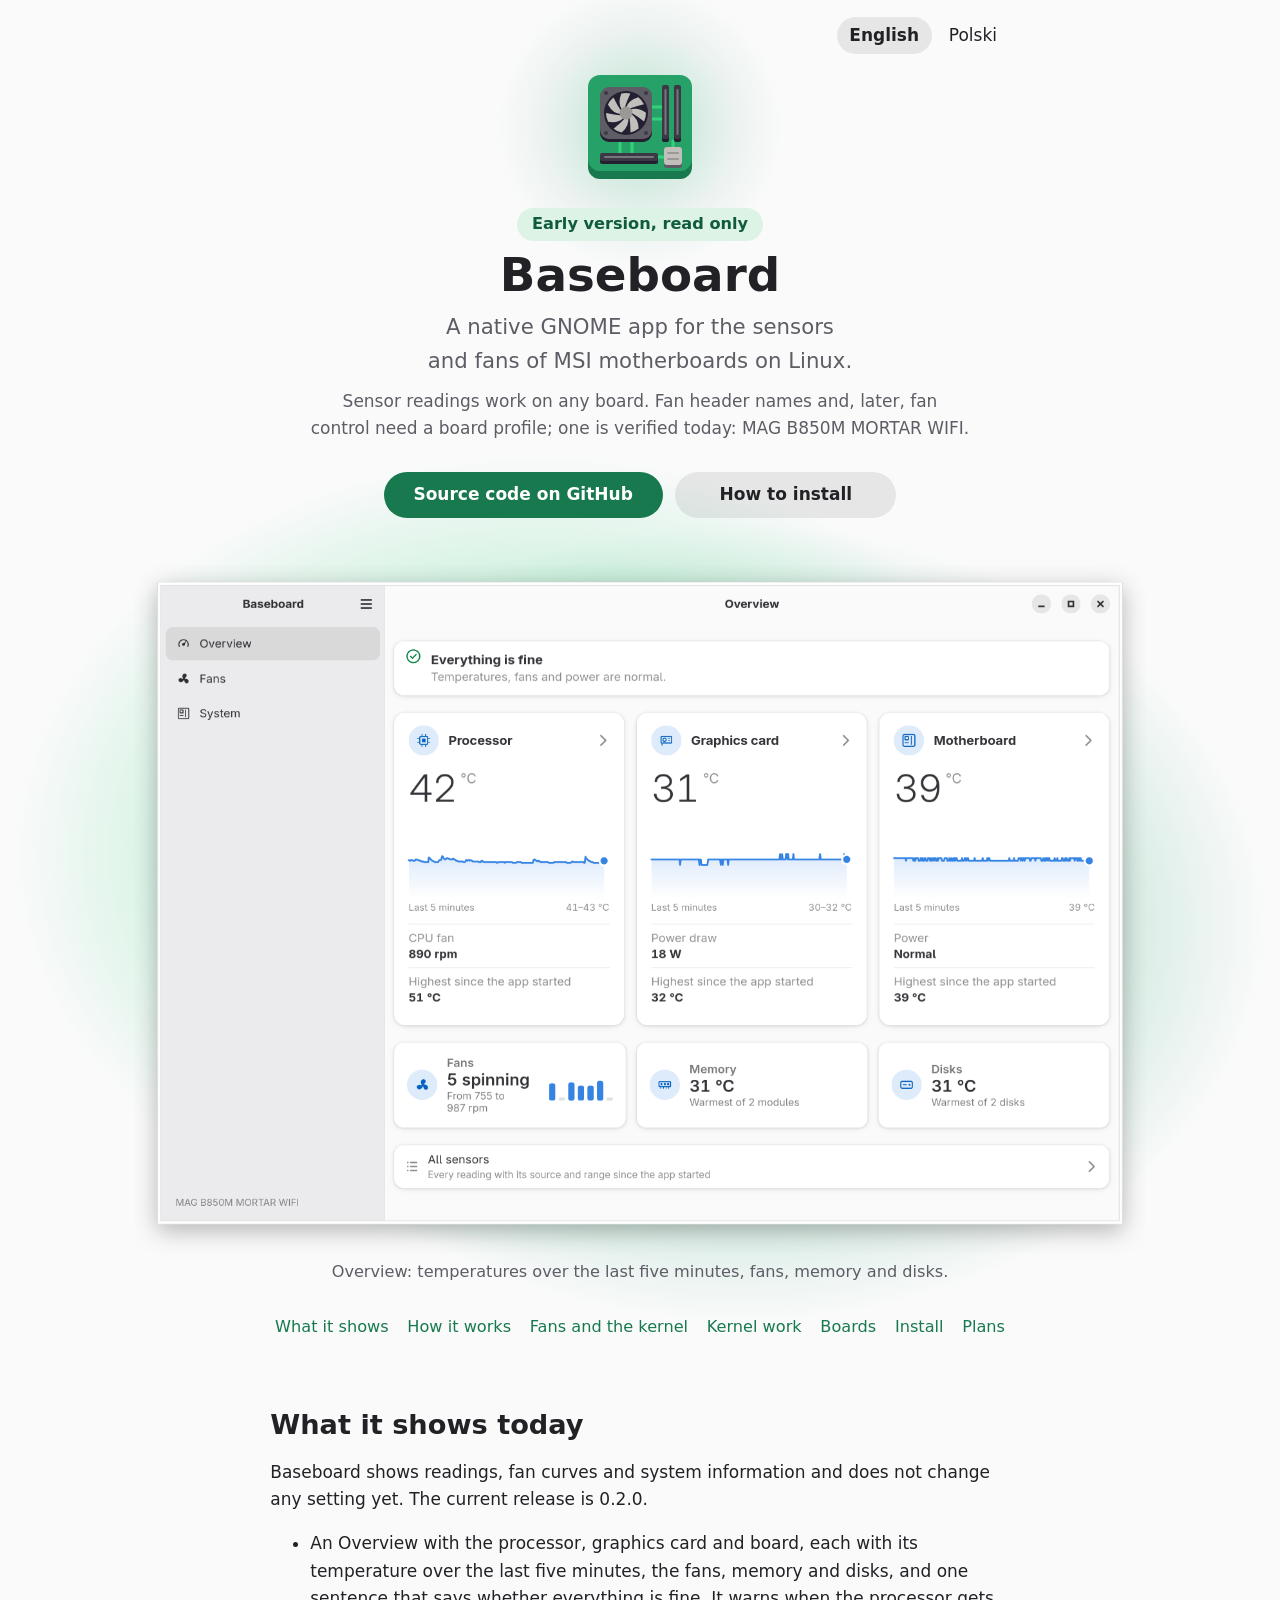
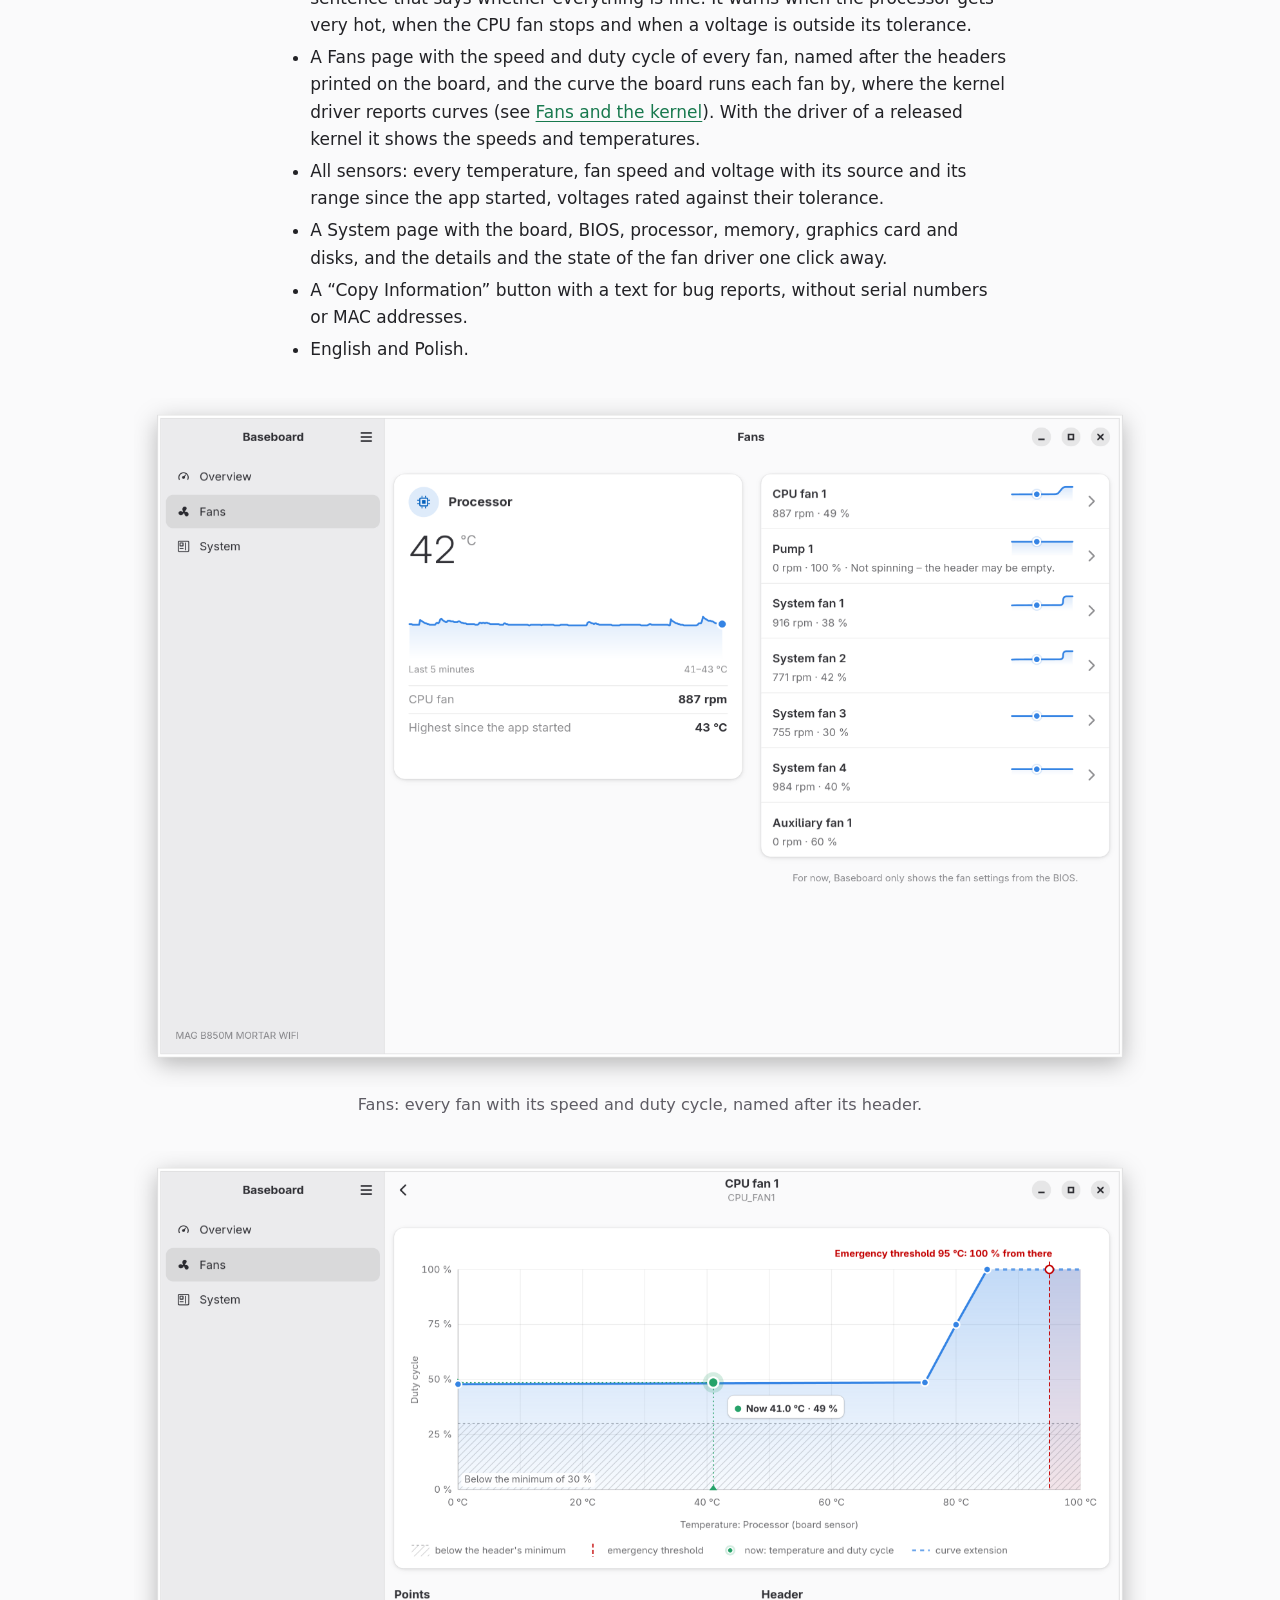
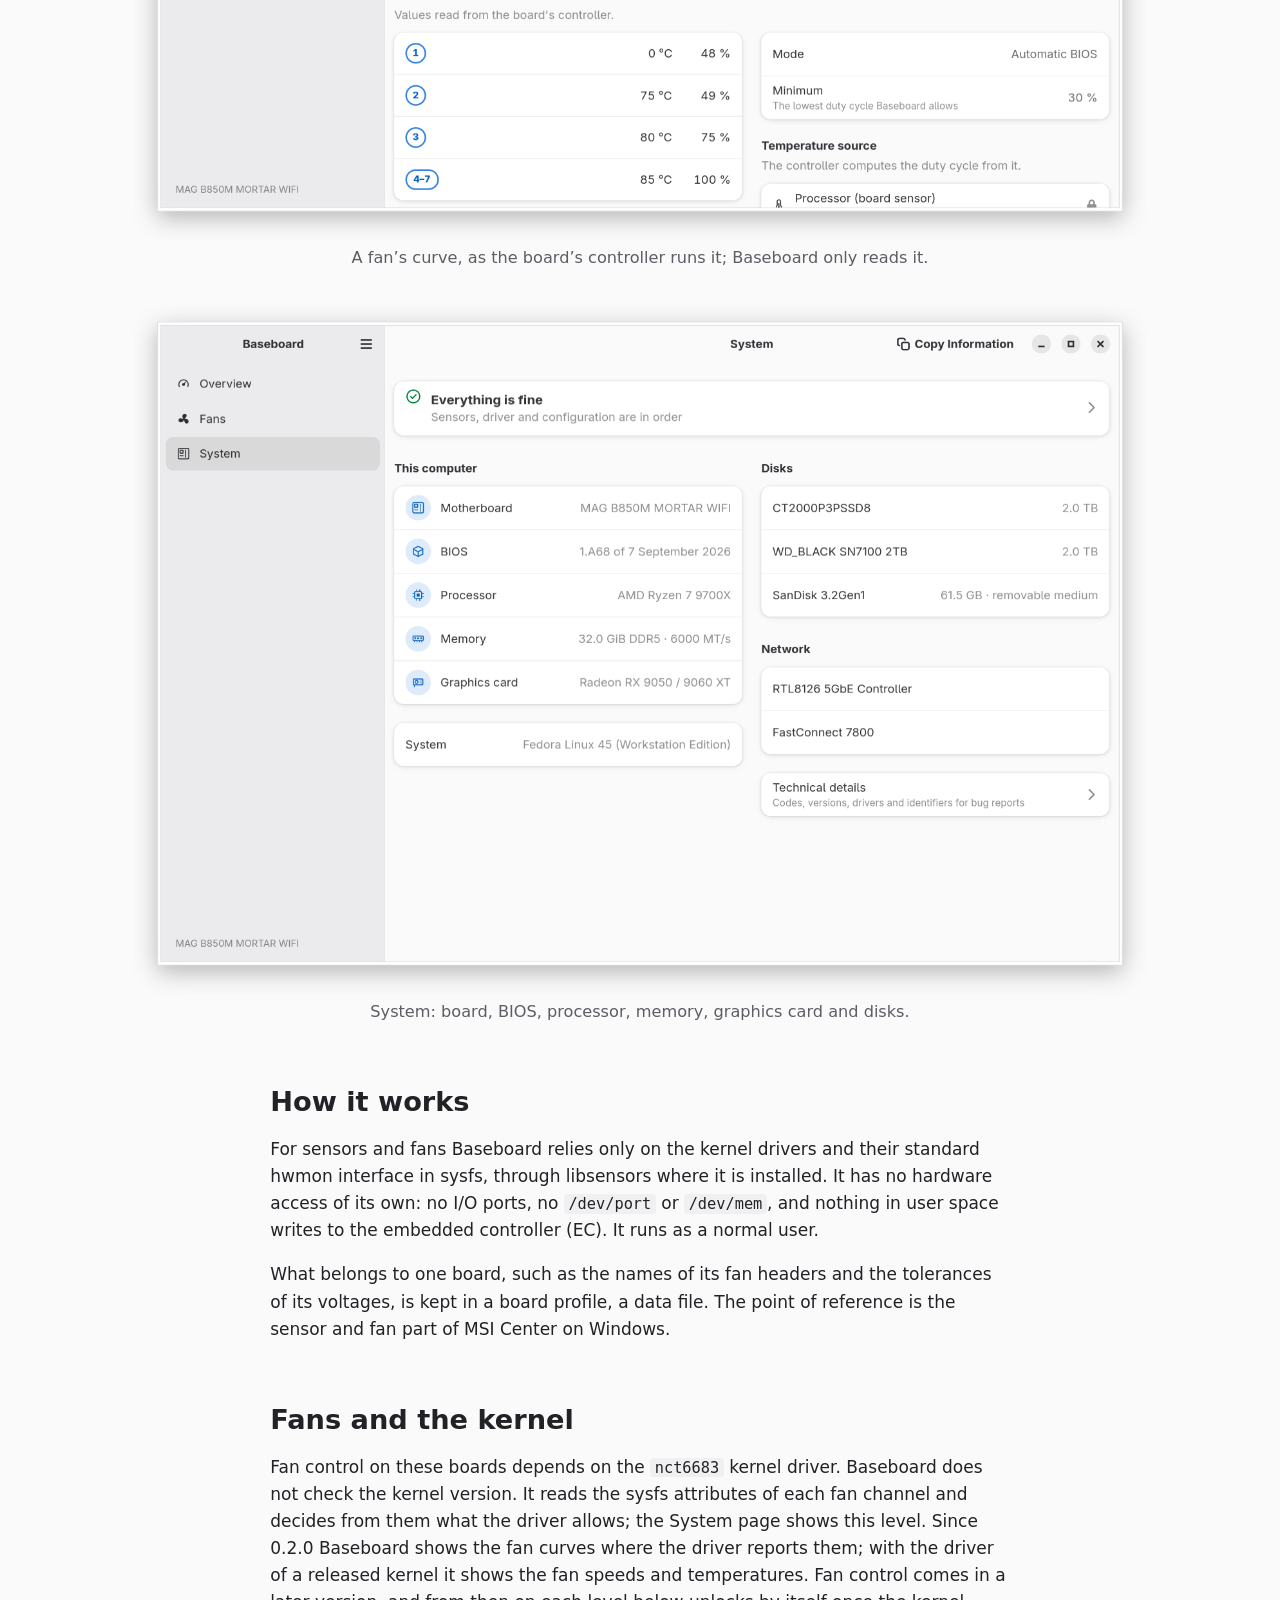
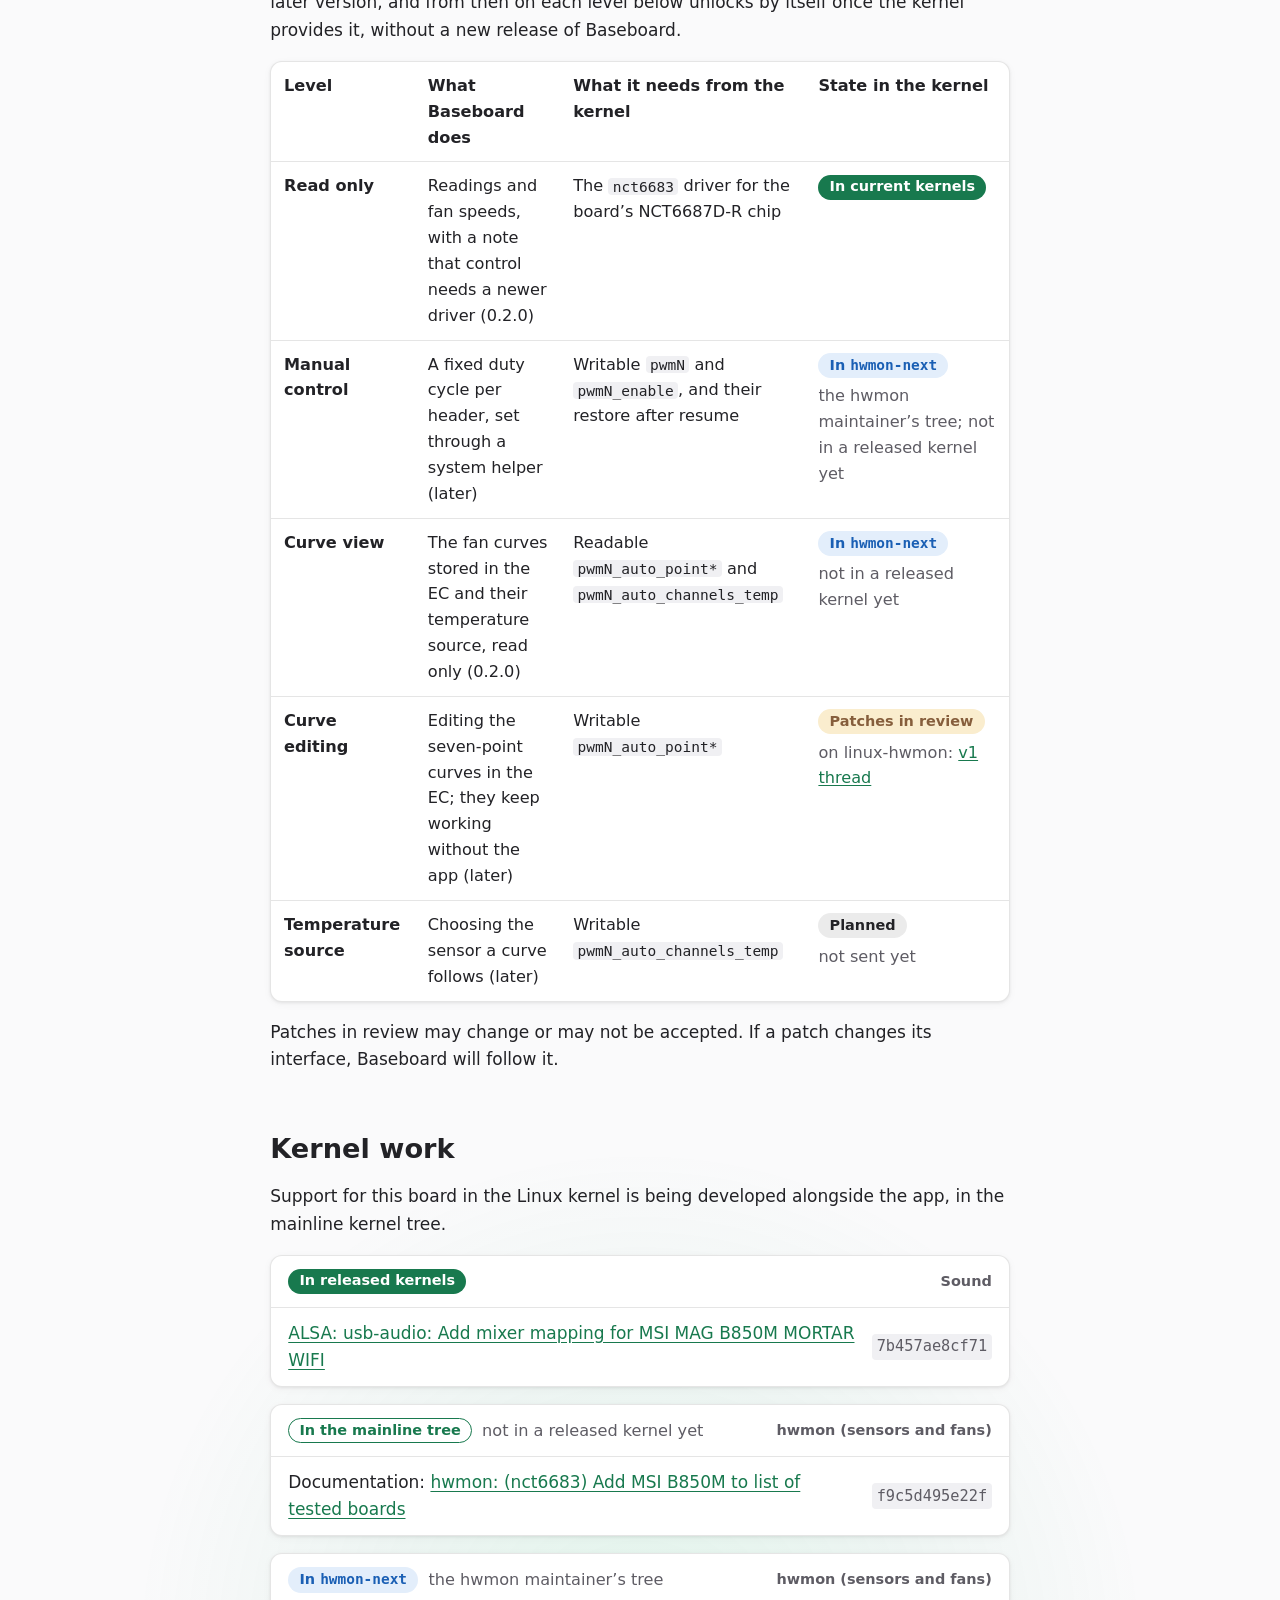
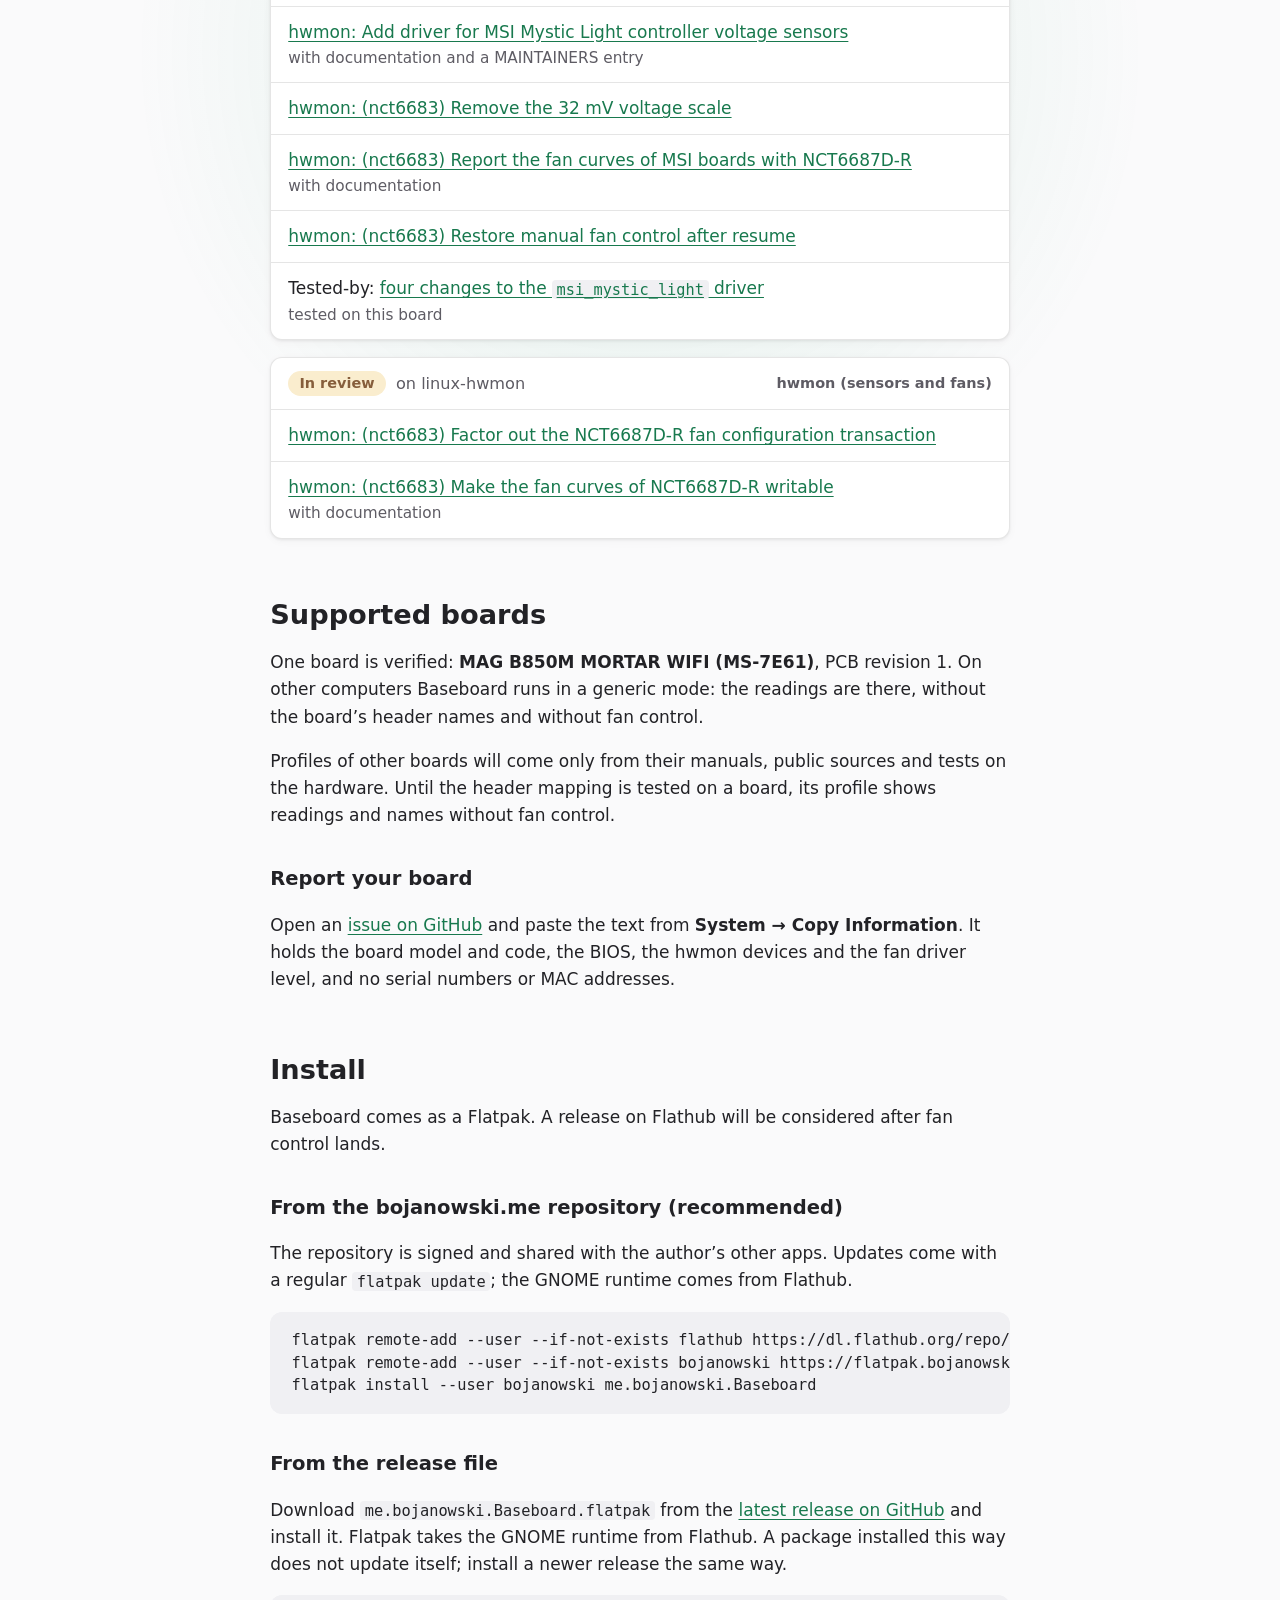
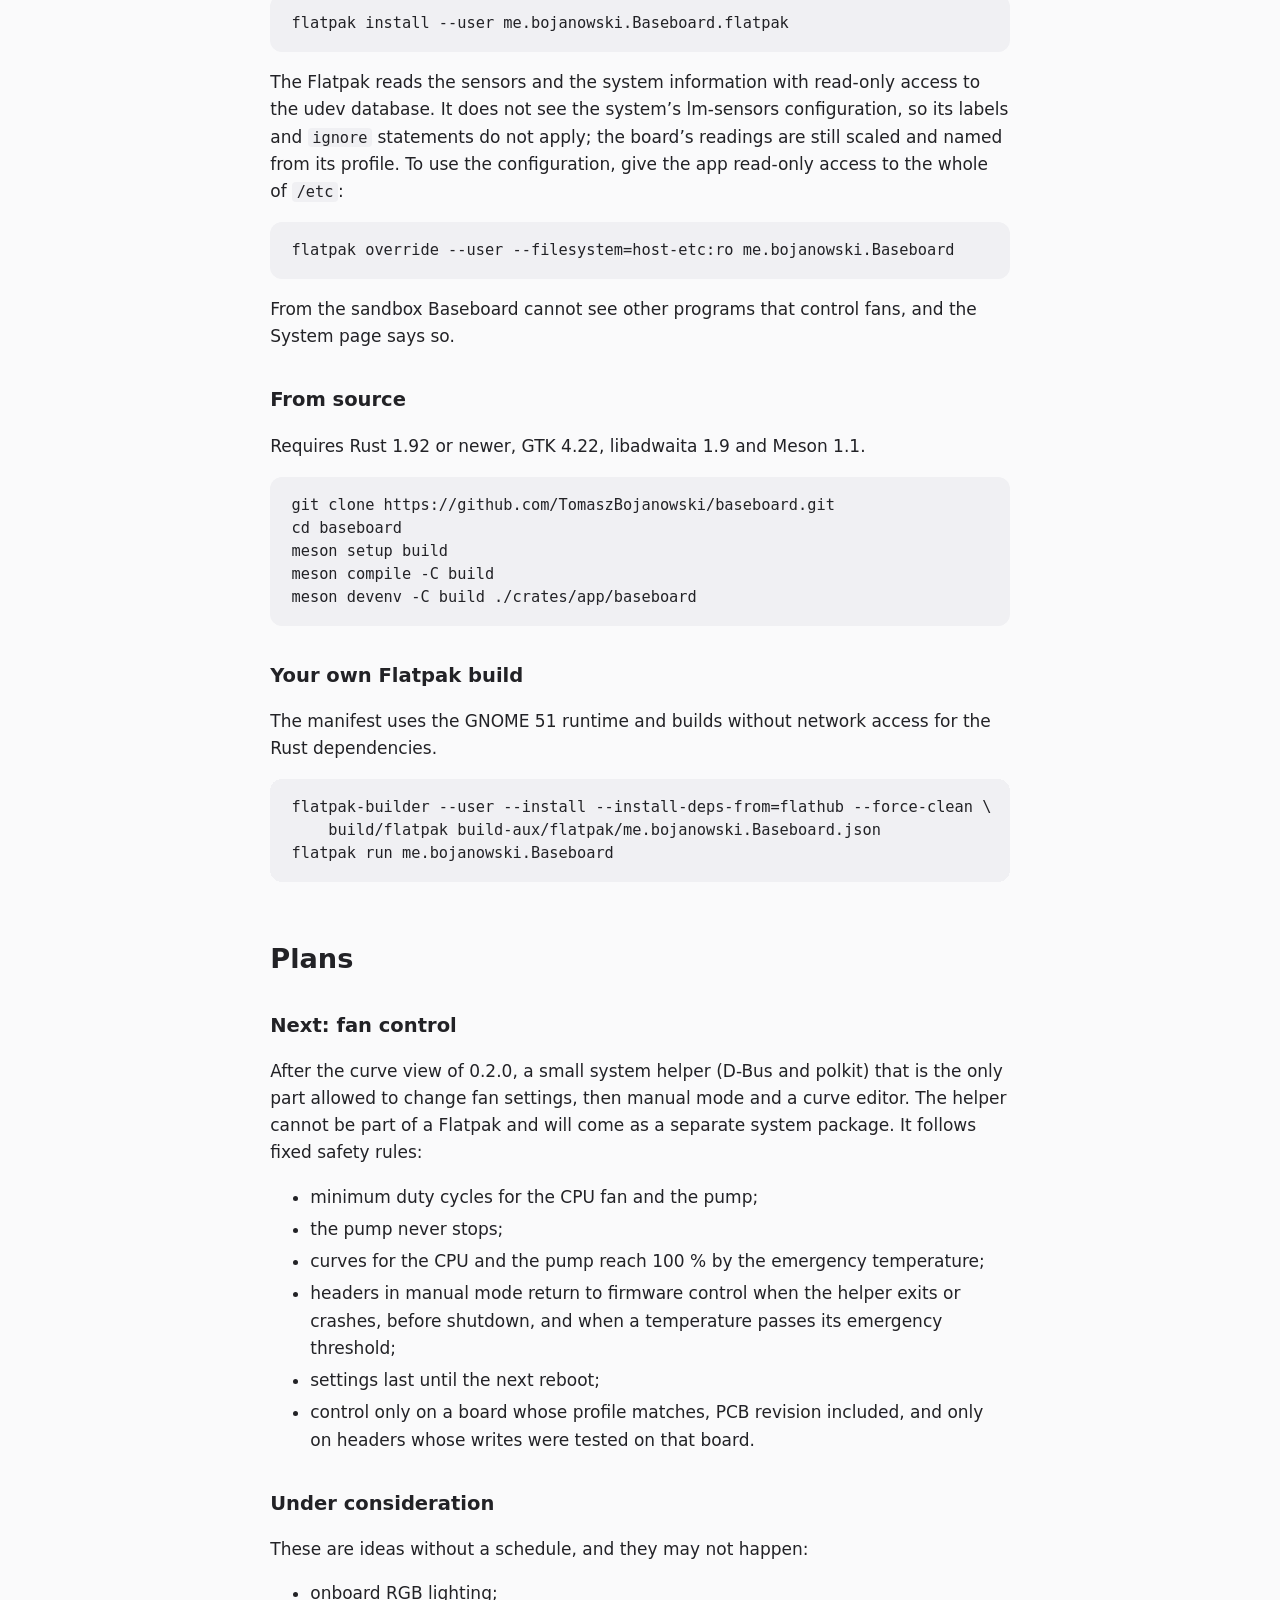
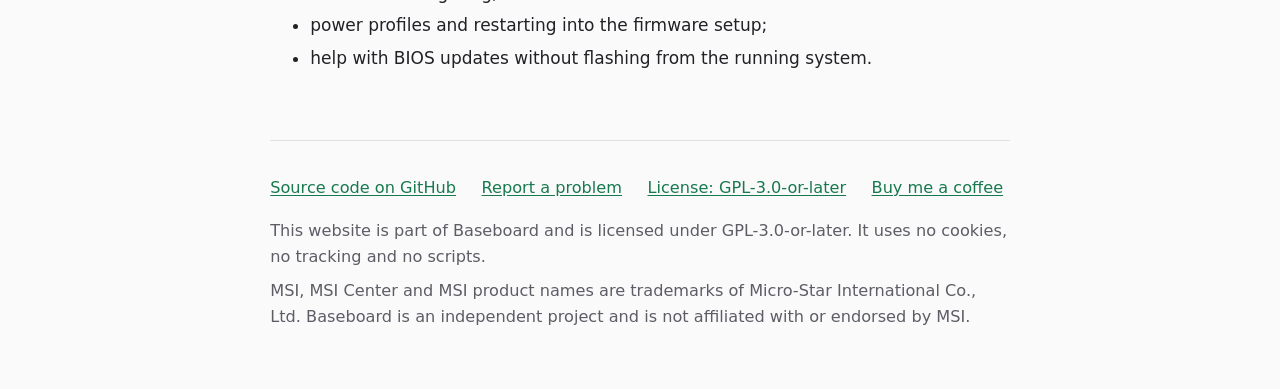
==== website/index.html @ 975456ac "Add the screenshots of 0.2.0 and describe 0.2.0 on the website The screenshots of 0.2.0 (D70) are of" ====
<!DOCTYPE html>
<!-- SPDX-License-Identifier: GPL-3.0-or-later -->
<html lang="en">
<head>
<meta charset="utf-8">
<meta name="viewport" content="width=device-width, initial-scale=1">
<title>Baseboard: sensors and fans of MSI motherboards on Linux</title>
<meta name="description" content="A native GNOME app for the sensors and fans of MSI motherboards on Linux. Early version, read only.">
<meta property="og:type" content="website">
<meta property="og:url" content="https://baseboard.bojanowski.me/">
<meta property="og:title" content="Baseboard: sensors and fans of MSI motherboards on Linux">
<meta property="og:description" content="A native GNOME app for the sensors and fans of MSI motherboards on Linux. Early version, read only.">
<meta property="og:image" content="https://baseboard.bojanowski.me/screenshots/0.2.0/overview-en.png">
<meta property="og:image:width" content="1572">
<meta property="og:image:height" content="1072">
<meta property="og:image:alt" content="The Overview page: “Everything is fine” on top; cards for the processor, graphics card and motherboard, each with its temperature, a line of the last five minutes and the highest value since the app started; tiles for the fans, memory and disks.">
<meta property="og:locale" content="en_US">
<meta property="og:locale:alternate" content="pl_PL">
<meta name="color-scheme" content="light dark">
<meta name="theme-color" content="#fafafb" media="(prefers-color-scheme: light)">
<meta name="theme-color" content="#222226" media="(prefers-color-scheme: dark)">
<link rel="canonical" href="https://baseboard.bojanowski.me/">
<link rel="alternate" hreflang="en" href="https://baseboard.bojanowski.me/">
<link rel="alternate" hreflang="pl" href="https://baseboard.bojanowski.me/pl/">
<link rel="alternate" hreflang="x-default" href="https://baseboard.bojanowski.me/">
<link rel="icon" href="icon.svg" type="image/svg+xml">
<link rel="stylesheet" href="style.css">
</head>
<body>
<a class="skip" href="#main">Skip to content</a>

<header class="hero">
<div class="wrap">
<div class="top">
<nav class="lang" aria-label="Language">
<a href="./" hreflang="en" lang="en" aria-current="page">English</a>
<a href="pl/" hreflang="pl" lang="pl">Polski</a>
</nav>
</div>
<div class="intro">
<div class="icon"><img src="icon.svg" alt="" width="128" height="128"></div>
<p class="badge">Early version, read only</p>
<h1>Baseboard</h1>
<p class="lead">A native GNOME app for the sensors and fans of MSI motherboards on Linux.</p>
<p class="lead-note">Sensor readings work on any board. Fan header names and, later, fan control need a board profile; one is verified today: MAG B850M MORTAR WIFI.</p>
<div class="actions">
<a class="button primary" href="https://github.com/TomaszBojanowski/baseboard">Source code on GitHub</a>
<a class="button" href="#install">How to install</a>
</div>
</div>
</div>

<figure class="shot">
<picture>
<source srcset="screenshots/0.2.0/overview-dark-en.png" media="(prefers-color-scheme: dark)">
<img src="screenshots/0.2.0/overview-en.png" width="1572" height="1072" alt="The Overview page: “Everything is fine” on top; cards for the processor, graphics card and motherboard, each with its temperature, a line of the last five minutes and the highest value since the app started; tiles for the fans, memory and disks; and a row that opens all sensors.">
</picture>
<figcaption>Overview: temperatures over the last five minutes, fans, memory and disks.</figcaption>
</figure>

<div class="wrap">
<nav class="toc" aria-label="Contents">
<ul>
<li><a href="#today">What it shows</a></li>
<li><a href="#how">How it works</a></li>
<li><a href="#kernel">Fans and the kernel</a></li>
<li><a href="#kernel-work">Kernel work</a></li>
<li><a href="#boards">Boards</a></li>
<li><a href="#install">Install</a></li>
<li><a href="#plans">Plans</a></li>
</ul>
</nav>
</div>
</header>

<div class="wrap">
<main id="main">
<section id="today" aria-labelledby="today-title">
<h2 id="today-title">What it shows today</h2>
<p>Baseboard shows readings, fan curves and system information and does not change any setting yet. The current release is 0.2.0.</p>
<ul>
<li>An Overview with the processor, graphics card and board, each with its temperature over the last five minutes, the fans, memory and disks, and one sentence that says whether everything is fine. It warns when the processor gets very hot, when the CPU fan stops and when a voltage is outside its tolerance.</li>
<li>A Fans page with the speed and duty cycle of every fan, named after the headers printed on the board, and the curve the board runs each fan by, where the kernel driver reports curves (see <a href="#kernel">Fans and the kernel</a>). With the driver of a released kernel it shows the speeds and temperatures.</li>
<li>All sensors: every temperature, fan speed and voltage with its source and its range since the app started, voltages rated against their tolerance.</li>
<li>A System page with the board, BIOS, processor, memory, graphics card and disks, and the details and the state of the fan driver one click away.</li>
<li>A “Copy Information” button with a text for bug reports, without serial numbers or MAC addresses.</li>
<li>English and Polish.</li>
</ul>

<figure class="wide">
<picture>
<source srcset="screenshots/0.2.0/fans-dark-en.png" media="(prefers-color-scheme: dark)">
<img src="screenshots/0.2.0/fans-en.png" width="1572" height="1072" loading="lazy" alt="The Fans page: the processor card with its temperature and the CPU fan speed, and a list of the fans named after their headers, with their speed and duty cycle and a small curve where the driver reports one.">
</picture>
<figcaption>Fans: every fan with its speed and duty cycle, named after its header.</figcaption>
</figure>

<figure class="wide">
<picture>
<source srcset="screenshots/0.2.0/fan-curve-dark-en.png" media="(prefers-color-scheme: dark)">
<img src="screenshots/0.2.0/fan-curve-en.png" width="1572" height="1072" loading="lazy" alt="The curve of the CPU fan: duty cycle against the processor temperature measured by the board, with the point the fan runs at now, the emergency threshold, and the curve points read from the board’s controller.">
</picture>
<figcaption>A fan’s curve, as the board’s controller runs it; Baseboard only reads it.</figcaption>
</figure>

<figure class="wide">
<picture>
<source srcset="screenshots/0.2.0/system-dark-en.png" media="(prefers-color-scheme: dark)">
<img src="screenshots/0.2.0/system-en.png" width="1572" height="1072" loading="lazy" alt="The System page: “Everything is fine” on top; the motherboard, BIOS with its date, processor, memory and graphics card; the disks and network cards; the operating system; and a row that opens the technical details.">
</picture>
<figcaption>System: board, BIOS, processor, memory, graphics card and disks.</figcaption>
</figure>
</section>

<section id="how" aria-labelledby="how-title">
<h2 id="how-title">How it works</h2>
<p>For sensors and fans Baseboard relies only on the kernel drivers and their standard hwmon interface in sysfs, through libsensors where it is installed. It has no hardware access of its own: no I/O ports, no <code>/dev/port</code> or <code>/dev/mem</code>, and nothing in user space writes to the embedded controller (EC). It runs as a normal user.</p>
<p>What belongs to one board, such as the names of its fan headers and the tolerances of its voltages, is kept in a board profile, a data file. The point of reference is the sensor and fan part of MSI Center on Windows.</p>
</section>

<section id="kernel" aria-labelledby="kernel-title">
<h2 id="kernel-title">Fans and the kernel</h2>
<p>Fan control on these boards depends on the <code>nct6683</code> kernel driver. Baseboard does not check the kernel version. It reads the sysfs attributes of each fan channel and decides from them what the driver allows; the System page shows this level. Since 0.2.0 Baseboard shows the fan curves where the driver reports them; with the driver of a released kernel it shows the fan speeds and temperatures. Fan control comes in a later version, and from then on each level below unlocks by itself once the kernel provides it, without a new release of Baseboard.</p>
<div class="table">
<table>
<thead>
<tr><th scope="col">Level</th><th scope="col">What Baseboard does</th><th scope="col">What it needs from the kernel</th><th scope="col">State in the kernel</th></tr>
</thead>
<tbody>
<tr><th scope="row">Read only</th><td data-label="What Baseboard does">Readings and fan speeds, with a note that control needs a newer driver (0.2.0)</td><td data-label="What it needs from the kernel">The <code>nct6683</code> driver for the board’s NCT6687D-R chip</td><td data-label="State in the kernel"><span class="pill pill-released">In current kernels</span></td></tr>
<tr><th scope="row">Manual control</th><td data-label="What Baseboard does">A fixed duty cycle per header, set through a system helper (later)</td><td data-label="What it needs from the kernel">Writable <code>pwmN</code> and <code>pwmN_enable</code>, and their restore after resume</td><td data-label="State in the kernel"><span class="pill pill-next">In <code>hwmon-next</code></span><span class="vh">,</span> <span class="state-note">the hwmon maintainer’s tree; not in a released kernel yet</span></td></tr>
<tr><th scope="row">Curve view</th><td data-label="What Baseboard does">The fan curves stored in the EC and their temperature source, read only (0.2.0)</td><td data-label="What it needs from the kernel">Readable <code>pwmN_auto_point*</code> and <code>pwmN_auto_channels_temp</code></td><td data-label="State in the kernel"><span class="pill pill-next">In <code>hwmon-next</code></span><span class="vh">;</span> <span class="state-note">not in a released kernel yet</span></td></tr>
<tr><th scope="row">Curve editing</th><td data-label="What Baseboard does">Editing the seven-point curves in the EC; they keep working without the app (later)</td><td data-label="What it needs from the kernel">Writable <code>pwmN_auto_point*</code></td><td data-label="State in the kernel"><span class="pill pill-review">Patches in review</span> <span class="state-note">on linux-hwmon: <a href="https://lore.kernel.org/linux-hwmon/20261109223442.509238-1-tomasz@bojanowski.me/">v1 thread</a></span></td></tr>
<tr><th scope="row">Temperature source</th><td data-label="What Baseboard does">Choosing the sensor a curve follows (later)</td><td data-label="What it needs from the kernel">Writable <code>pwmN_auto_channels_temp</code></td><td data-label="State in the kernel"><span class="pill pill-planned">Planned</span><span class="vh">,</span> <span class="state-note">not sent yet</span></td></tr>
</tbody>
</table>
</div>
<p>Patches in review may change or may not be accepted. If a patch changes its interface, Baseboard will follow it.</p>
</section>

<section id="kernel-work" class="work" aria-labelledby="kernel-work-title">
<h2 id="kernel-work-title">Kernel work</h2>
<p>Support for this board in the Linux kernel is being developed alongside the app, in the mainline kernel tree.</p>

<div class="card">
<div class="card-head">
<h3><span class="pill pill-released">In released kernels</span></h3>
<p class="subsys">Sound</p>
</div>
<ul class="rows">
<li><span class="row-text"><a href="https://git.kernel.org/pub/scm/linux/kernel/git/torvalds/linux.git/commit/?id=7b457ae8cf711831f19d20963f5ed2fdf4842d3a">ALSA: usb-audio: Add mixer mapping for MSI MAG B850M MORTAR WIFI</a></span><code class="hash">7b457ae8cf71</code></li>
</ul>
</div>

<div class="card">
<div class="card-head">
<h3><span class="pill pill-mainline">In the mainline tree</span><span class="vh">,</span> <span class="head-note">not in a released kernel yet</span></h3>
<p class="subsys">hwmon (sensors and fans)</p>
</div>
<ul class="rows">
<li><span class="row-text">Documentation: <a href="https://git.kernel.org/pub/scm/linux/kernel/git/torvalds/linux.git/commit/?id=f9c5d495e22f77c0455dacfca627e06219f05881">hwmon: (nct6683) Add MSI B850M to list of tested boards</a></span><code class="hash">f9c5d495e22f</code></li>
</ul>
</div>

<div class="card">
<div class="card-head">
<h3><span class="pill pill-next">In <code>hwmon-next</code></span><span class="vh">,</span> <span class="head-note">the hwmon maintainer’s tree</span></h3>
<p class="subsys">hwmon (sensors and fans)</p>
</div>
<ul class="rows">
<li><span class="row-text"><a href="https://patch.msgid.link/20261107082821.8257-1-tomasz@bojanowski.me">hwmon: Add driver for MSI Mystic Light controller voltage sensors</a><span class="row-note">with documentation and a MAINTAINERS entry</span></span></li>
<li><span class="row-text"><a href="https://patch.msgid.link/20261107150619.297999-1-tomasz@bojanowski.me">hwmon: (nct6683) Remove the 32 mV voltage scale</a></span></li>
<li><span class="row-text"><a href="https://patch.msgid.link/20261109015759.24284-1-tomasz@bojanowski.me">hwmon: (nct6683) Report the fan curves of MSI boards with NCT6687D-R</a><span class="row-note">with documentation</span></span></li>
<li><span class="row-text"><a href="https://patch.msgid.link/20261109163328.61787-1-tomasz@bojanowski.me">hwmon: (nct6683) Restore manual fan control after resume</a></span></li>
<li><span class="row-text">Tested-by: <a href="https://patchwork.kernel.org/series/1205153/">four changes to the <code>msi_mystic_light</code> driver</a><span class="row-note">tested on this board</span></span></li>
</ul>
</div>

<div class="card">
<div class="card-head">
<h3><span class="pill pill-review">In review</span> <span class="head-note">on linux-hwmon</span></h3>
<p class="subsys">hwmon (sensors and fans)</p>
</div>
<ul class="rows">
<li><span class="row-text"><a href="https://lore.kernel.org/linux-hwmon/20261109223442.509238-1-tomasz@bojanowski.me/">hwmon: (nct6683) Factor out the NCT6687D-R fan configuration transaction</a></span></li>
<li><span class="row-text"><a href="https://lore.kernel.org/linux-hwmon/20261109223442.509238-1-tomasz@bojanowski.me/">hwmon: (nct6683) Make the fan curves of NCT6687D-R writable</a><span class="row-note">with documentation</span></span></li>
</ul>
</div>
</section>

<section id="boards" aria-labelledby="boards-title">
<h2 id="boards-title">Supported boards</h2>
<p>One board is verified: <strong>MAG B850M MORTAR WIFI (MS-7E61)</strong>, PCB revision 1. On other computers Baseboard runs in a generic mode: the readings are there, without the board’s header names and without fan control.</p>
<p>Profiles of other boards will come only from their manuals, public sources and tests on the hardware. Until the header mapping is tested on a board, its profile shows readings and names without fan control.</p>
<h3>Report your board</h3>
<p>Open an <a href="https://github.com/TomaszBojanowski/baseboard/issues">issue on GitHub</a> and paste the text from <strong>System → Copy Information</strong>. It holds the board model and code, the BIOS, the hwmon devices and the fan driver level, and no serial numbers or MAC addresses.</p>
</section>

<section id="install" aria-labelledby="install-title">
<h2 id="install-title">Install</h2>
<p>Baseboard comes as a Flatpak. A release on Flathub will be considered after fan control lands.</p>
<h3>From the bojanowski.me repository (recommended)</h3>
<p>The repository is signed and shared with the author’s other apps. Updates come with a regular <code>flatpak update</code>; the GNOME runtime comes from Flathub.</p>
<pre><code>flatpak remote-add --user --if-not-exists flathub https://dl.flathub.org/repo/flathub.flatpakrepo
flatpak remote-add --user --if-not-exists bojanowski https://flatpak.bojanowski.me/bojanowski.flatpakrepo
flatpak install --user bojanowski me.bojanowski.Baseboard</code></pre>
<h3>From the release file</h3>
<p>Download <code>me.bojanowski.Baseboard.flatpak</code> from the <a href="https://github.com/TomaszBojanowski/baseboard/releases/latest">latest release on GitHub</a> and install it. Flatpak takes the GNOME runtime from Flathub. A package installed this way does not update itself; install a newer release the same way.</p>
<pre><code>flatpak install --user me.bojanowski.Baseboard.flatpak</code></pre>
<p>The Flatpak reads the sensors and the system information with read-only access to the udev database. It does not see the system’s lm-sensors configuration, so its labels and <code>ignore</code> statements do not apply; the board’s readings are still scaled and named from its profile. To use the configuration, give the app read-only access to the whole of <code>/etc</code>:</p>
<pre><code>flatpak override --user --filesystem=host-etc:ro me.bojanowski.Baseboard</code></pre>
<p>From the sandbox Baseboard cannot see other programs that control fans, and the System page says so.</p>
<h3>From source</h3>
<p>Requires Rust 1.92 or newer, GTK 4.22, libadwaita 1.9 and Meson 1.1.</p>
<pre><code>git clone https://github.com/TomaszBojanowski/baseboard.git
cd baseboard
meson setup build
meson compile -C build
meson devenv -C build ./crates/app/baseboard</code></pre>
<h3>Your own Flatpak build</h3>
<p>The manifest uses the GNOME 51 runtime and builds without network access for the Rust dependencies.</p>
<pre><code>flatpak-builder --user --install --install-deps-from=flathub --force-clean \
    build/flatpak build-aux/flatpak/me.bojanowski.Baseboard.json
flatpak run me.bojanowski.Baseboard</code></pre>
</section>

<section id="plans" aria-labelledby="plans-title">
<h2 id="plans-title">Plans</h2>
<h3>Next: fan control</h3>
<p>After the curve view of 0.2.0, a small system helper (D-Bus and polkit) that is the only part allowed to change fan settings, then manual mode and a curve editor. The helper cannot be part of a Flatpak and will come as a separate system package. It follows fixed safety rules:</p>
<ul>
<li>minimum duty cycles for the CPU fan and the pump;</li>
<li>the pump never stops;</li>
<li>curves for the CPU and the pump reach 100 % by the emergency temperature;</li>
<li>headers in manual mode return to firmware control when the helper exits or crashes, before shutdown, and when a temperature passes its emergency threshold;</li>
<li>settings last until the next reboot;</li>
<li>control only on a board whose profile matches, PCB revision included, and only on headers whose writes were tested on that board.</li>
</ul>
<h3>Under consideration</h3>
<p>These are ideas without a schedule, and they may not happen:</p>
<ul>
<li>onboard RGB lighting;</li>
<li>power profiles and restarting into the firmware setup;</li>
<li>help with BIOS updates without flashing from the running system.</li>
</ul>
</section>
</main>

<footer>
<ul>
<li><a href="https://github.com/TomaszBojanowski/baseboard">Source code on GitHub</a></li>
<li><a href="https://github.com/TomaszBojanowski/baseboard/issues">Report a problem</a></li>
<li><a href="https://github.com/TomaszBojanowski/baseboard/blob/main/LICENSE">License: GPL-3.0-or-later</a></li>
<li><a href="https://buymeacoffee.com/sojer2005">Buy me a coffee</a></li>
</ul>
<p>This website is part of Baseboard and is licensed under GPL-3.0-or-later. It uses no cookies, no tracking and no scripts.</p>
<p>MSI, MSI Center and MSI product names are trademarks of Micro-Star International Co., Ltd. Baseboard is an independent project and is not affiliated with or endorsed by MSI.</p>
</footer>
</div>
</body>
</html>
---- website/style.css ----
/* SPDX-License-Identifier: GPL-3.0-or-later */
/* Baseboard website: one column, GNOME colours, light and dark from the
   system setting, no web fonts and no scripts. */

:root {
    color-scheme: light dark;
    --bg: #fafafb;
    --card: #ffffff;
    --border: rgb(0 0 6 / 0.1);
    --text: #222226;
    --muted: #5e5c64;
    --accent: #18794e;
    --accent-bg: #18794e;
    --accent-bg-hover: #146b45;
    --button: rgb(0 0 6 / 0.08);
    --button-hover: rgb(0 0 6 / 0.14);
    --badge-bg: #dcf3e5;
    --badge-fg: #105c3a;
    --code: #f0f0f3;
    /* Cards and boxed lists, as in libadwaita. */
    --shadow: 0 1px 3px rgb(0 0 6 / 0.07), 0 2px 8px rgb(0 0 6 / 0.04);
    /* State pills: GNOME Blue 3 at 14 % on the card with Blue 5, and
       Yellow 5 at 20 % on the card with Brown 4. */
    --pill-blue-bg: #e3eefb;
    --pill-blue-fg: #1a5fb4;
    --pill-amber-bg: #faedce;
    --pill-amber-fg: #865e3c;
    /* Strength of the green glow behind the icon and the screenshot. */
    --glow: 0.3;
    font-family: "Adwaita Sans", Cantarell, system-ui, -apple-system, "Segoe UI", sans-serif;
    font-size: 106.25%;
    line-height: 1.6;
}

@media (prefers-color-scheme: dark) {
    :root {
        --bg: #222226;
        --card: #2e2e33;
        --border: rgb(255 255 255 / 0.12);
        --text: #ffffff;
        --muted: #c0bfbc;
        --accent: #57e389;
        --accent-bg: #18794e;
        --accent-bg-hover: #1b8253;
        --button: rgb(255 255 255 / 0.1);
        --button-hover: rgb(255 255 255 / 0.15);
        --badge-bg: #1e3a2b;
        --badge-fg: #8ff0a4;
        --code: #2a2a2f;
        --shadow: 0 1px 3px rgb(0 0 6 / 0.35);
        /* Blue 3 at 25 % with Blue 1, Yellow 5 at 20 % with Yellow 4. */
        --pill-blue-bg: #30445f;
        --pill-blue-fg: #99c1f1;
        --pill-amber-bg: #53462b;
        --pill-amber-fg: #f5c211;
        --glow: 0.55;
    }
}

@media (prefers-reduced-motion: no-preference) {
    html {
        scroll-behavior: smooth;
    }

    .button {
        transition: background-color 150ms ease-out;
    }
}

* {
    box-sizing: border-box;
}

body {
    margin: 0;
    background: var(--bg);
    color: var(--text);
}

a {
    color: var(--accent);
    text-underline-offset: 0.15em;
}

a:hover {
    text-decoration-thickness: 2px;
}

:focus-visible {
    outline: 3px solid var(--accent);
    outline-offset: 2px;
    border-radius: 4px;
}

.skip {
    position: absolute;
    left: 1rem;
    top: -4rem;
    z-index: 1;
    padding: 0.5rem 1rem;
    background: var(--card);
    border-radius: 8px;
}

.skip:focus {
    top: 1rem;
}

.wrap {
    max-width: 46rem;
    margin: 0 auto;
    padding: 0 1.25rem;
}

/* Top of the page */

.hero {
    /* The glow may reach past the sides of the screen; clip it there
       without making the page scroll sideways. The glow sits below all
       content of this stacking context, including the badge and buttons. */
    overflow-x: clip;
    isolation: isolate;
    padding-bottom: 0.5rem;
}

.top {
    display: flex;
    justify-content: flex-end;
    padding-top: 1rem;
}

.lang {
    display: flex;
    gap: 0.25rem;
}

.lang a {
    padding: 0.3rem 0.75rem;
    border-radius: 999px;
    text-decoration: none;
    color: var(--text);
}

.lang a:hover {
    background: var(--button);
}

.lang a[aria-current="page"] {
    background: var(--button);
    font-weight: 600;
}

.intro {
    text-align: center;
    padding-top: 0.5rem;
}

.icon {
    position: relative;
    width: 128px;
    margin: 0 auto;
}

.icon img {
    display: block;
    width: 128px;
    height: 128px;
}

/* Soft glow in the greens of the icon, fading into the page. */
.icon::before {
    content: "";
    position: absolute;
    inset: -80px;
    z-index: -1;
    background: radial-gradient(closest-side,
        rgb(51 209 122 / var(--glow)) 0%,
        rgb(38 162 105 / calc(var(--glow) * 0.55)) 40%,
        rgb(24 121 78 / calc(var(--glow) * 0.18)) 70%,
        rgb(24 121 78 / 0) 100%);
    pointer-events: none;
}

.badge {
    display: inline-block;
    margin: 1rem 0 0;
    padding: 0.2rem 0.9rem;
    border-radius: 999px;
    background: var(--badge-bg);
    color: var(--badge-fg);
    font-size: 0.95rem;
    font-weight: 700;
}

h1 {
    font-size: 2.75rem;
    line-height: 1.15;
    margin: 0.5rem 0 0.4rem;
}

.lead {
    font-size: 1.25rem;
    color: var(--muted);
    margin: 0 auto;
    max-width: 44rem;
    text-wrap: balance;
}

/* Under the lead: which boards the app knows. */
.lead-note {
    color: var(--muted);
    margin: 0.6rem auto 0;
    max-width: 40rem;
    text-wrap: balance;
}

.actions {
    display: flex;
    flex-wrap: wrap;
    justify-content: center;
    gap: 0.75rem;
    margin-top: 1.75rem;
}

/* Pill buttons as in libadwaita; the main one in the accent colour. */
.button {
    display: inline-block;
    min-width: 13rem;
    padding: 0.65rem 1.75rem;
    border-radius: 999px;
    background: var(--button);
    color: var(--text);
    font-weight: 700;
    line-height: 1.4;
    text-align: center;
    text-decoration: none;
}

.button:hover {
    background: var(--button-hover);
}

.button.primary {
    background: var(--accent-bg);
    color: #ffffff;
}

.button.primary:hover {
    background: var(--accent-bg-hover);
}

.button:focus-visible {
    border-radius: 999px;
}

/* The large screenshot under the buttons, wider than the text column and
   as wide as the System screenshot further down. */
.shot {
    max-width: calc(59.5rem + 2.5rem);
    margin: 2.75rem auto 0;
    padding: 0 1.25rem;
}

.shot picture {
    position: relative;
    display: block;
}

/* Two glows that fit inside their box and fade out before its edges:
   the lighter green of the icon at the top left, the darker at the
   bottom right. */
.shot picture::before {
    content: "";
    position: absolute;
    inset: -16% -12% -10%;
    z-index: -1;
    background:
        radial-gradient(closest-side at 42% 46%,
            rgb(51 209 122 / var(--glow)) 0%,
            rgb(51 209 122 / var(--glow)) 55%,
            rgb(51 209 122 / calc(var(--glow) * 0.45)) 78%,
            rgb(51 209 122 / 0) 100%),
        radial-gradient(closest-side at 58% 54%,
            rgb(38 162 105 / var(--glow)) 0%,
            rgb(38 162 105 / var(--glow)) 55%,
            rgb(38 162 105 / calc(var(--glow) * 0.45)) 78%,
            rgb(38 162 105 / 0) 100%);
    pointer-events: none;
}

.toc ul {
    list-style: none;
    display: flex;
    flex-wrap: wrap;
    justify-content: center;
    gap: 0.2rem 1.1rem;
    padding: 0;
    margin: 1.75rem 0 0;
    font-size: 0.95rem;
}

.toc a {
    text-decoration: none;
}

.toc a:hover {
    text-decoration: underline;
}

/* Sections */

h2 {
    font-size: 1.6rem;
    line-height: 1.25;
    margin: 3.5rem 0 1rem;
}

h3 {
    font-size: 1.15rem;
    margin: 2rem 0 0.5rem;
}

/* Text for screen readers only, such as the punctuation between a state
   pill and the words after it. */
.vh {
    position: absolute;
    width: 1px;
    height: 1px;
    overflow: hidden;
    clip-path: inset(50%);
    white-space: nowrap;
}

/* State pills. The text always names the state in full, so the colour
   only repeats it. */
.pill {
    display: inline-block;
    padding: 0.05rem 0.6rem;
    border: 1.5px solid transparent;
    border-radius: 999px;
    font-size: 0.85rem;
    font-weight: 700;
    line-height: 1.5;
    white-space: nowrap;
}

.pill code {
    padding: 0;
    background: none;
    color: inherit;
    font-size: 1em;
}

.pill-released {
    background: var(--accent-bg);
    color: #ffffff;
}

.pill-mainline {
    border-color: var(--accent);
    color: var(--accent);
}

.pill-next {
    background: var(--pill-blue-bg);
    color: var(--pill-blue-fg);
}

.pill-review {
    background: var(--pill-amber-bg);
    color: var(--pill-amber-fg);
}

.pill-planned {
    background: var(--button);
    color: var(--text);
}

.state-note {
    display: block;
    margin-top: 0.3rem;
    color: var(--muted);
}

/* Kernel work: a faint glow behind the section, well under half of the one
   at the top of the page, and one card (boxed list) per state. */
.work {
    position: relative;
    isolation: isolate;
}

.work::before {
    content: "";
    position: absolute;
    inset: 1rem 0 -1rem;
    z-index: -1;
    background: radial-gradient(closest-side,
        rgb(51 209 122 / calc(var(--glow) * 0.4)) 0%,
        rgb(38 162 105 / calc(var(--glow) * 0.2)) 55%,
        rgb(24 121 78 / 0) 100%);
    pointer-events: none;
}

@media (min-width: 64rem) {
    .work::before {
        inset: 1rem -8rem -1rem;
    }
}

.card {
    margin: 1rem 0;
}

.card-head {
    display: flex;
    flex-wrap: wrap;
    align-items: center;
    justify-content: space-between;
    gap: 0.4rem 1rem;
    padding: 0.75rem 1rem;
    border-bottom: 1px solid var(--border);
}

.card-head h3 {
    display: flex;
    flex-wrap: wrap;
    align-items: center;
    gap: 0.3rem 0.6rem;
    margin: 0;
    font-size: 1rem;
    font-weight: 400;
}

.head-note {
    color: var(--muted);
    font-size: 0.95rem;
}

.subsys {
    margin: 0;
    color: var(--muted);
    font-size: 0.85rem;
    font-weight: 600;
}

.rows {
    list-style: none;
    margin: 0;
    padding: 0;
}

.rows li {
    display: flex;
    align-items: center;
    gap: 0.3rem 1rem;
    margin: 0;
    padding: 0.7rem 1rem;
}

.rows li + li {
    margin-top: 0;
    border-top: 1px solid var(--border);
}

.row-text {
    flex: 1;
    min-width: 0;
}

.row-note {
    display: block;
    color: var(--muted);
    font-size: 0.9rem;
}

.hash {
    flex: none;
    color: var(--muted);
}

/* On a phone the hash goes under the title. */
@media (max-width: 40rem) {
    .rows li {
        flex-direction: column;
        align-items: flex-start;
    }
}

figure {
    margin: 2rem 0;
}

figure img {
    display: block;
    width: 100%;
    height: auto;
}

figcaption {
    text-align: center;
    color: var(--muted);
    font-size: 0.95rem;
    margin-top: 0.25rem;
}

@media (min-width: 64rem) {
    figure.wide {
        margin-left: -8rem;
        margin-right: -8rem;
    }
}

/* The table and the kernel work cards share one look. */
.table,
.card {
    border: 1px solid var(--border);
    border-radius: 12px;
    background: var(--card);
    box-shadow: var(--shadow);
}

.table {
    overflow-x: auto;
}

table {
    border-collapse: collapse;
    width: 100%;
    min-width: 40rem;
    font-size: 0.95rem;
}

th,
td {
    text-align: left;
    vertical-align: top;
    padding: 0.65rem 0.75rem;
    border-bottom: 1px solid var(--border);
}

tbody tr:last-child > * {
    border-bottom: none;
}

thead th {
    font-weight: 600;
}

tbody th {
    font-weight: 600;
}

/* On narrow screens each row becomes a card; the column names come from
   the data-label attribute of each cell. Below 48rem the four columns no
   longer fit without scrolling. */
@media (max-width: 48rem) {
    .table {
        overflow: visible;
        border: none;
        border-radius: 0;
        background: none;
        box-shadow: none;
    }

    table,
    tbody,
    tr,
    th,
    td {
        display: block;
        min-width: 0;
    }

    thead {
        position: absolute;
        width: 1px;
        height: 1px;
        overflow: hidden;
        clip-path: inset(50%);
        white-space: nowrap;
    }

    tbody tr {
        background: var(--card);
        border: 1px solid var(--border);
        border-radius: 12px;
        box-shadow: var(--shadow);
        margin-bottom: 0.75rem;
        padding: 0.4rem 0;
    }

    tbody th,
    td {
        border-bottom: none;
        padding: 0.3rem 1rem;
    }

    tbody th {
        font-size: 1.05rem;
    }

    td::before {
        content: attr(data-label);
        display: block;
        color: var(--muted);
        font-size: 0.85rem;
        font-weight: 600;
    }
}

.table,
pre {
    scrollbar-width: thin;
    scrollbar-color: var(--muted) transparent;
}

code,
pre {
    font-family: "Adwaita Mono", ui-monospace, "DejaVu Sans Mono", monospace;
    font-size: 0.9em;
}

code {
    background: var(--code);
    border-radius: 4px;
    padding: 0.05em 0.3em;
    white-space: nowrap;
}

pre {
    background: var(--code);
    border-radius: 12px;
    padding: 1rem 1.25rem;
    overflow-x: auto;
    line-height: 1.5;
}

pre code {
    background: none;
    padding: 0;
    font-size: 1em;
    white-space: inherit;
}

main li + li {
    margin-top: 0.3rem;
}

footer {
    margin-top: 4rem;
    padding: 2rem 0 3rem;
    border-top: 1px solid var(--border);
    color: var(--muted);
    font-size: 0.95rem;
}

footer ul {
    list-style: none;
    display: flex;
    flex-wrap: wrap;
    gap: 0.25rem 1.5rem;
    padding: 0;
    margin: 0 0 1rem;
}

footer p {
    margin: 0.5rem 0;
}
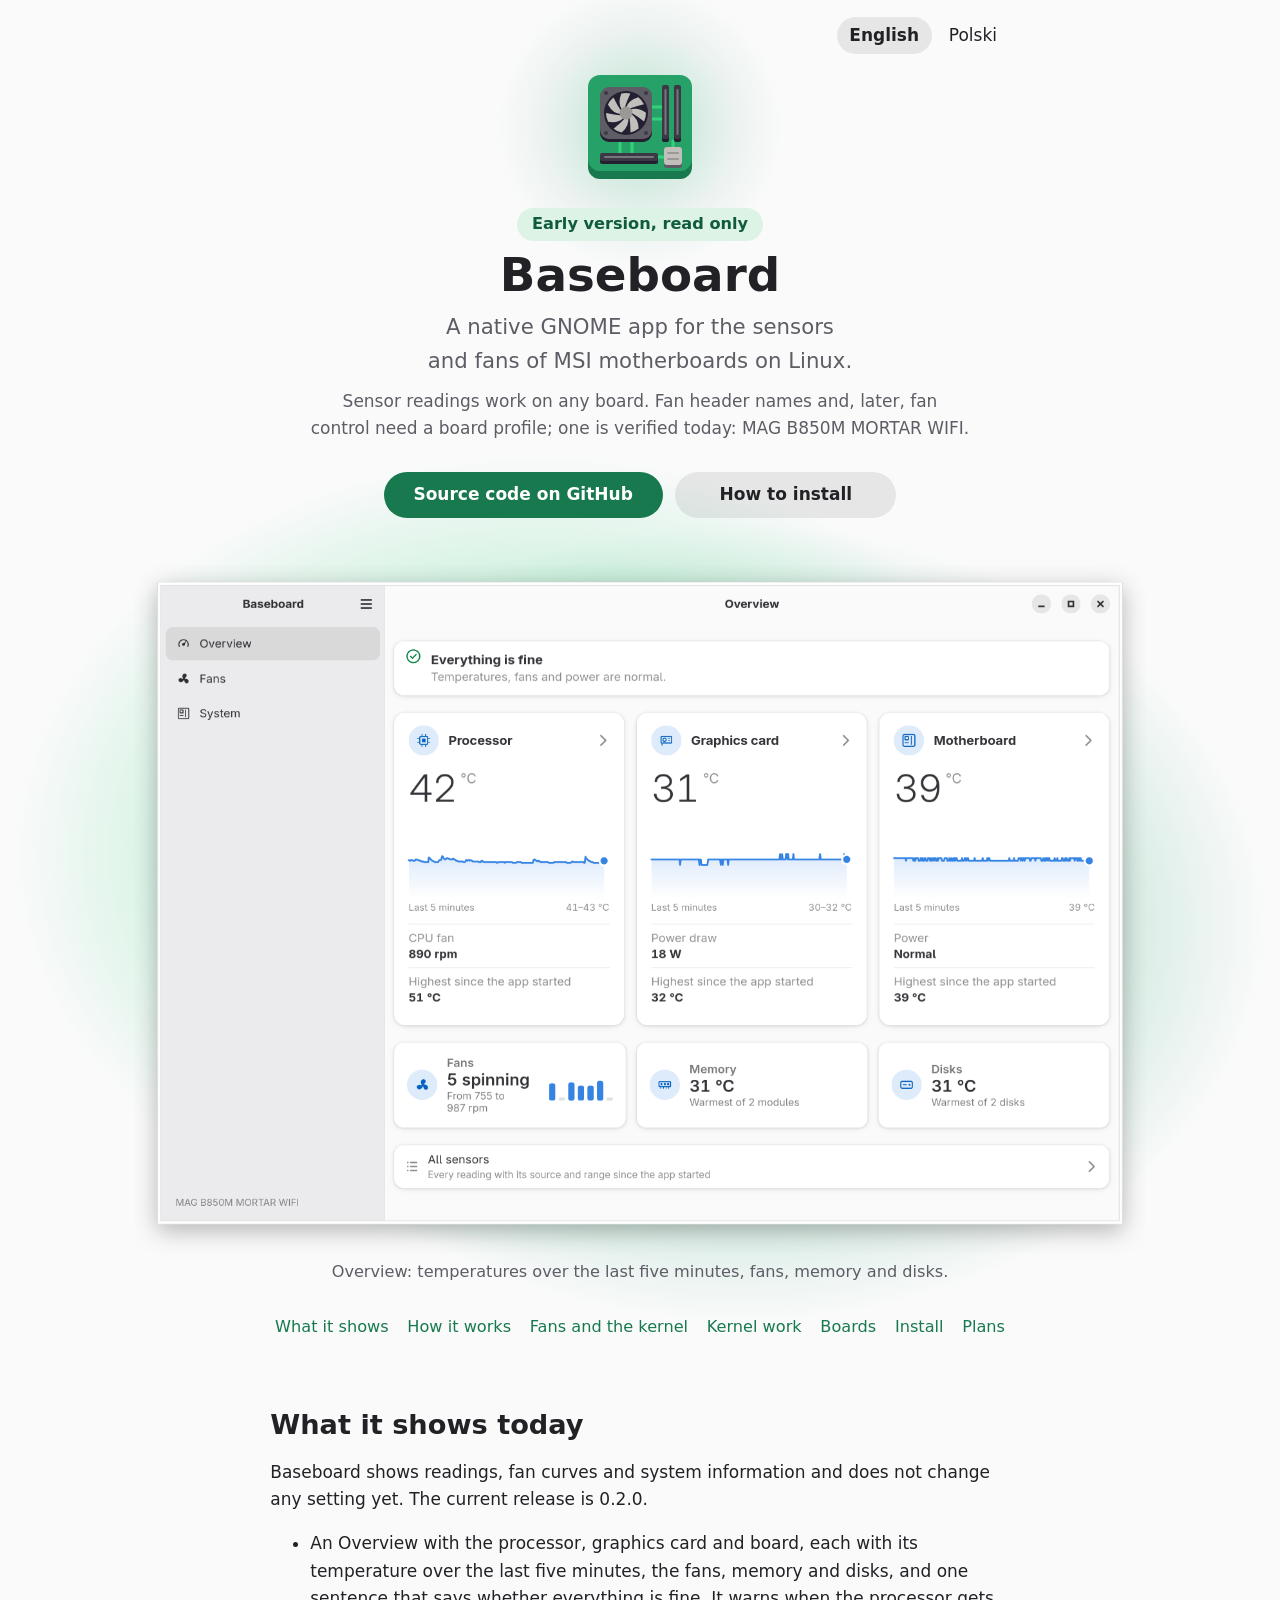
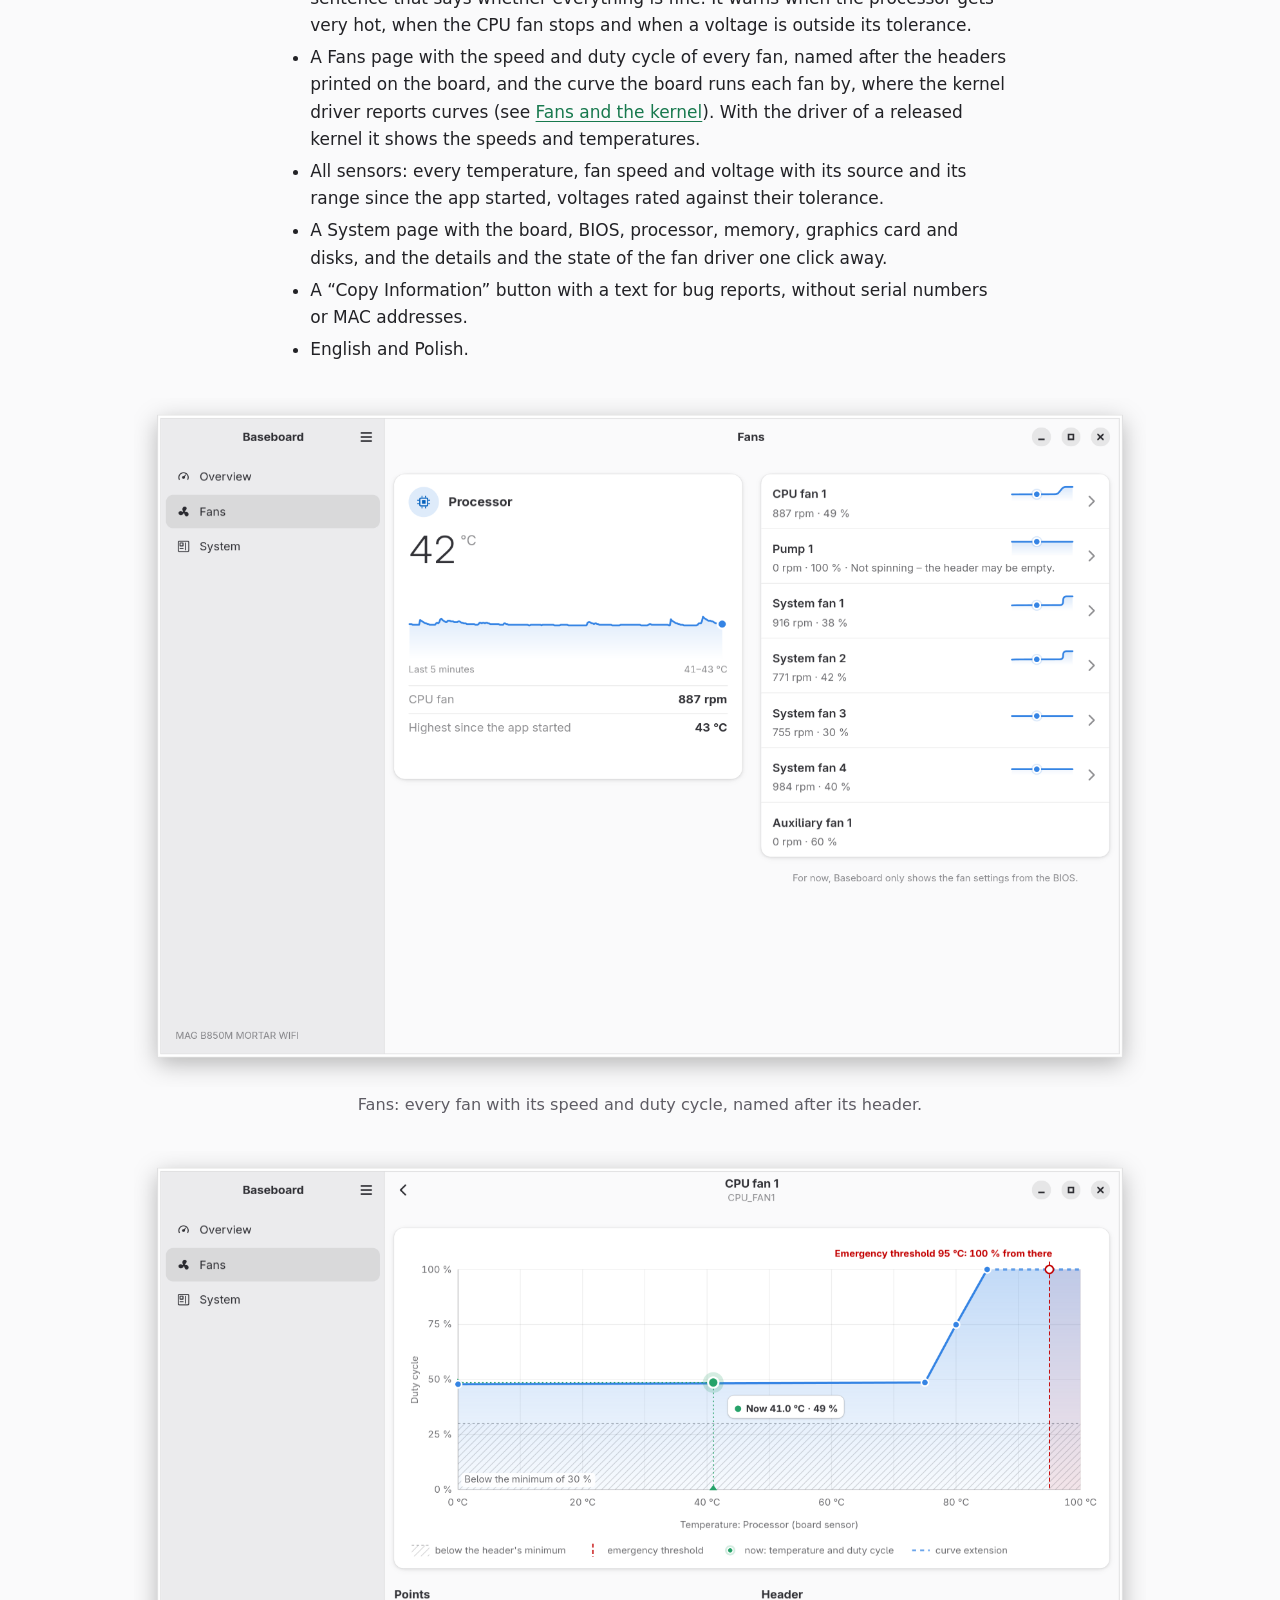
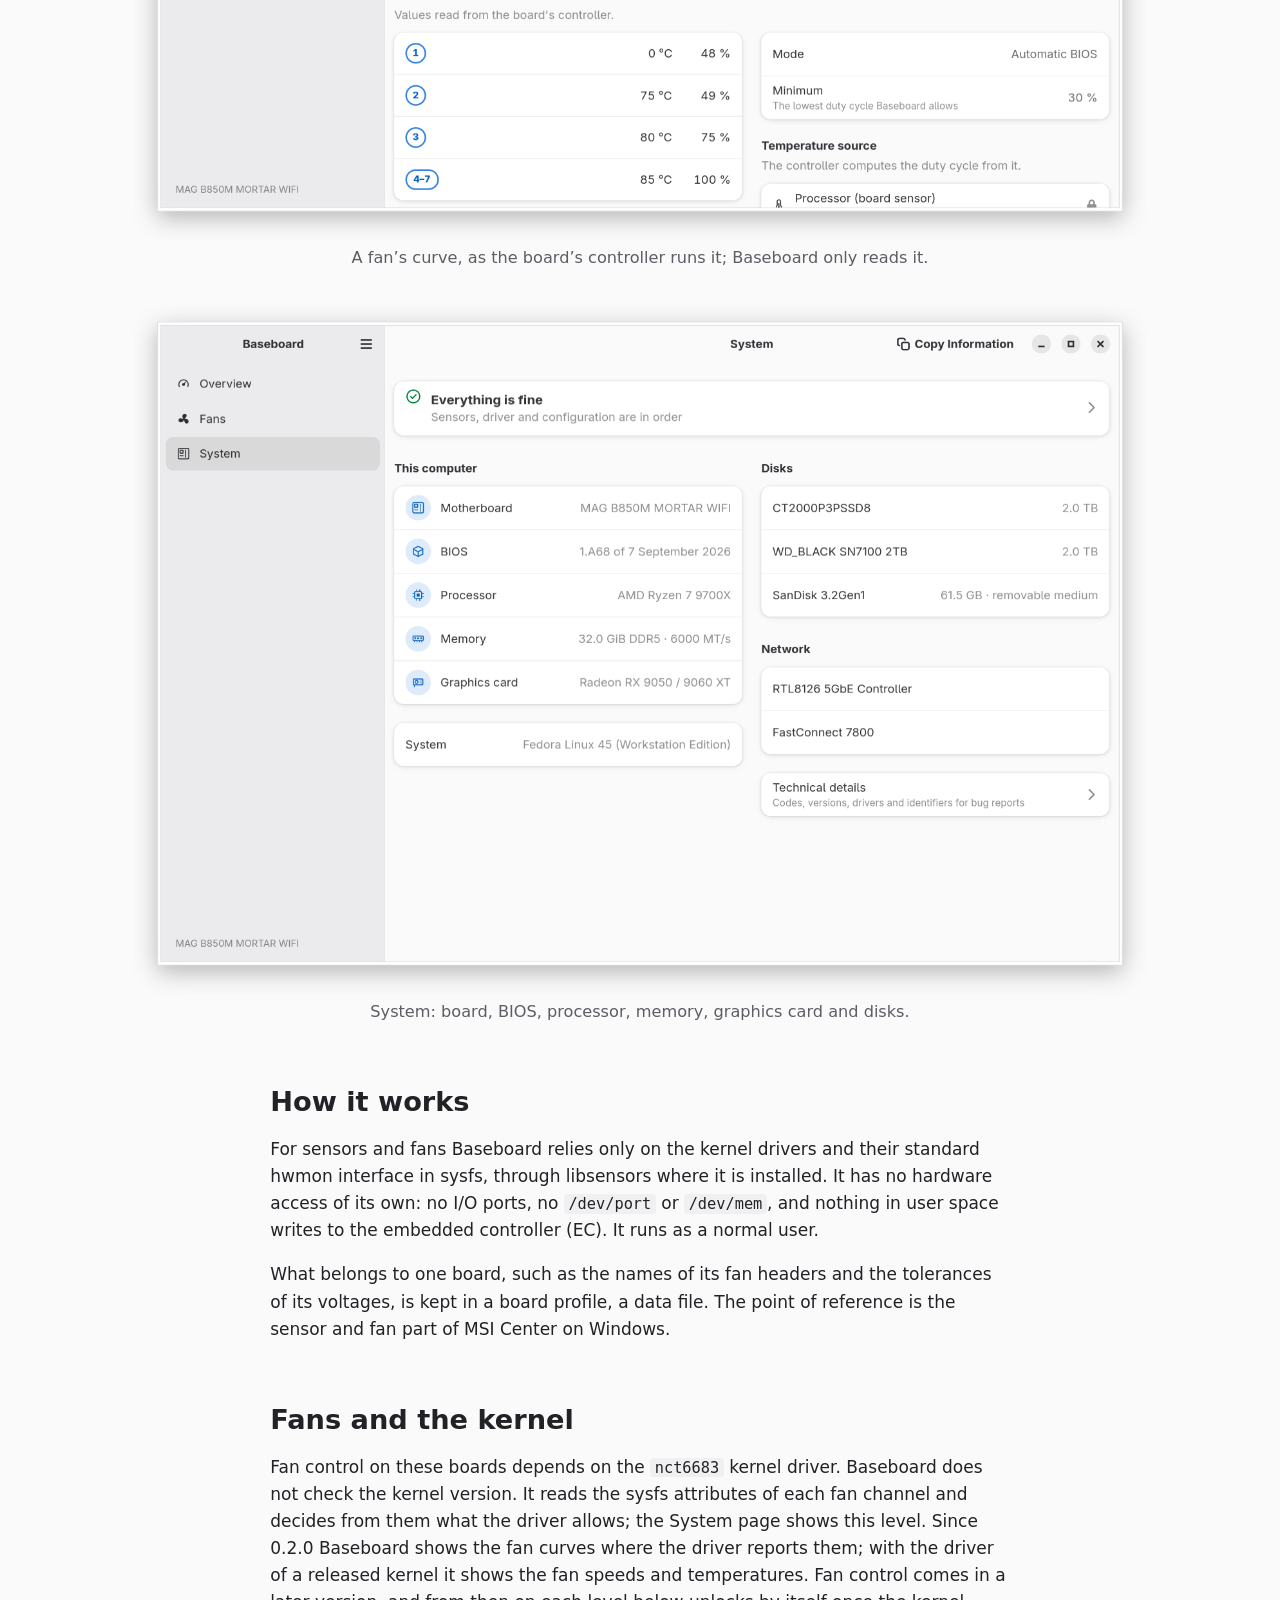
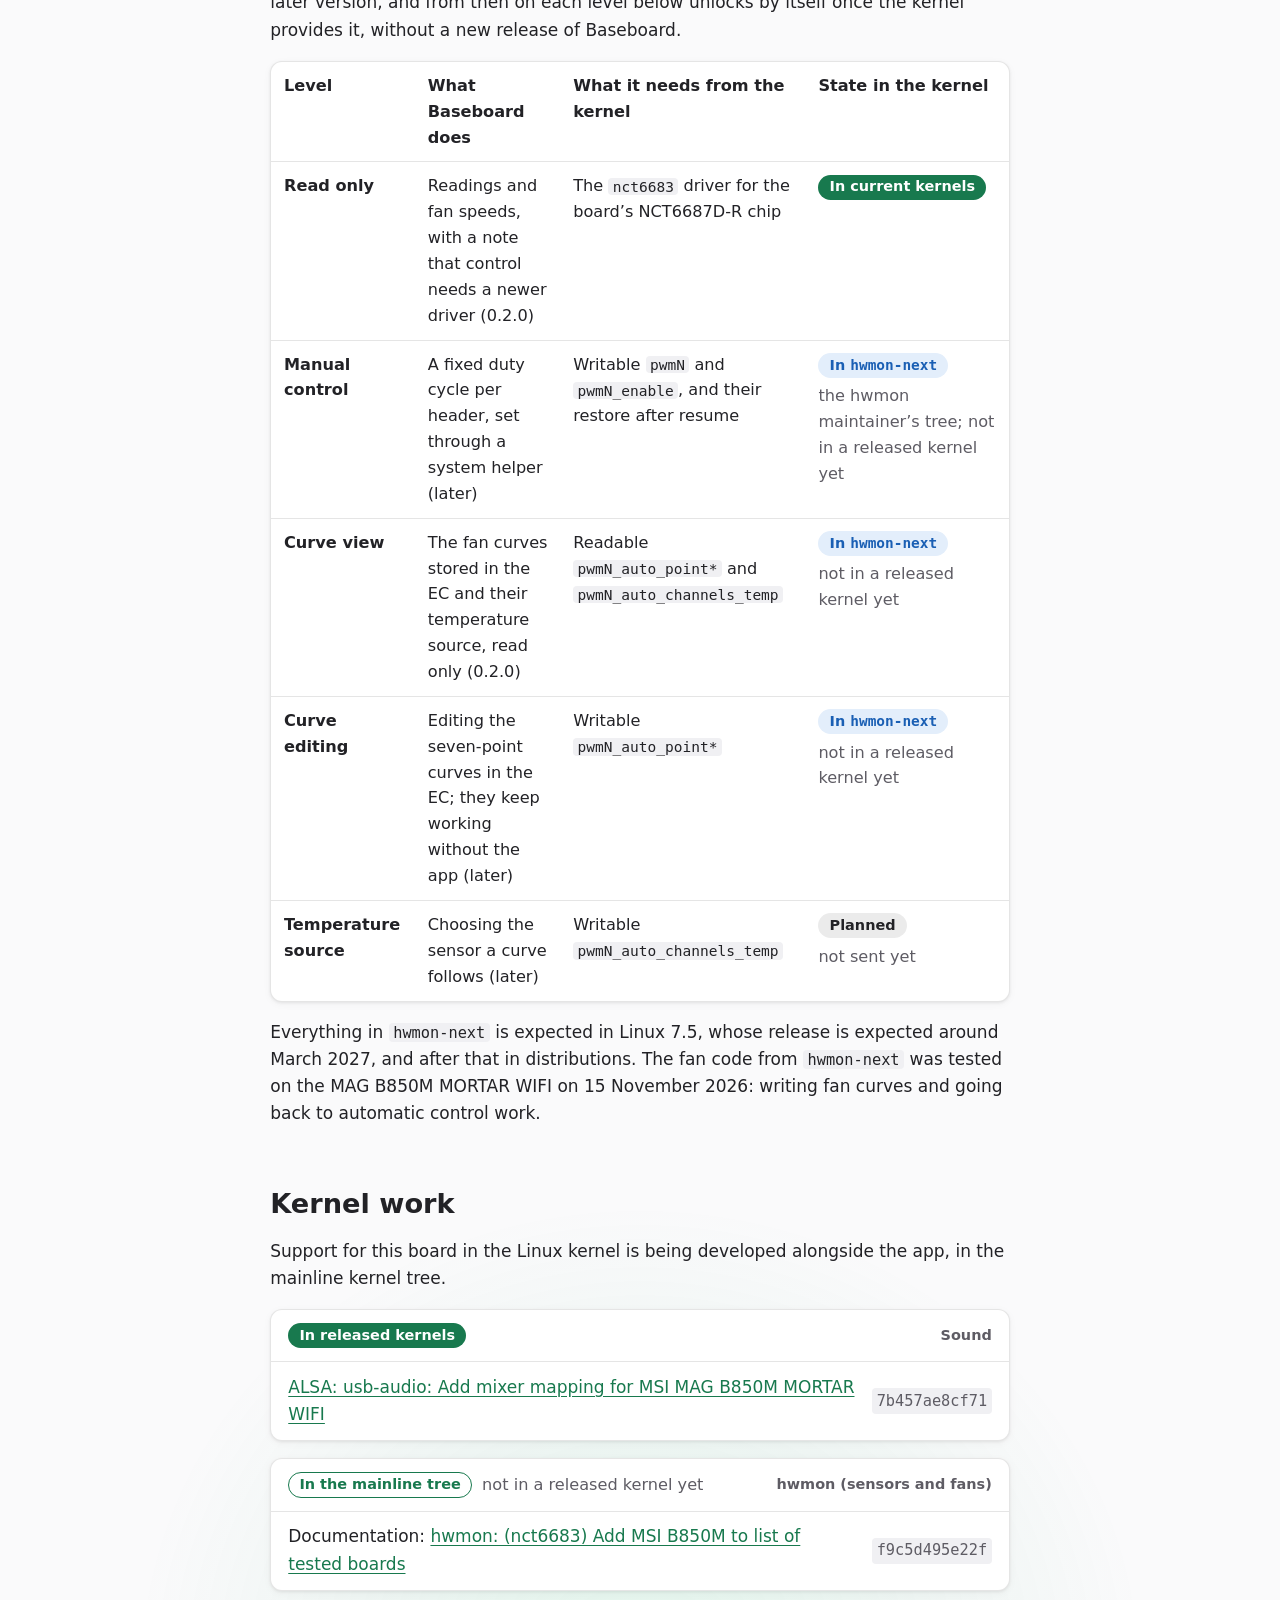
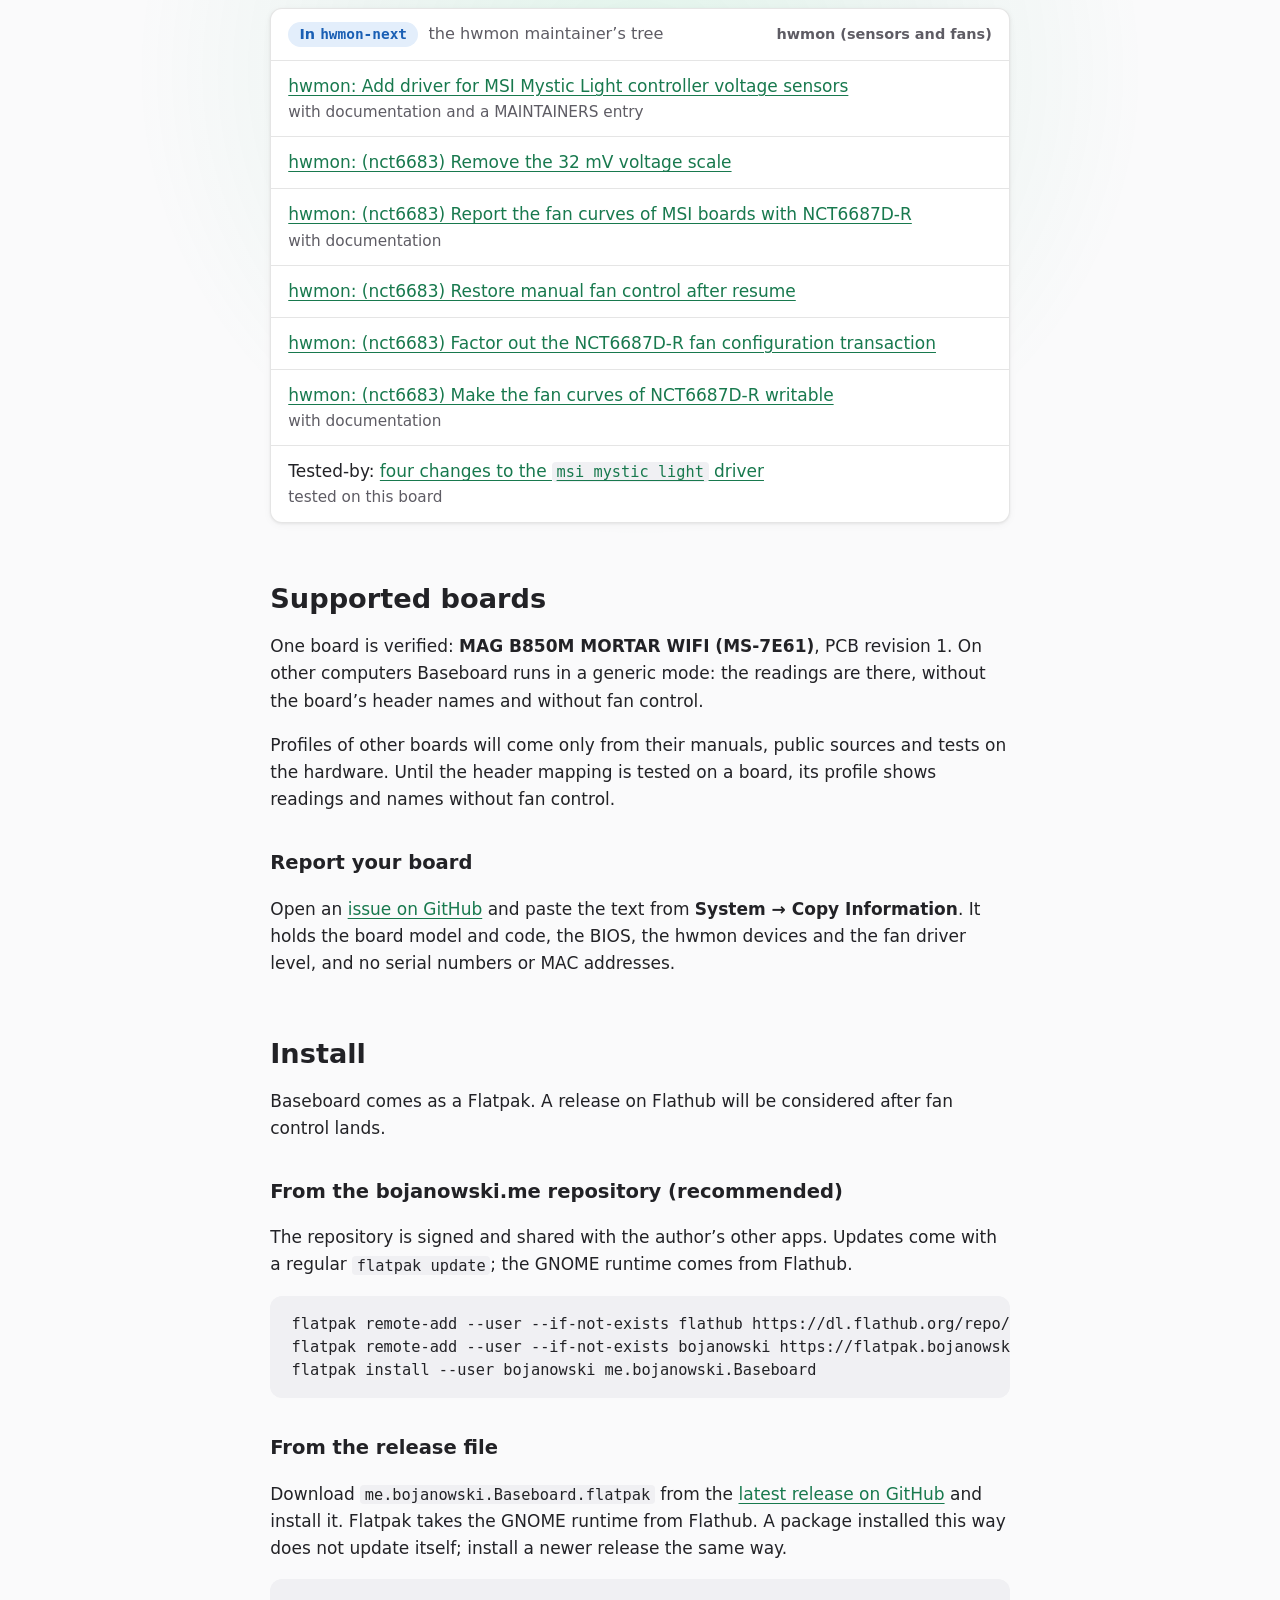
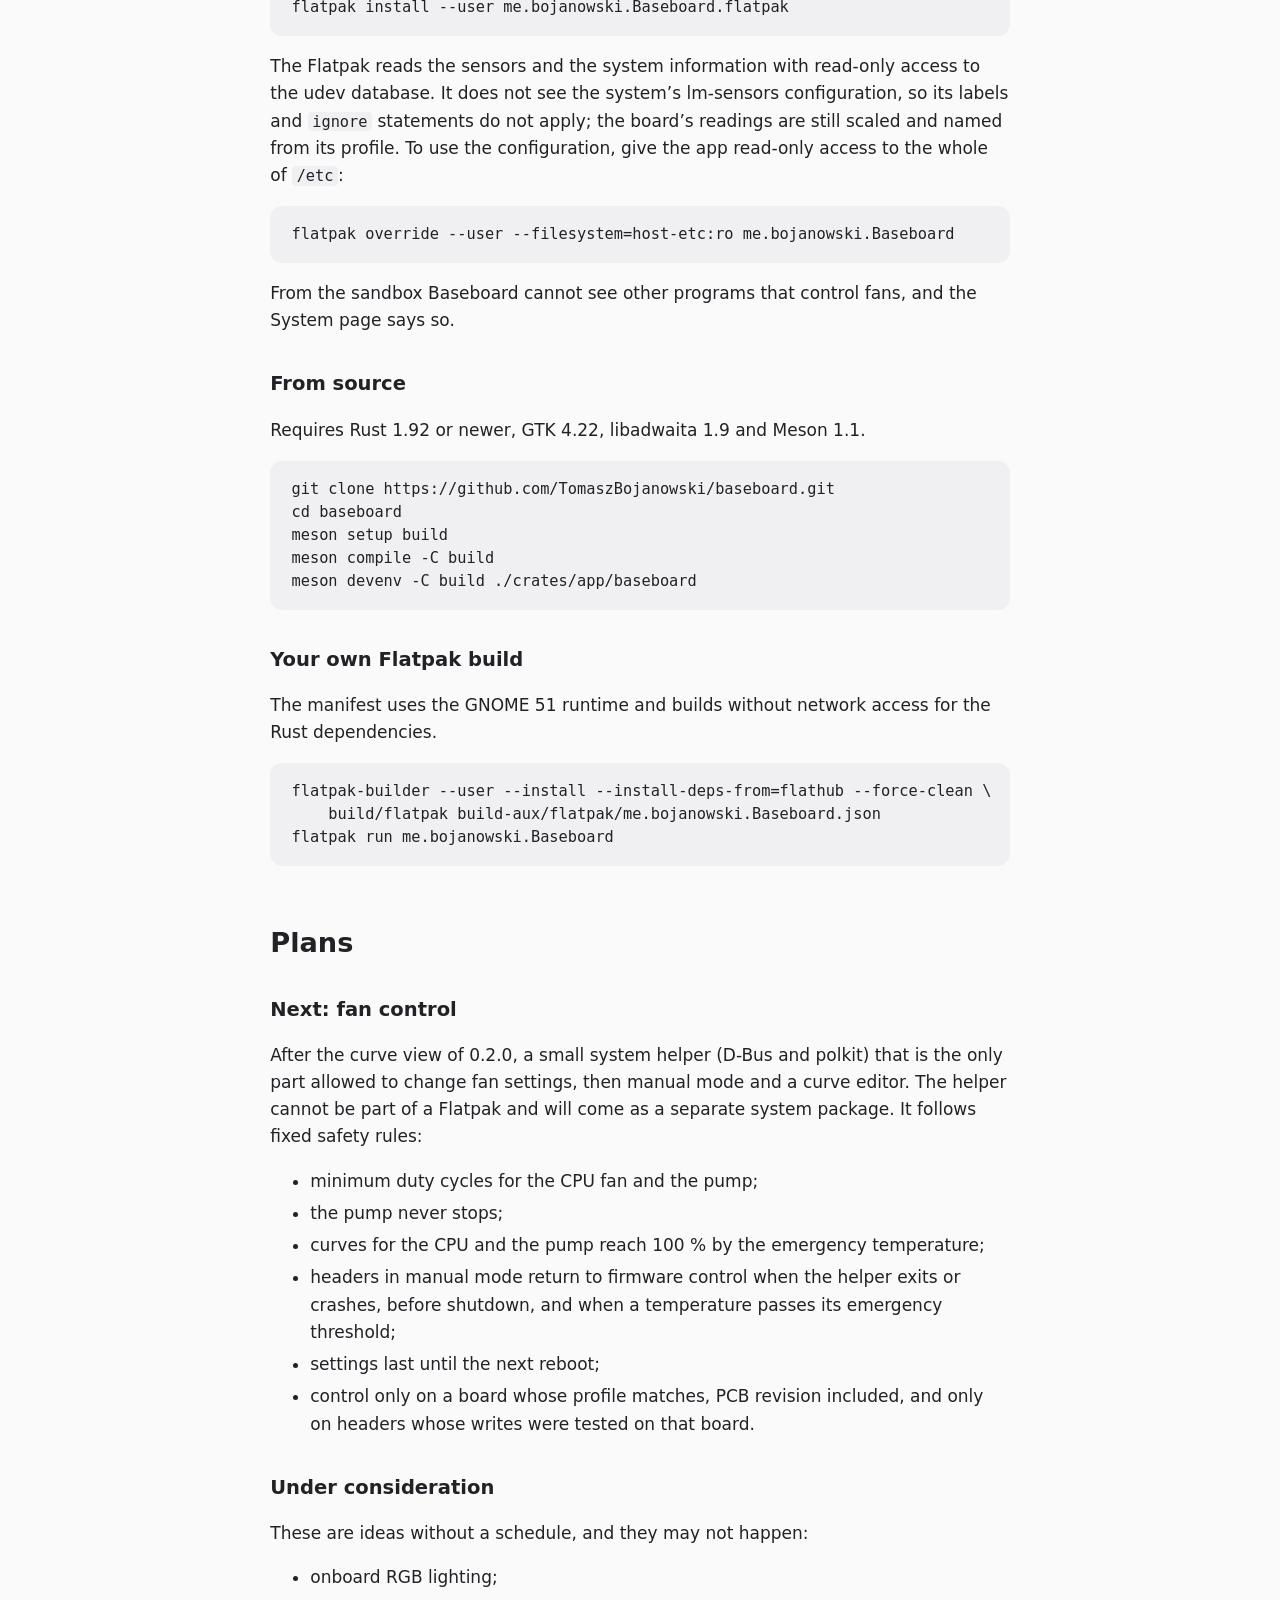
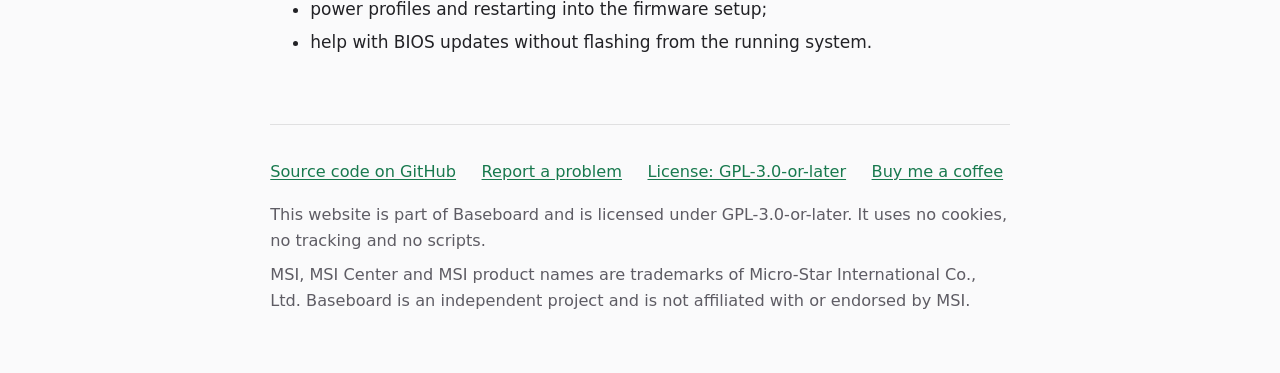
==== commit 16fe1e5b: "Update kernel status: fan curve patches are in hwmon-next The hwmon maintainer applied the series th" ====
--- a/website/index.html
+++ b/website/index.html
@@ -130,12 +130,12 @@
 <tr><th scope="row">Read only</th><td data-label="What Baseboard does">Readings and fan speeds, with a note that control needs a newer driver (0.2.0)</td><td data-label="What it needs from the kernel">The <code>nct6683</code> driver for the board’s NCT6687D-R chip</td><td data-label="State in the kernel"><span class="pill pill-released">In current kernels</span></td></tr>
 <tr><th scope="row">Manual control</th><td data-label="What Baseboard does">A fixed duty cycle per header, set through a system helper (later)</td><td data-label="What it needs from the kernel">Writable <code>pwmN</code> and <code>pwmN_enable</code>, and their restore after resume</td><td data-label="State in the kernel"><span class="pill pill-next">In <code>hwmon-next</code></span><span class="vh">,</span> <span class="state-note">the hwmon maintainer’s tree; not in a released kernel yet</span></td></tr>
 <tr><th scope="row">Curve view</th><td data-label="What Baseboard does">The fan curves stored in the EC and their temperature source, read only (0.2.0)</td><td data-label="What it needs from the kernel">Readable <code>pwmN_auto_point*</code> and <code>pwmN_auto_channels_temp</code></td><td data-label="State in the kernel"><span class="pill pill-next">In <code>hwmon-next</code></span><span class="vh">;</span> <span class="state-note">not in a released kernel yet</span></td></tr>
-<tr><th scope="row">Curve editing</th><td data-label="What Baseboard does">Editing the seven-point curves in the EC; they keep working without the app (later)</td><td data-label="What it needs from the kernel">Writable <code>pwmN_auto_point*</code></td><td data-label="State in the kernel"><span class="pill pill-review">Patches in review</span> <span class="state-note">on linux-hwmon: <a href="https://lore.kernel.org/linux-hwmon/20261109223442.509238-1-tomasz@bojanowski.me/">v1 thread</a></span></td></tr>
+<tr><th scope="row">Curve editing</th><td data-label="What Baseboard does">Editing the seven-point curves in the EC; they keep working without the app (later)</td><td data-label="What it needs from the kernel">Writable <code>pwmN_auto_point*</code></td><td data-label="State in the kernel"><span class="pill pill-next">In <code>hwmon-next</code></span><span class="vh">;</span> <span class="state-note">not in a released kernel yet</span></td></tr>
 <tr><th scope="row">Temperature source</th><td data-label="What Baseboard does">Choosing the sensor a curve follows (later)</td><td data-label="What it needs from the kernel">Writable <code>pwmN_auto_channels_temp</code></td><td data-label="State in the kernel"><span class="pill pill-planned">Planned</span><span class="vh">,</span> <span class="state-note">not sent yet</span></td></tr>
 </tbody>
 </table>
 </div>
-<p>Patches in review may change or may not be accepted. If a patch changes its interface, Baseboard will follow it.</p>
+<p>Everything in <code>hwmon-next</code> is expected in Linux 7.5, whose release is expected around March 2027, and after that in distributions. The fan code from <code>hwmon-next</code> was tested on the MAG B850M MORTAR WIFI on 15 November 2026: writing fan curves and going back to automatic control work.</p>
 </section>
 
 <section id="kernel-work" class="work" aria-labelledby="kernel-work-title">
@@ -172,18 +172,9 @@
 <li><span class="row-text"><a href="https://patch.msgid.link/20261107150619.297999-1-tomasz@bojanowski.me">hwmon: (nct6683) Remove the 32 mV voltage scale</a></span></li>
 <li><span class="row-text"><a href="https://patch.msgid.link/20261109015759.24284-1-tomasz@bojanowski.me">hwmon: (nct6683) Report the fan curves of MSI boards with NCT6687D-R</a><span class="row-note">with documentation</span></span></li>
 <li><span class="row-text"><a href="https://patch.msgid.link/20261109163328.61787-1-tomasz@bojanowski.me">hwmon: (nct6683) Restore manual fan control after resume</a></span></li>
+<li><span class="row-text"><a href="https://patch.msgid.link/20261109223442.509238-2-tomasz@bojanowski.me">hwmon: (nct6683) Factor out the NCT6687D-R fan configuration transaction</a></span></li>
+<li><span class="row-text"><a href="https://patch.msgid.link/20261109223442.509238-3-tomasz@bojanowski.me">hwmon: (nct6683) Make the fan curves of NCT6687D-R writable</a><span class="row-note">with documentation</span></span></li>
 <li><span class="row-text">Tested-by: <a href="https://patchwork.kernel.org/series/1205153/">four changes to the <code>msi_mystic_light</code> driver</a><span class="row-note">tested on this board</span></span></li>
-</ul>
-</div>
-
-<div class="card">
-<div class="card-head">
-<h3><span class="pill pill-review">In review</span> <span class="head-note">on linux-hwmon</span></h3>
-<p class="subsys">hwmon (sensors and fans)</p>
-</div>
-<ul class="rows">
-<li><span class="row-text"><a href="https://lore.kernel.org/linux-hwmon/20261109223442.509238-1-tomasz@bojanowski.me/">hwmon: (nct6683) Factor out the NCT6687D-R fan configuration transaction</a></span></li>
-<li><span class="row-text"><a href="https://lore.kernel.org/linux-hwmon/20261109223442.509238-1-tomasz@bojanowski.me/">hwmon: (nct6683) Make the fan curves of NCT6687D-R writable</a><span class="row-note">with documentation</span></span></li>
 </ul>
 </div>
 </section>
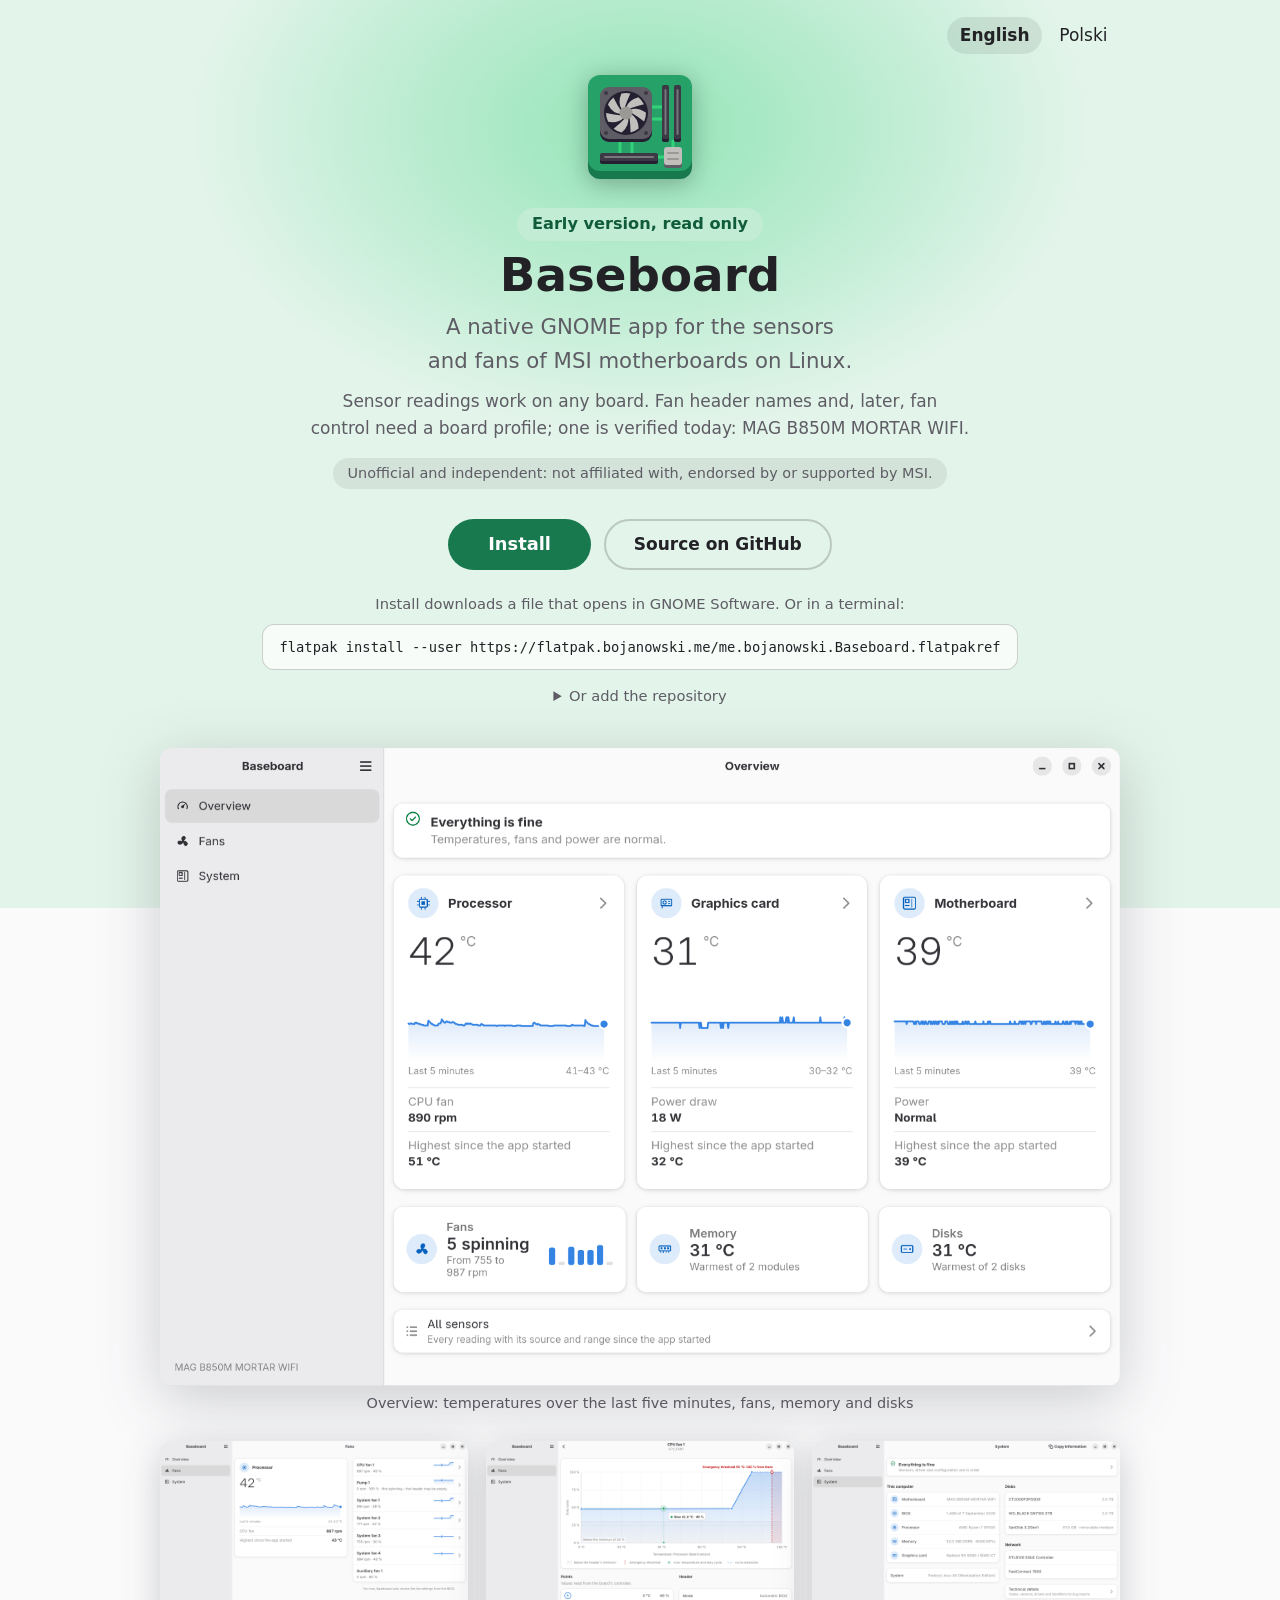
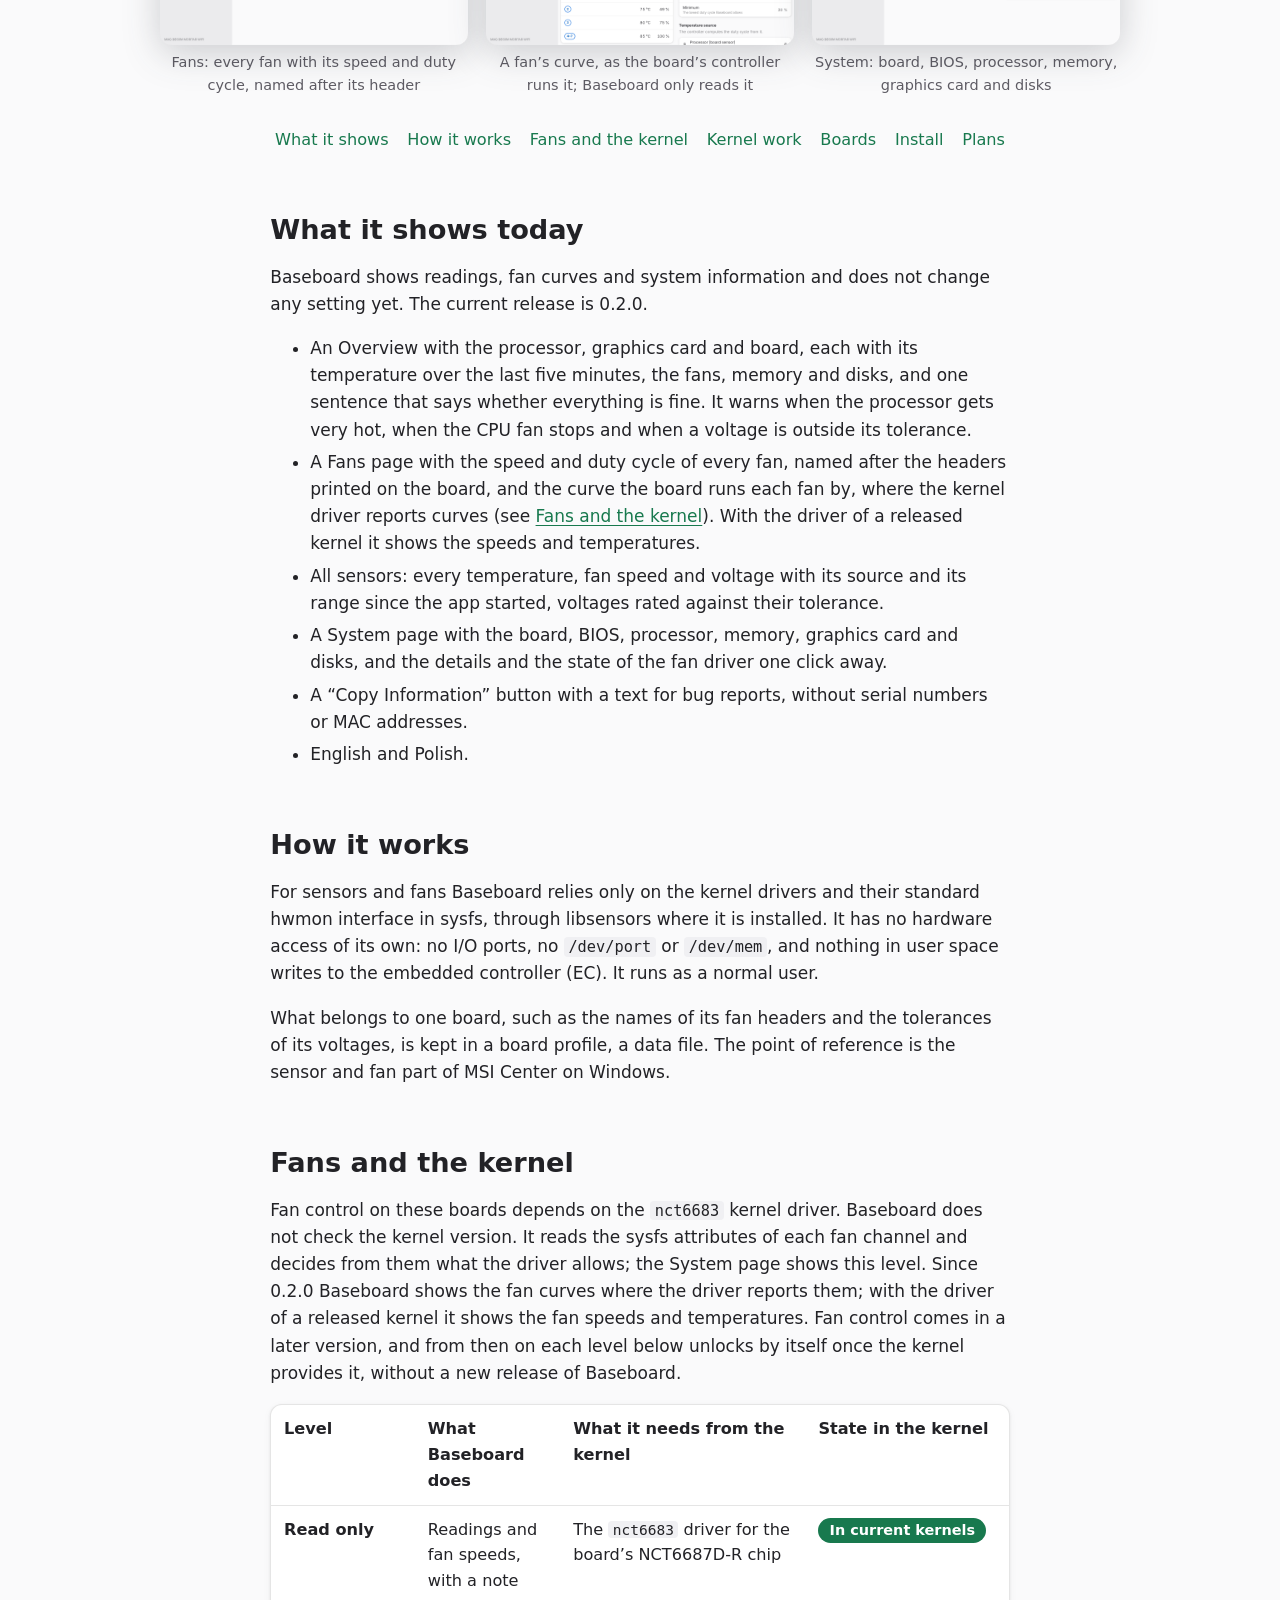
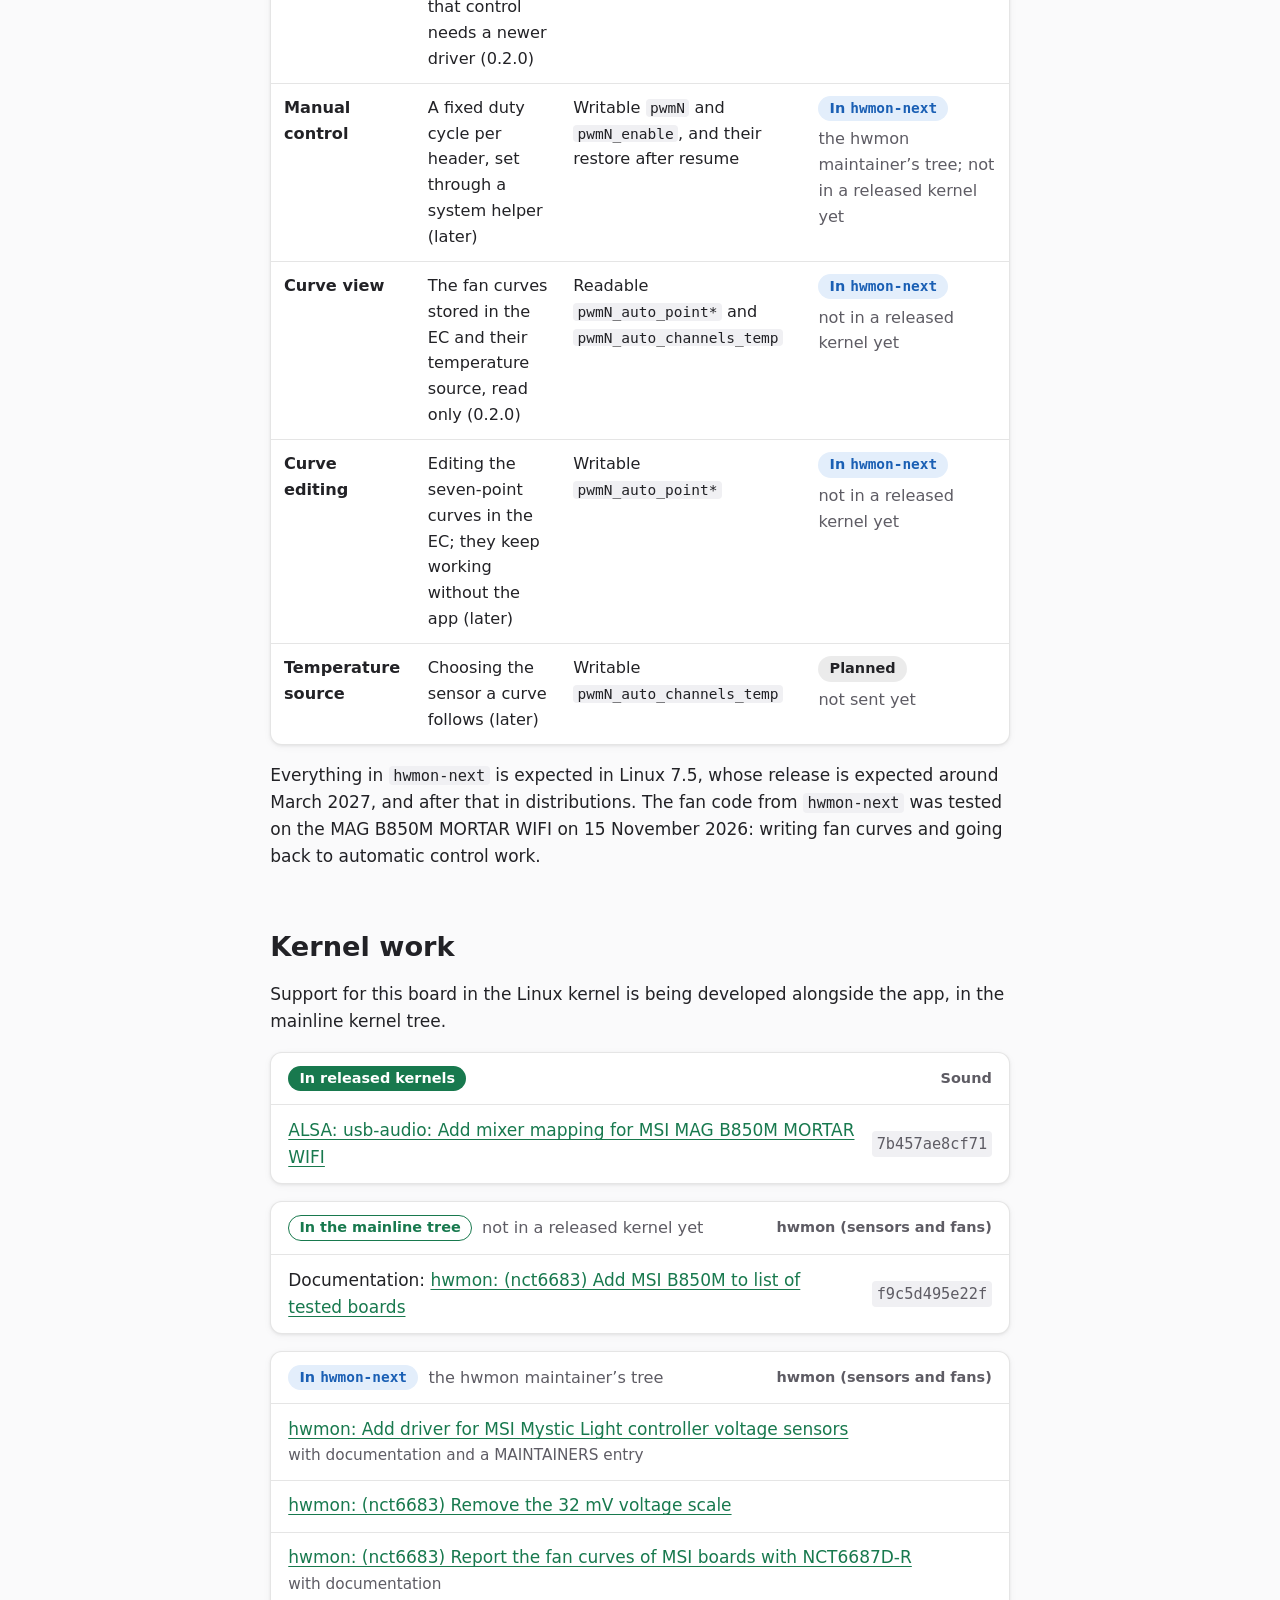
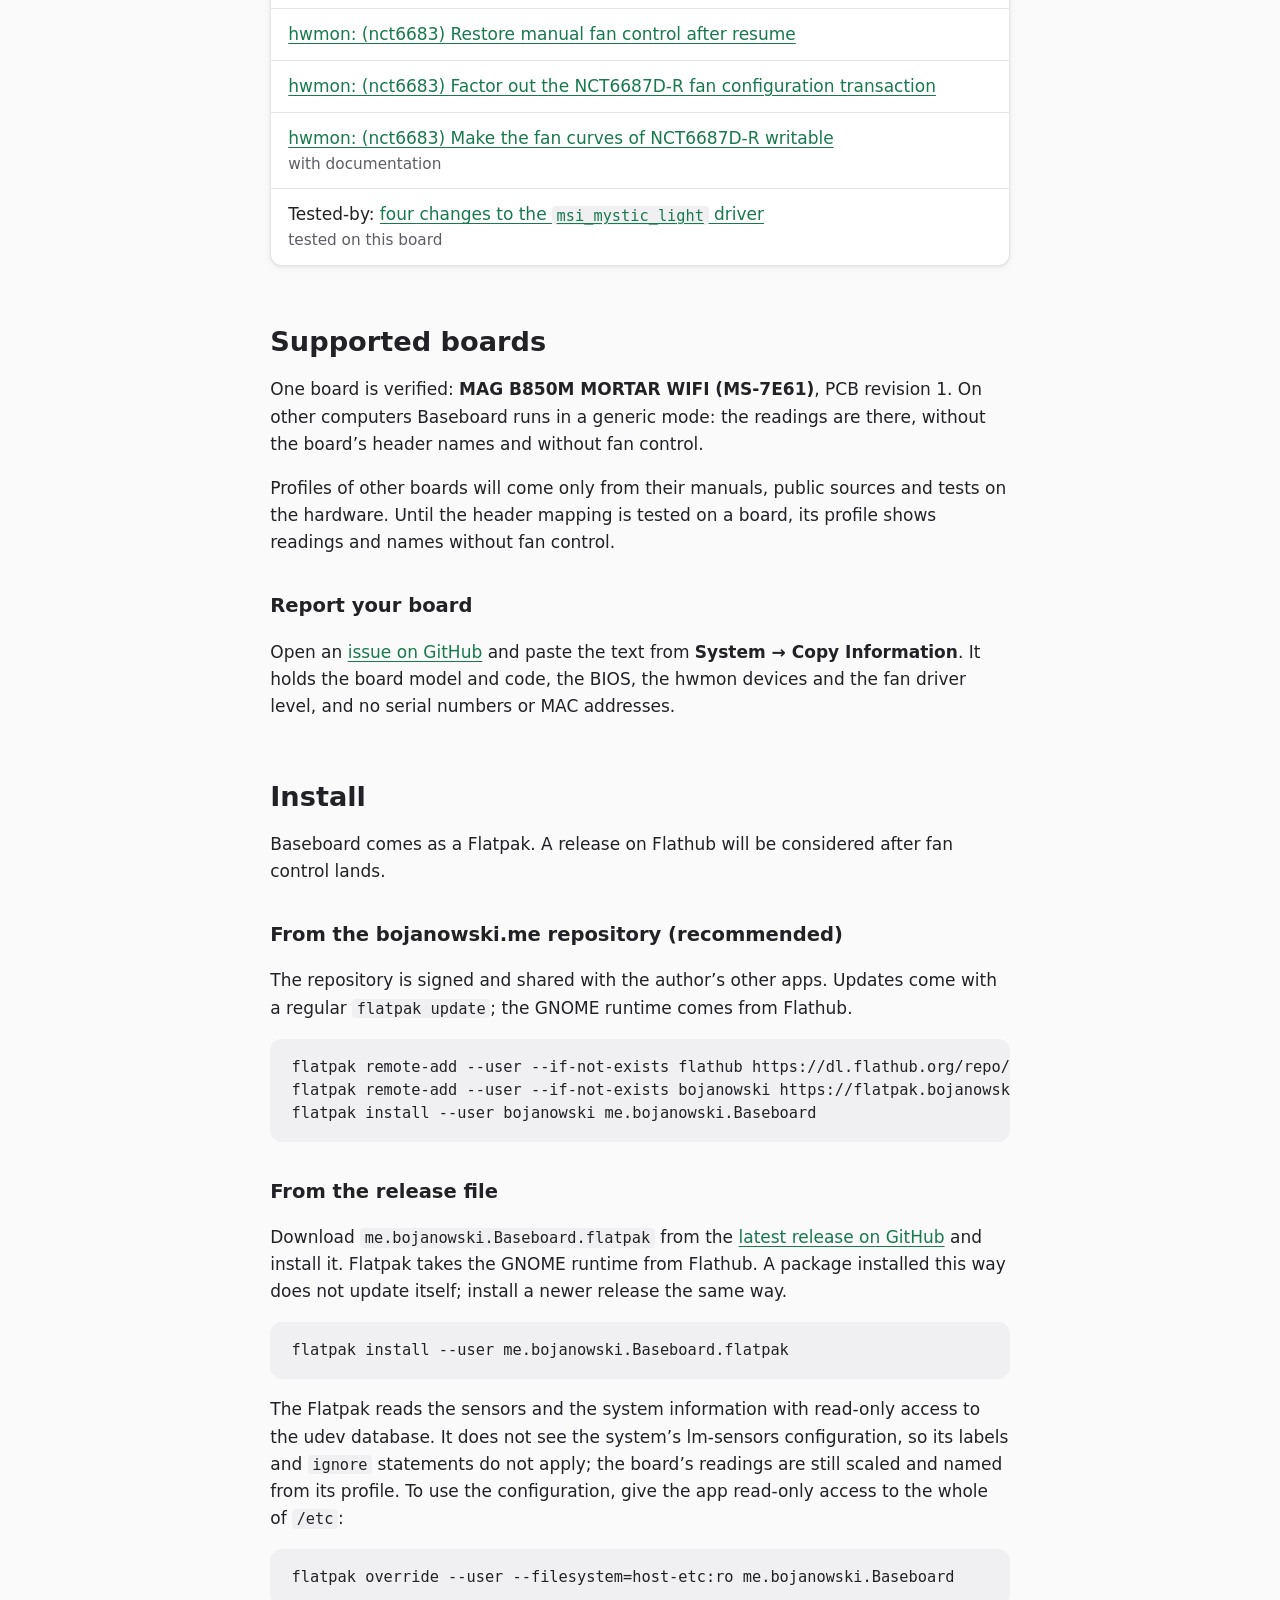
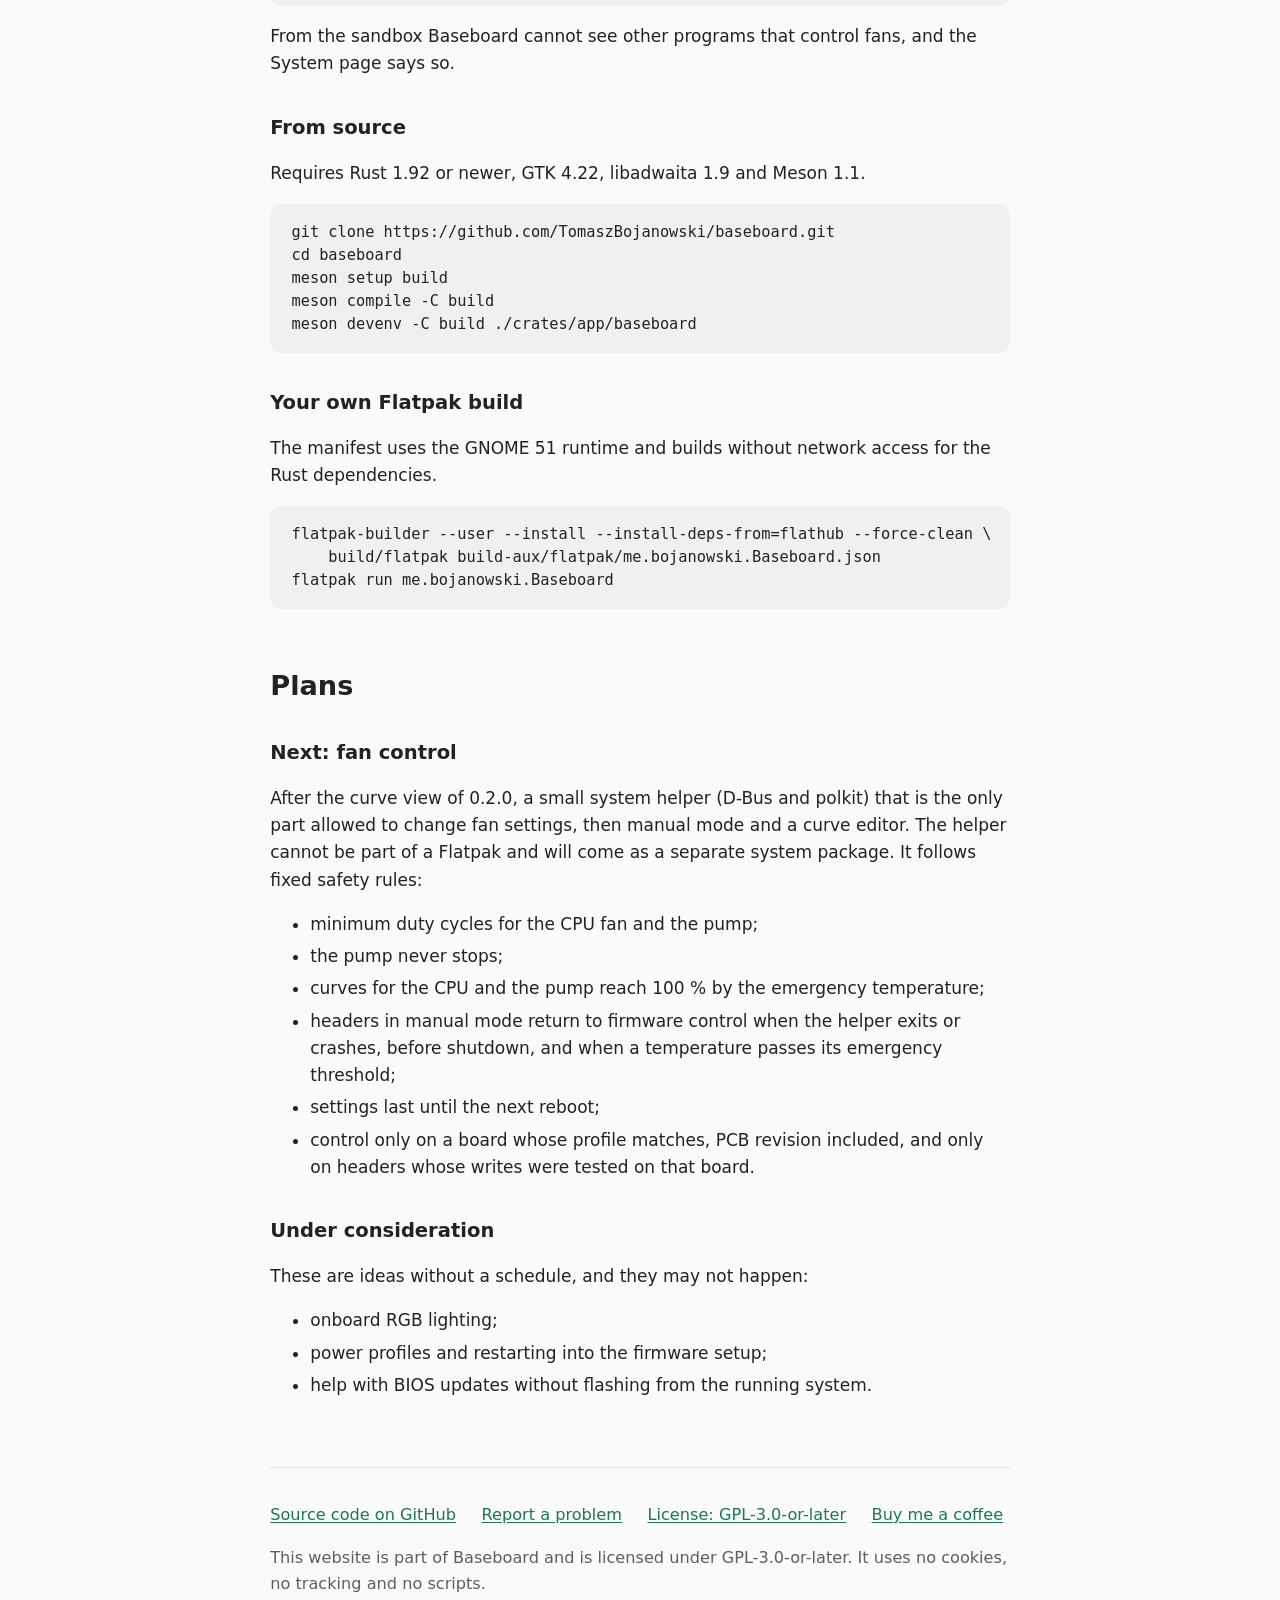
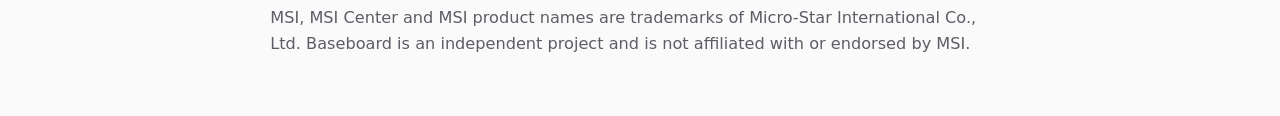
==== commit 584bdef1: "Website: present screenshots like the openExpress site The header and the screenshots of the website" ====
--- a/website/index.html
+++ b/website/index.html
@@ -17,8 +17,8 @@
 <meta property="og:locale" content="en_US">
 <meta property="og:locale:alternate" content="pl_PL">
 <meta name="color-scheme" content="light dark">
-<meta name="theme-color" content="#fafafb" media="(prefers-color-scheme: light)">
-<meta name="theme-color" content="#222226" media="(prefers-color-scheme: dark)">
+<meta name="theme-color" content="#e3f4ea" media="(prefers-color-scheme: light)">
+<meta name="theme-color" content="#1b2520" media="(prefers-color-scheme: dark)">
 <link rel="canonical" href="https://baseboard.bojanowski.me/">
 <link rel="alternate" hreflang="en" href="https://baseboard.bojanowski.me/">
 <link rel="alternate" hreflang="pl" href="https://baseboard.bojanowski.me/pl/">
@@ -43,20 +43,55 @@
 <h1>Baseboard</h1>
 <p class="lead">A native GNOME app for the sensors and fans of MSI motherboards on Linux.</p>
 <p class="lead-note">Sensor readings work on any board. Fan header names and, later, fan control need a board profile; one is verified today: MAG B850M MORTAR WIFI.</p>
+<p class="unofficial">Unofficial and independent: not affiliated with, endorsed by or supported by MSI.</p>
 <div class="actions">
-<a class="button primary" href="https://github.com/TomaszBojanowski/baseboard">Source code on GitHub</a>
-<a class="button" href="#install">How to install</a>
-</div>
-</div>
-</div>
-
-<figure class="shot">
+<a class="button install" href="https://flatpak.bojanowski.me/me.bojanowski.Baseboard.flatpakref">Install</a>
+<a class="button source" href="https://github.com/TomaszBojanowski/baseboard">Source on GitHub</a>
+</div>
+<p class="hint">Install downloads a file that opens in GNOME Software. Or in a terminal:</p>
+<pre class="command" tabindex="0"><code>flatpak install --user https://flatpak.bojanowski.me/me.bojanowski.Baseboard.flatpakref</code></pre>
+<details class="repository">
+<summary>Or add the repository</summary>
+<pre class="command" tabindex="0"><code>flatpak remote-add --user --if-not-exists flathub https://dl.flathub.org/repo/flathub.flatpakrepo
+flatpak remote-add --user --if-not-exists bojanowski https://flatpak.bojanowski.me/bojanowski.flatpakrepo
+flatpak install --user bojanowski me.bojanowski.Baseboard</code></pre>
+</details>
+</div>
+</div>
+</header>
+
+<section class="shots" aria-label="Screenshots">
+<figure class="shot main-shot">
 <picture>
 <source srcset="screenshots/0.2.0/overview-dark-en.png" media="(prefers-color-scheme: dark)">
 <img src="screenshots/0.2.0/overview-en.png" width="1572" height="1072" alt="The Overview page: “Everything is fine” on top; cards for the processor, graphics card and motherboard, each with its temperature, a line of the last five minutes and the highest value since the app started; tiles for the fans, memory and disks; and a row that opens all sensors.">
 </picture>
-<figcaption>Overview: temperatures over the last five minutes, fans, memory and disks.</figcaption>
-</figure>
+<figcaption>Overview: temperatures over the last five minutes, fans, memory and disks</figcaption>
+</figure>
+<div class="shot-row">
+<figure class="shot">
+<picture>
+<source srcset="screenshots/0.2.0/fans-dark-en.png" media="(prefers-color-scheme: dark)">
+<img src="screenshots/0.2.0/fans-en.png" width="1572" height="1072" loading="lazy" alt="The Fans page: the processor card with its temperature and the CPU fan speed, and a list of the fans named after their headers, with their speed and duty cycle and a small curve where the driver reports one.">
+</picture>
+<figcaption>Fans: every fan with its speed and duty cycle, named after its header</figcaption>
+</figure>
+<figure class="shot">
+<picture>
+<source srcset="screenshots/0.2.0/fan-curve-dark-en.png" media="(prefers-color-scheme: dark)">
+<img src="screenshots/0.2.0/fan-curve-en.png" width="1572" height="1072" loading="lazy" alt="The curve of the CPU fan: duty cycle against the processor temperature measured by the board, with the point the fan runs at now, the emergency threshold, and the curve points read from the board’s controller.">
+</picture>
+<figcaption>A fan’s curve, as the board’s controller runs it; Baseboard only reads it</figcaption>
+</figure>
+<figure class="shot">
+<picture>
+<source srcset="screenshots/0.2.0/system-dark-en.png" media="(prefers-color-scheme: dark)">
+<img src="screenshots/0.2.0/system-en.png" width="1572" height="1072" loading="lazy" alt="The System page: “Everything is fine” on top; the motherboard, BIOS with its date, processor, memory and graphics card; the disks and network cards; the operating system; and a row that opens the technical details.">
+</picture>
+<figcaption>System: board, BIOS, processor, memory, graphics card and disks</figcaption>
+</figure>
+</div>
+</section>
 
 <div class="wrap">
 <nav class="toc" aria-label="Contents">
@@ -70,10 +105,6 @@
 <li><a href="#plans">Plans</a></li>
 </ul>
 </nav>
-</div>
-</header>
-
-<div class="wrap">
 <main id="main">
 <section id="today" aria-labelledby="today-title">
 <h2 id="today-title">What it shows today</h2>
@@ -86,30 +117,6 @@
 <li>A “Copy Information” button with a text for bug reports, without serial numbers or MAC addresses.</li>
 <li>English and Polish.</li>
 </ul>
-
-<figure class="wide">
-<picture>
-<source srcset="screenshots/0.2.0/fans-dark-en.png" media="(prefers-color-scheme: dark)">
-<img src="screenshots/0.2.0/fans-en.png" width="1572" height="1072" loading="lazy" alt="The Fans page: the processor card with its temperature and the CPU fan speed, and a list of the fans named after their headers, with their speed and duty cycle and a small curve where the driver reports one.">
-</picture>
-<figcaption>Fans: every fan with its speed and duty cycle, named after its header.</figcaption>
-</figure>
-
-<figure class="wide">
-<picture>
-<source srcset="screenshots/0.2.0/fan-curve-dark-en.png" media="(prefers-color-scheme: dark)">
-<img src="screenshots/0.2.0/fan-curve-en.png" width="1572" height="1072" loading="lazy" alt="The curve of the CPU fan: duty cycle against the processor temperature measured by the board, with the point the fan runs at now, the emergency threshold, and the curve points read from the board’s controller.">
-</picture>
-<figcaption>A fan’s curve, as the board’s controller runs it; Baseboard only reads it.</figcaption>
-</figure>
-
-<figure class="wide">
-<picture>
-<source srcset="screenshots/0.2.0/system-dark-en.png" media="(prefers-color-scheme: dark)">
-<img src="screenshots/0.2.0/system-en.png" width="1572" height="1072" loading="lazy" alt="The System page: “Everything is fine” on top; the motherboard, BIOS with its date, processor, memory and graphics card; the disks and network cards; the operating system; and a row that opens the technical details.">
-</picture>
-<figcaption>System: board, BIOS, processor, memory, graphics card and disks.</figcaption>
-</figure>
 </section>
 
 <section id="how" aria-labelledby="how-title">
@@ -138,7 +145,7 @@
 <p>Everything in <code>hwmon-next</code> is expected in Linux 7.5, whose release is expected around March 2027, and after that in distributions. The fan code from <code>hwmon-next</code> was tested on the MAG B850M MORTAR WIFI on 15 November 2026: writing fan curves and going back to automatic control work.</p>
 </section>
 
-<section id="kernel-work" class="work" aria-labelledby="kernel-work-title">
+<section id="kernel-work" aria-labelledby="kernel-work-title">
 <h2 id="kernel-work-title">Kernel work</h2>
 <p>Support for this board in the Linux kernel is being developed alongside the app, in the mainline kernel tree.</p>
 
--- a/website/style.css
+++ b/website/style.css
@@ -13,8 +13,7 @@
     --accent-bg: #18794e;
     --accent-bg-hover: #146b45;
     --button: rgb(0 0 6 / 0.08);
-    --button-hover: rgb(0 0 6 / 0.14);
-    --badge-bg: #dcf3e5;
+    --badge-bg: #c2ecd3;
     --badge-fg: #105c3a;
     --code: #f0f0f3;
     /* Cards and boxed lists, as in libadwaita. */
@@ -25,8 +24,17 @@
     --pill-blue-fg: #1a5fb4;
     --pill-amber-bg: #faedce;
     --pill-amber-fg: #865e3c;
-    /* Strength of the green glow behind the icon and the screenshot. */
-    --glow: 0.3;
+    /* As on the openExpress website: the band at the top of the page, a
+       tint of the icon's green lit from behind the icon; its commands and
+       the line that Baseboard is not MSI's; the shadow under the
+       screenshots. */
+    --hero-bg: #e3f4ea;
+    --hero-glow: radial-gradient(ellipse 560px 380px at 50% 50%,
+        rgb(51 209 122 / 0.45), rgb(51 209 122 / 0.15) 55%, rgb(51 209 122 / 0) 80%);
+    --command-bg: rgb(255 255 255 / 0.7);
+    --command-border: rgb(0 0 6 / 0.18);
+    --unofficial-bg: rgb(0 0 6 / 0.07);
+    --shot-shadow: rgb(43 47 54 / 0.22);
     font-family: "Adwaita Sans", Cantarell, system-ui, -apple-system, "Segoe UI", sans-serif;
     font-size: 106.25%;
     line-height: 1.6;
@@ -43,8 +51,7 @@
         --accent-bg: #18794e;
         --accent-bg-hover: #1b8253;
         --button: rgb(255 255 255 / 0.1);
-        --button-hover: rgb(255 255 255 / 0.15);
-        --badge-bg: #1e3a2b;
+        --badge-bg: #24472f;
         --badge-fg: #8ff0a4;
         --code: #2a2a2f;
         --shadow: 0 1px 3px rgb(0 0 6 / 0.35);
@@ -53,7 +60,14 @@
         --pill-blue-fg: #99c1f1;
         --pill-amber-bg: #53462b;
         --pill-amber-fg: #f5c211;
-        --glow: 0.55;
+        /* The icon's green in the middle, its dark grey around it. */
+        --hero-bg: #1b2520;
+        --hero-glow: radial-gradient(ellipse 560px 400px at 50% 50%,
+            rgb(51 209 122 / 0.28), rgb(61 56 70 / 0.35) 45%, rgb(61 56 70 / 0) 80%);
+        --command-bg: rgb(0 0 0 / 0.3);
+        --command-border: rgb(255 255 255 / 0.16);
+        --unofficial-bg: rgb(255 255 255 / 0.08);
+        --shot-shadow: rgb(0 0 0 / 0.55);
     }
 }
 
@@ -112,7 +126,12 @@
     padding: 0 1.25rem;
 }
 
-/* Top of the page */
+/* Top of the page: a band of colour that the large screenshot reaches up
+   into by --overlap. */
+
+:root {
+    --overlap: clamp(64px, 14vw, 160px);
+}
 
 .hero {
     /* The glow may reach past the sides of the screen; clip it there
@@ -120,7 +139,13 @@
        content of this stacking context, including the badge and buttons. */
     overflow-x: clip;
     isolation: isolate;
-    padding-bottom: 0.5rem;
+    background: var(--hero-bg);
+    padding-bottom: calc(var(--overlap) + 40px);
+}
+
+/* As wide as the screenshots, so that the commands fit on one line. */
+.hero .wrap {
+    max-width: calc(56.5rem + 2.5rem);
 }
 
 .top {
@@ -161,23 +186,22 @@
     margin: 0 auto;
 }
 
+/* Its shadow as on the openExpress website. */
 .icon img {
     display: block;
     width: 128px;
     height: 128px;
-}
-
-/* Soft glow in the greens of the icon, fading into the page. */
+    filter: drop-shadow(0 4px 12px rgb(0 0 0 / 0.28));
+}
+
+/* The light behind the icon, as on the openExpress website: an ellipse of
+   560 × 380 px (400 px in the dark) around the icon, over the band. */
 .icon::before {
     content: "";
     position: absolute;
-    inset: -80px;
+    inset: -400px -560px;
     z-index: -1;
-    background: radial-gradient(closest-side,
-        rgb(51 209 122 / var(--glow)) 0%,
-        rgb(38 162 105 / calc(var(--glow) * 0.55)) 40%,
-        rgb(24 121 78 / calc(var(--glow) * 0.18)) 70%,
-        rgb(24 121 78 / 0) 100%);
+    background: var(--hero-glow);
     pointer-events: none;
 }
 
@@ -222,70 +246,154 @@
     margin-top: 1.75rem;
 }
 
-/* Pill buttons as in libadwaita; the main one in the accent colour. */
+/* Pill buttons as on the openExpress website: Install larger and in the
+   accent colour, the source with an outline. */
 .button {
-    display: inline-block;
-    min-width: 13rem;
-    padding: 0.65rem 1.75rem;
+    display: inline-flex;
+    align-items: center;
+    min-height: 46px;
+    padding: 10px 28px;
     border-radius: 999px;
-    background: var(--button);
-    color: var(--text);
     font-weight: 700;
-    line-height: 1.4;
-    text-align: center;
     text-decoration: none;
 }
 
-.button:hover {
-    background: var(--button-hover);
-}
-
-.button.primary {
+.install {
+    padding: 10px 40px;
     background: var(--accent-bg);
     color: #ffffff;
-}
-
-.button.primary:hover {
+    font-size: 1.05rem;
+}
+
+.install:hover {
     background: var(--accent-bg-hover);
+}
+
+.source {
+    border: 2px solid var(--command-border);
+    color: var(--text);
+}
+
+.source:hover {
+    background: var(--button);
 }
 
 .button:focus-visible {
     border-radius: 999px;
 }
 
-/* The large screenshot under the buttons, wider than the text column and
-   as wide as the System screenshot further down. */
+/* That Baseboard is not MSI's: said at once, under what it does. */
+.unofficial {
+    display: inline-block;
+    max-width: 100%;
+    margin: 16px auto 0;
+    padding: 4px 14px;
+    border-radius: 999px;
+    background: var(--unofficial-bg);
+    color: var(--muted);
+    font-size: 0.85rem;
+    text-wrap: balance;
+}
+
+.hint {
+    margin: 22px 0 8px;
+    color: var(--muted);
+    font-size: 0.865rem;
+}
+
+/* A command on one line: it scrolls sideways where it does not fit, and
+   one click selects all of it, ready to copy. */
+.command {
+    width: fit-content;
+    max-width: 100%;
+    margin: 0 auto;
+    padding: 12px 16px;
+    border: 1px solid var(--command-border);
+    border-radius: 12px;
+    background: var(--command-bg);
+    text-align: left;
+    font-size: 0.81rem;
+    white-space: pre;
+    user-select: all;
+}
+
+/* The repository's three commands, folded under the one of the reference. */
+.repository {
+    max-width: 100%;
+    margin: 14px auto 0;
+}
+
+.repository summary {
+    cursor: pointer;
+    color: var(--muted);
+    font-size: 0.865rem;
+}
+
+.repository .command {
+    margin-top: 10px;
+}
+
+/* Screenshots under the header, as on the openExpress website: one large
+   and a row of three smaller, each the window with rounded corners and a
+   soft shadow, wider than the text column. */
+.shots {
+    max-width: calc(56.5rem + 2.5rem);
+    margin: 0 auto;
+    padding: 0 1.25rem;
+}
+
 .shot {
-    max-width: calc(59.5rem + 2.5rem);
-    margin: 2.75rem auto 0;
-    padding: 0 1.25rem;
-}
-
+    margin: 0;
+    text-align: center;
+}
+
+/* The large one reaches up over the lower edge of the band. */
+.main-shot {
+    position: relative;
+    margin-top: calc(-1 * var(--overlap));
+}
+
+/* The PNGs are the release screenshots that metainfo and README use: the
+   window (1500 × 1000 at 36, 26 of 1572 × 1072) with its own shadow and,
+   taken without a compositor, square corners and a 6 px edge with light
+   lines. The picture shows the window without the shadow and the edge
+   (1488 × 988 at 42, 32), so the files stay as they are. */
 .shot picture {
-    position: relative;
     display: block;
-}
-
-/* Two glows that fit inside their box and fade out before its edges:
-   the lighter green of the icon at the top left, the darker at the
-   bottom right. */
-.shot picture::before {
-    content: "";
-    position: absolute;
-    inset: -16% -12% -10%;
-    z-index: -1;
-    background:
-        radial-gradient(closest-side at 42% 46%,
-            rgb(51 209 122 / var(--glow)) 0%,
-            rgb(51 209 122 / var(--glow)) 55%,
-            rgb(51 209 122 / calc(var(--glow) * 0.45)) 78%,
-            rgb(51 209 122 / 0) 100%),
-        radial-gradient(closest-side at 58% 54%,
-            rgb(38 162 105 / var(--glow)) 0%,
-            rgb(38 162 105 / var(--glow)) 55%,
-            rgb(38 162 105 / calc(var(--glow) * 0.45)) 78%,
-            rgb(38 162 105 / 0) 100%);
-    pointer-events: none;
+    overflow: hidden;
+    aspect-ratio: 1488 / 988;
+    border-radius: 12px;
+    filter: drop-shadow(0 8px 18px var(--shot-shadow));
+}
+
+.main-shot picture {
+    filter: drop-shadow(0 14px 30px var(--shot-shadow));
+}
+
+.shot img {
+    display: block;
+    width: calc(100% * 1572 / 1488);
+    max-width: none;
+    height: auto;
+    margin: calc(-100% * 32 / 1488) 0 0 calc(-100% * 42 / 1488);
+}
+
+.shot-row {
+    display: flex;
+    gap: 18px;
+    margin-top: 26px;
+}
+
+.shot-row > .shot {
+    flex: 1 1 0;
+    min-width: 0;
+}
+
+/* On a phone the smaller ones go one under the other. */
+@media (max-width: 40rem) {
+    .shot-row {
+        flex-direction: column;
+    }
 }
 
 .toc ul {
@@ -382,31 +490,7 @@
     color: var(--muted);
 }
 
-/* Kernel work: a faint glow behind the section, well under half of the one
-   at the top of the page, and one card (boxed list) per state. */
-.work {
-    position: relative;
-    isolation: isolate;
-}
-
-.work::before {
-    content: "";
-    position: absolute;
-    inset: 1rem 0 -1rem;
-    z-index: -1;
-    background: radial-gradient(closest-side,
-        rgb(51 209 122 / calc(var(--glow) * 0.4)) 0%,
-        rgb(38 162 105 / calc(var(--glow) * 0.2)) 55%,
-        rgb(24 121 78 / 0) 100%);
-    pointer-events: none;
-}
-
-@media (min-width: 64rem) {
-    .work::before {
-        inset: 1rem -8rem -1rem;
-    }
-}
-
+/* Kernel work: one card (boxed list) per state. */
 .card {
     margin: 1rem 0;
 }
@@ -486,28 +570,10 @@
     }
 }
 
-figure {
-    margin: 2rem 0;
-}
-
-figure img {
-    display: block;
-    width: 100%;
-    height: auto;
-}
-
 figcaption {
-    text-align: center;
-    color: var(--muted);
-    font-size: 0.95rem;
-    margin-top: 0.25rem;
-}
-
-@media (min-width: 64rem) {
-    figure.wide {
-        margin-left: -8rem;
-        margin-right: -8rem;
-    }
+    margin-top: 6px;
+    color: var(--muted);
+    font-size: 0.85rem;
 }
 
 /* The table and the kernel work cards share one look. */
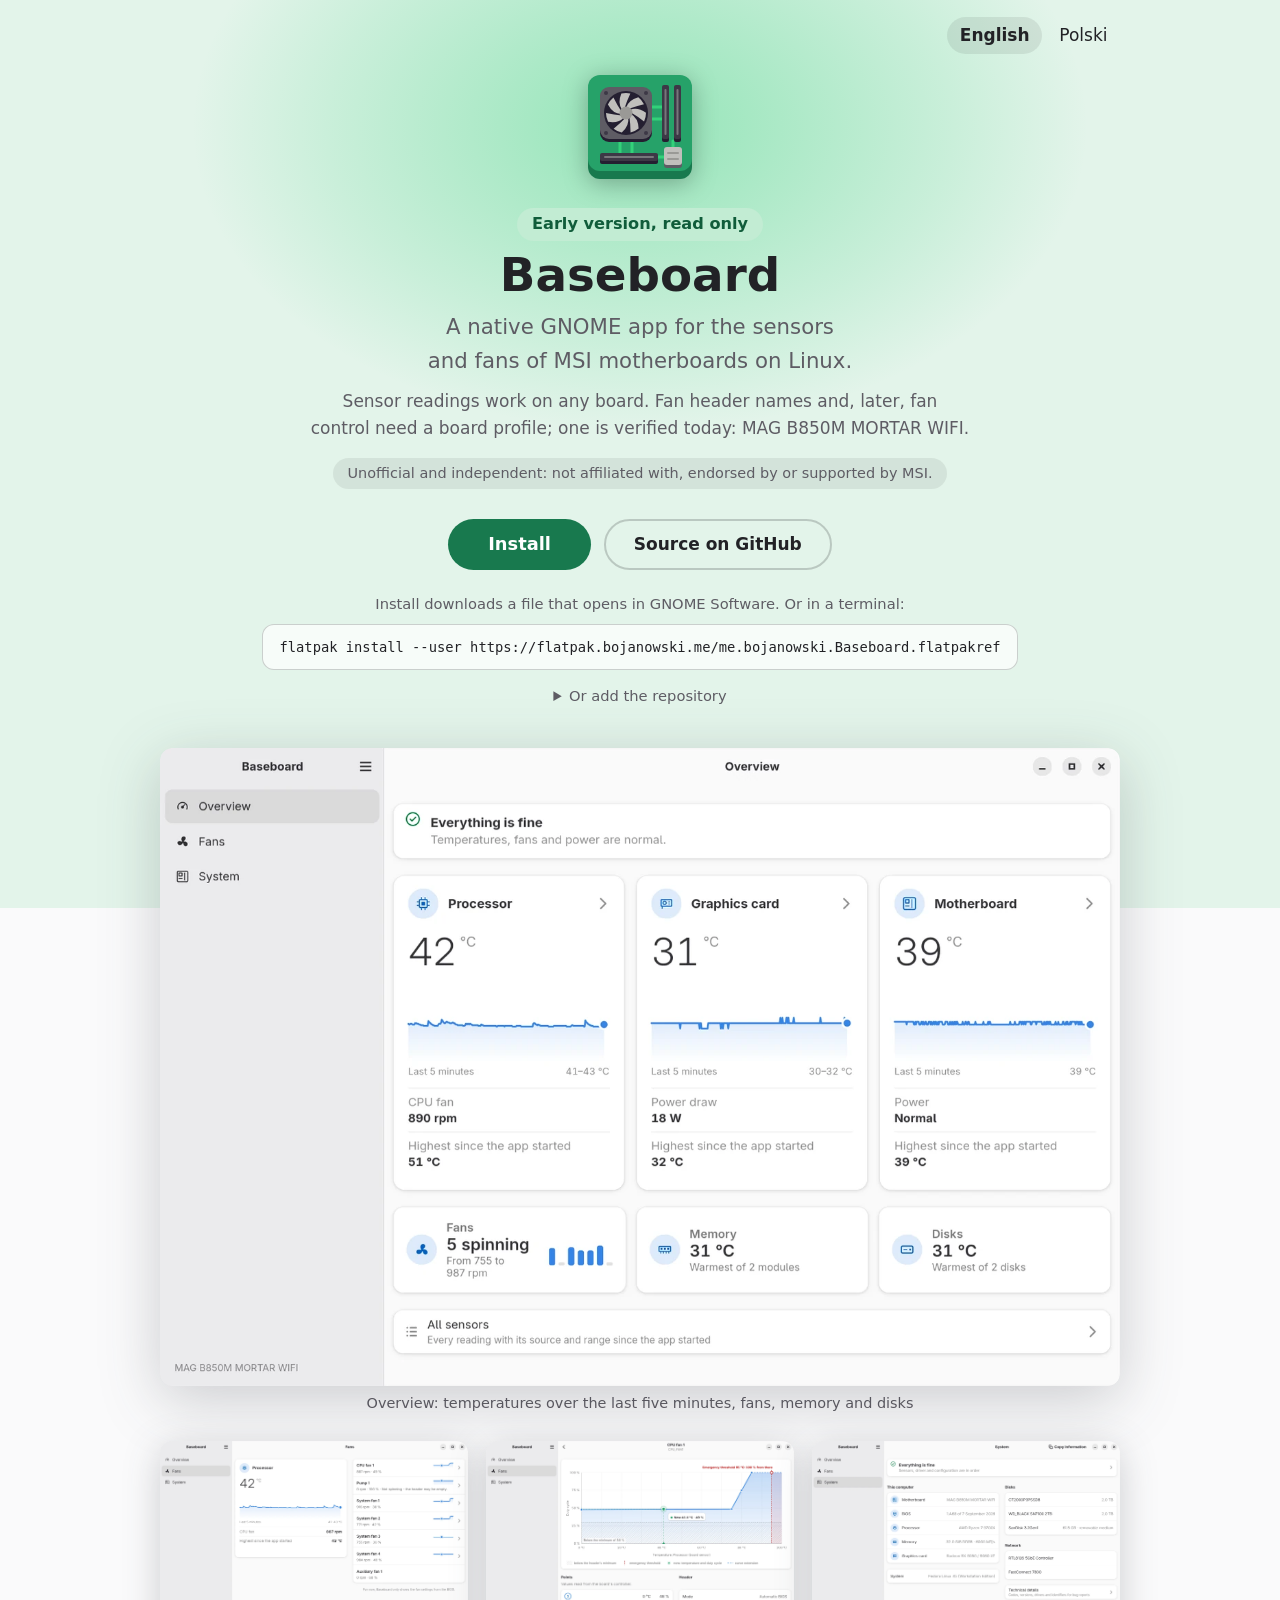
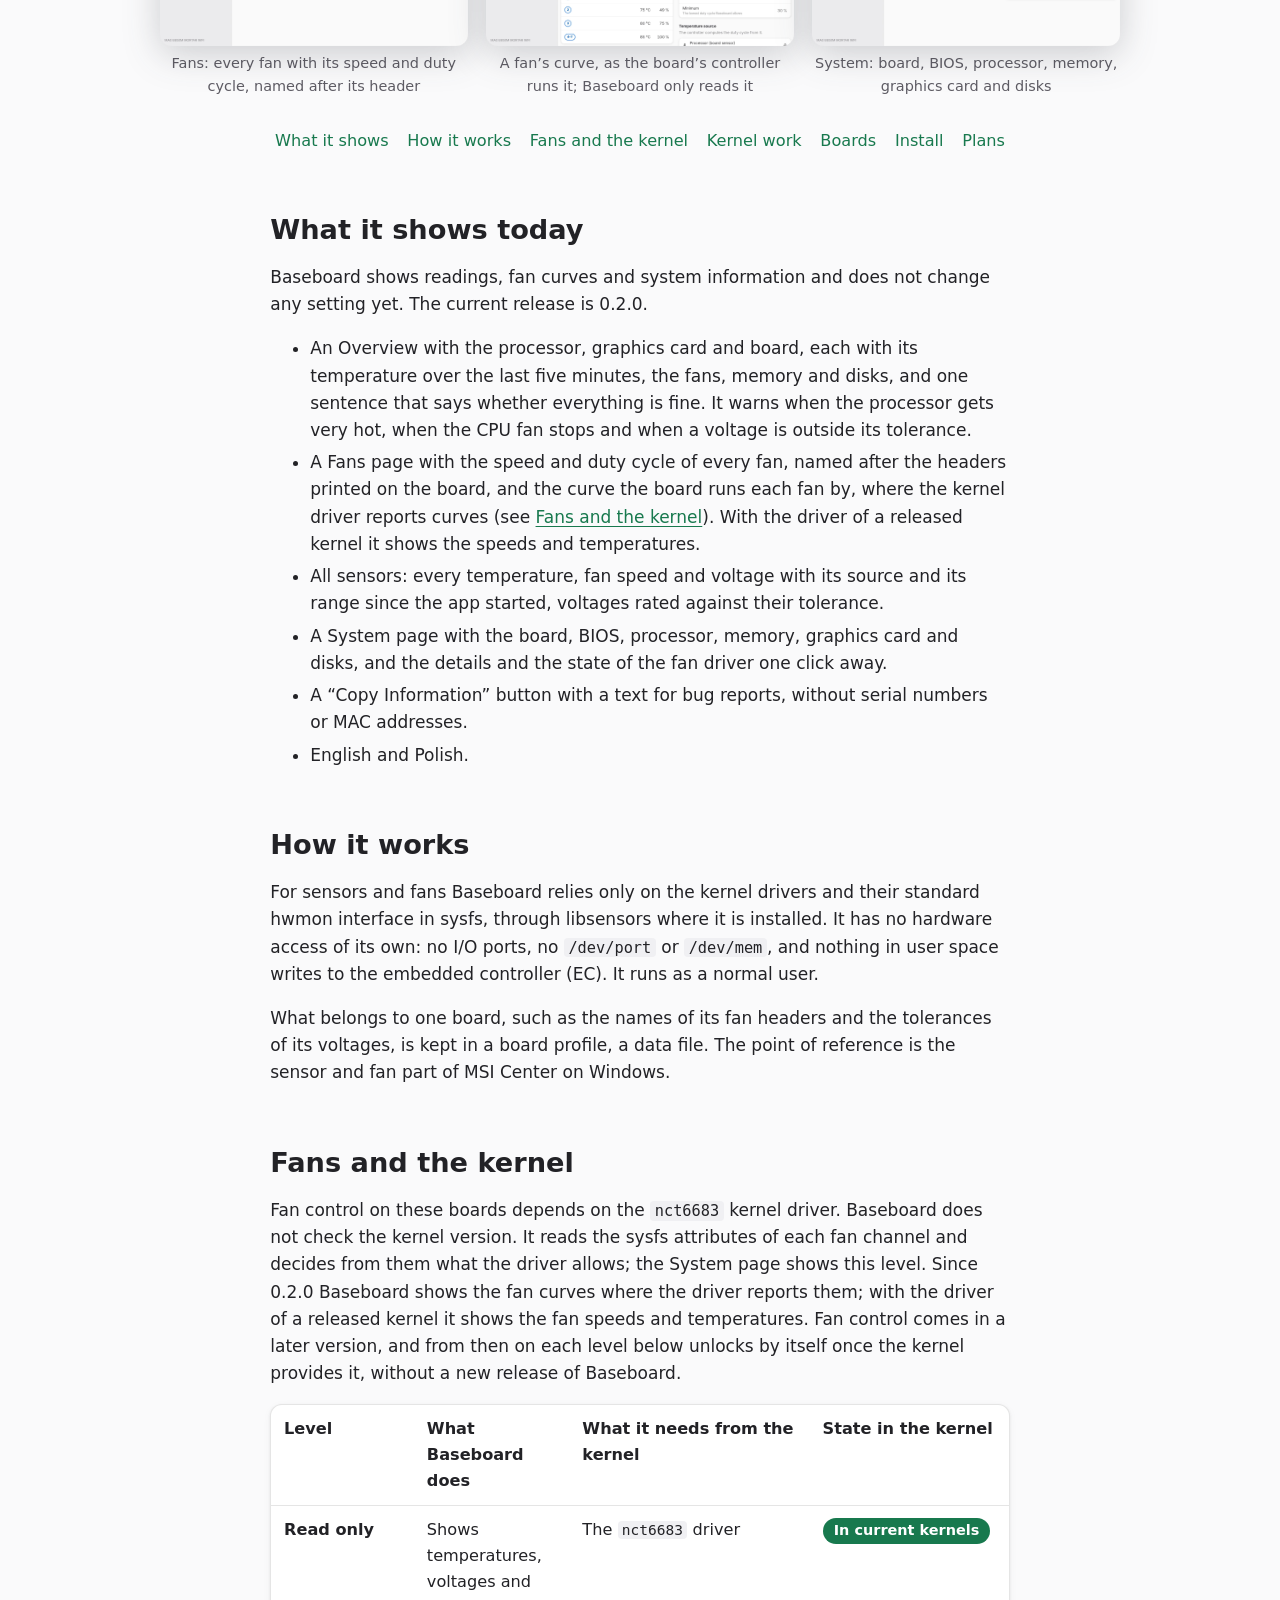
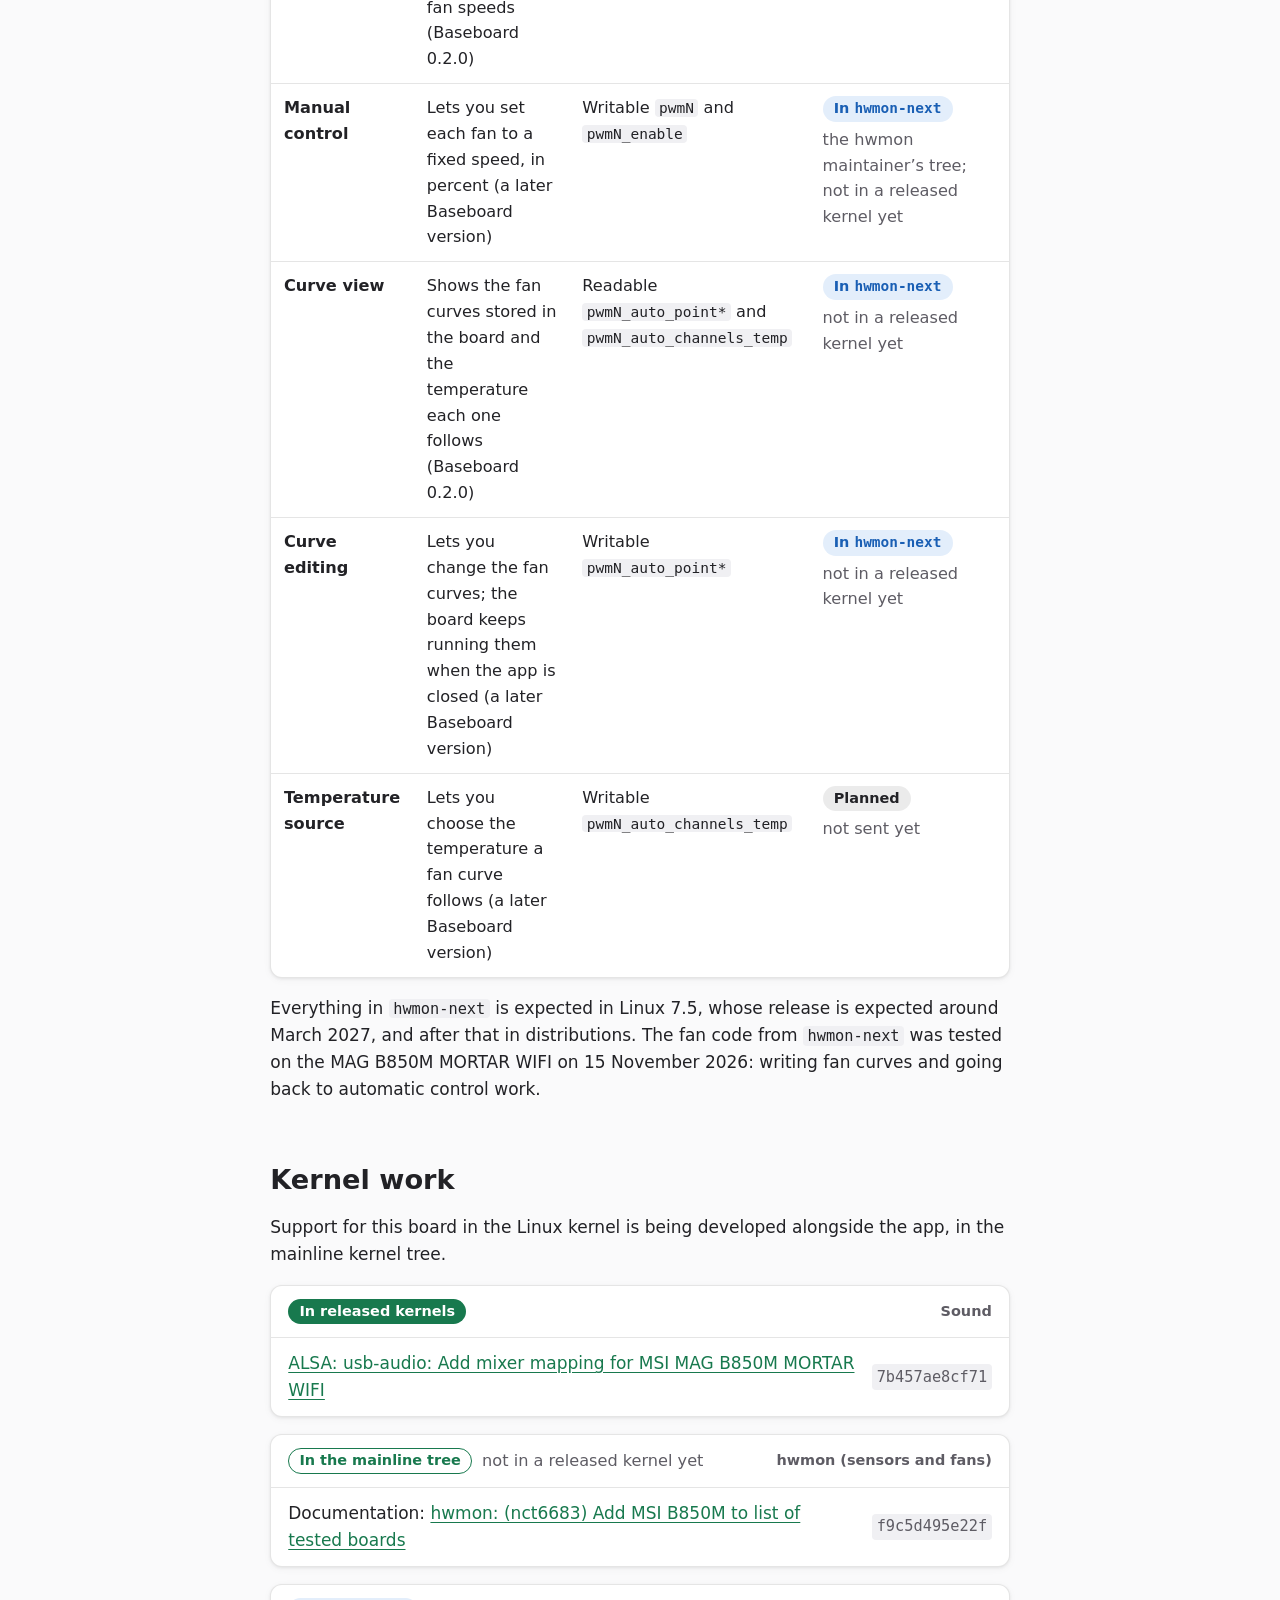
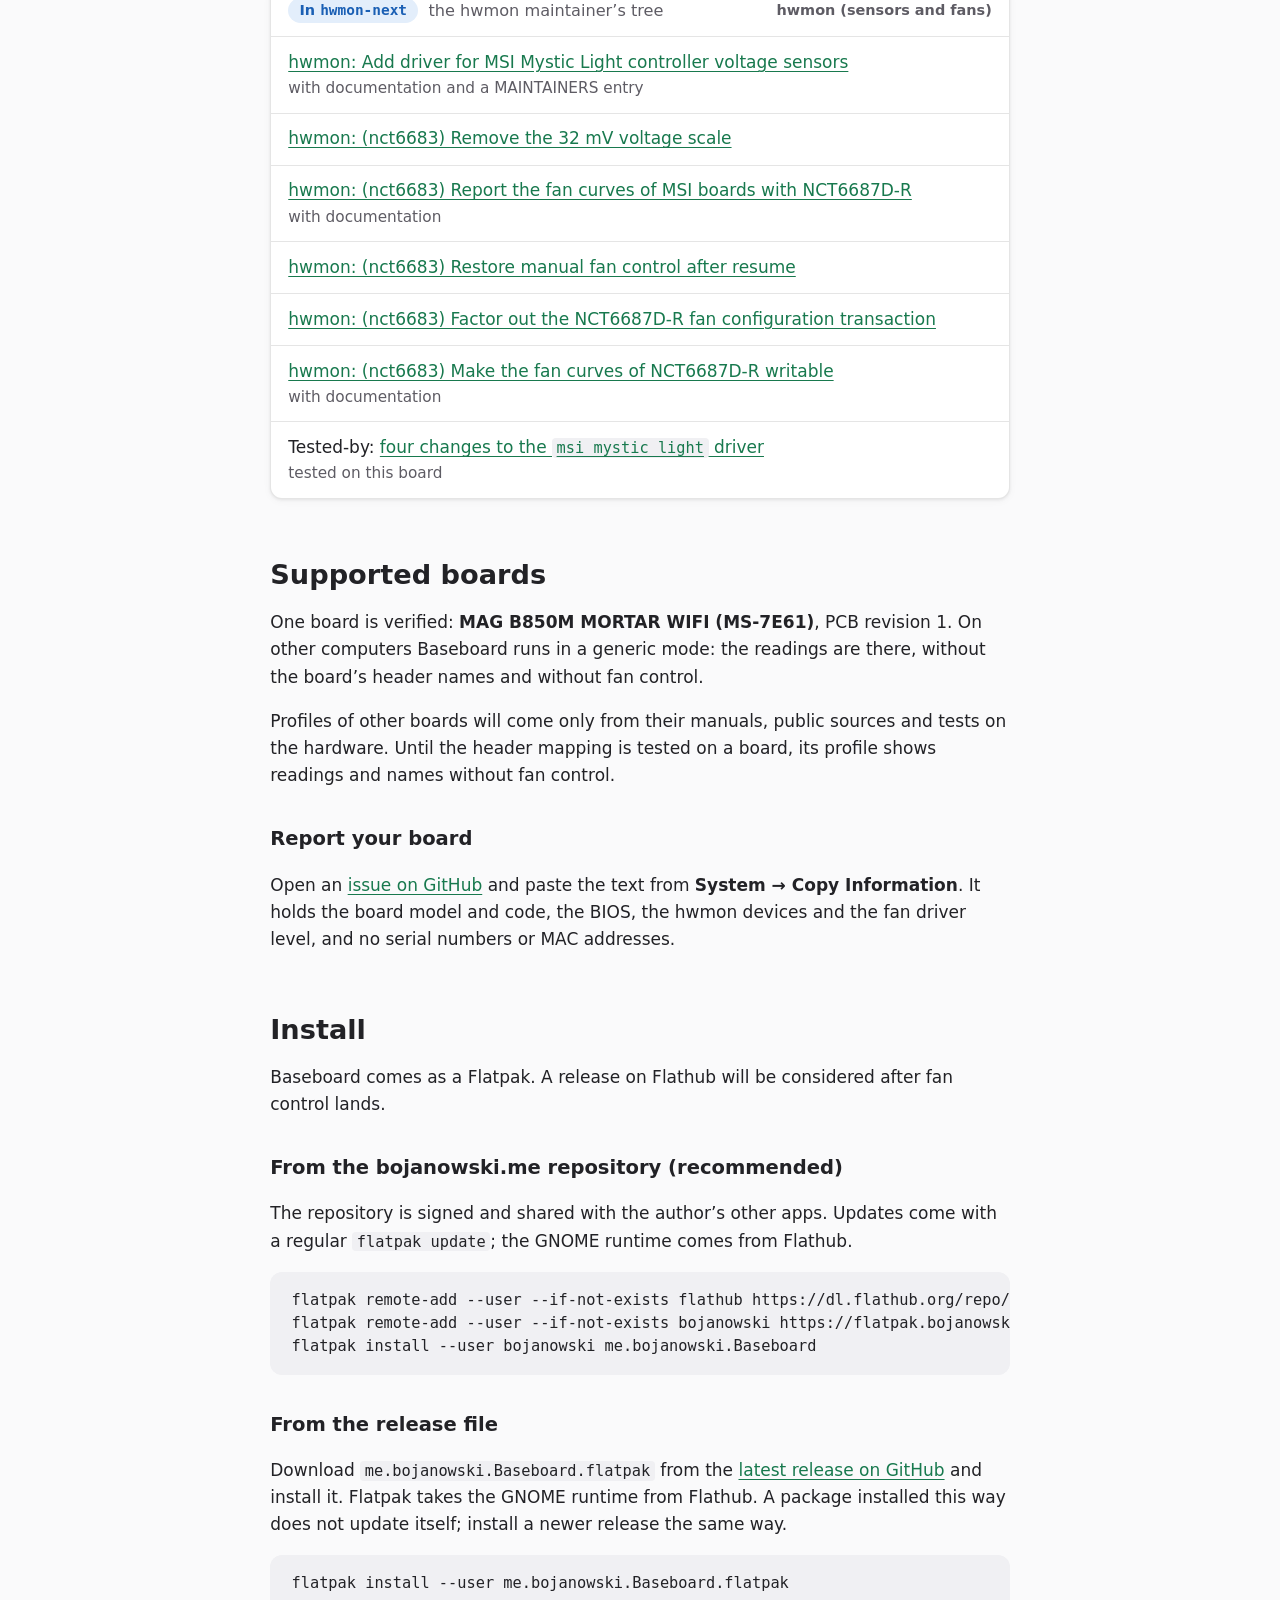
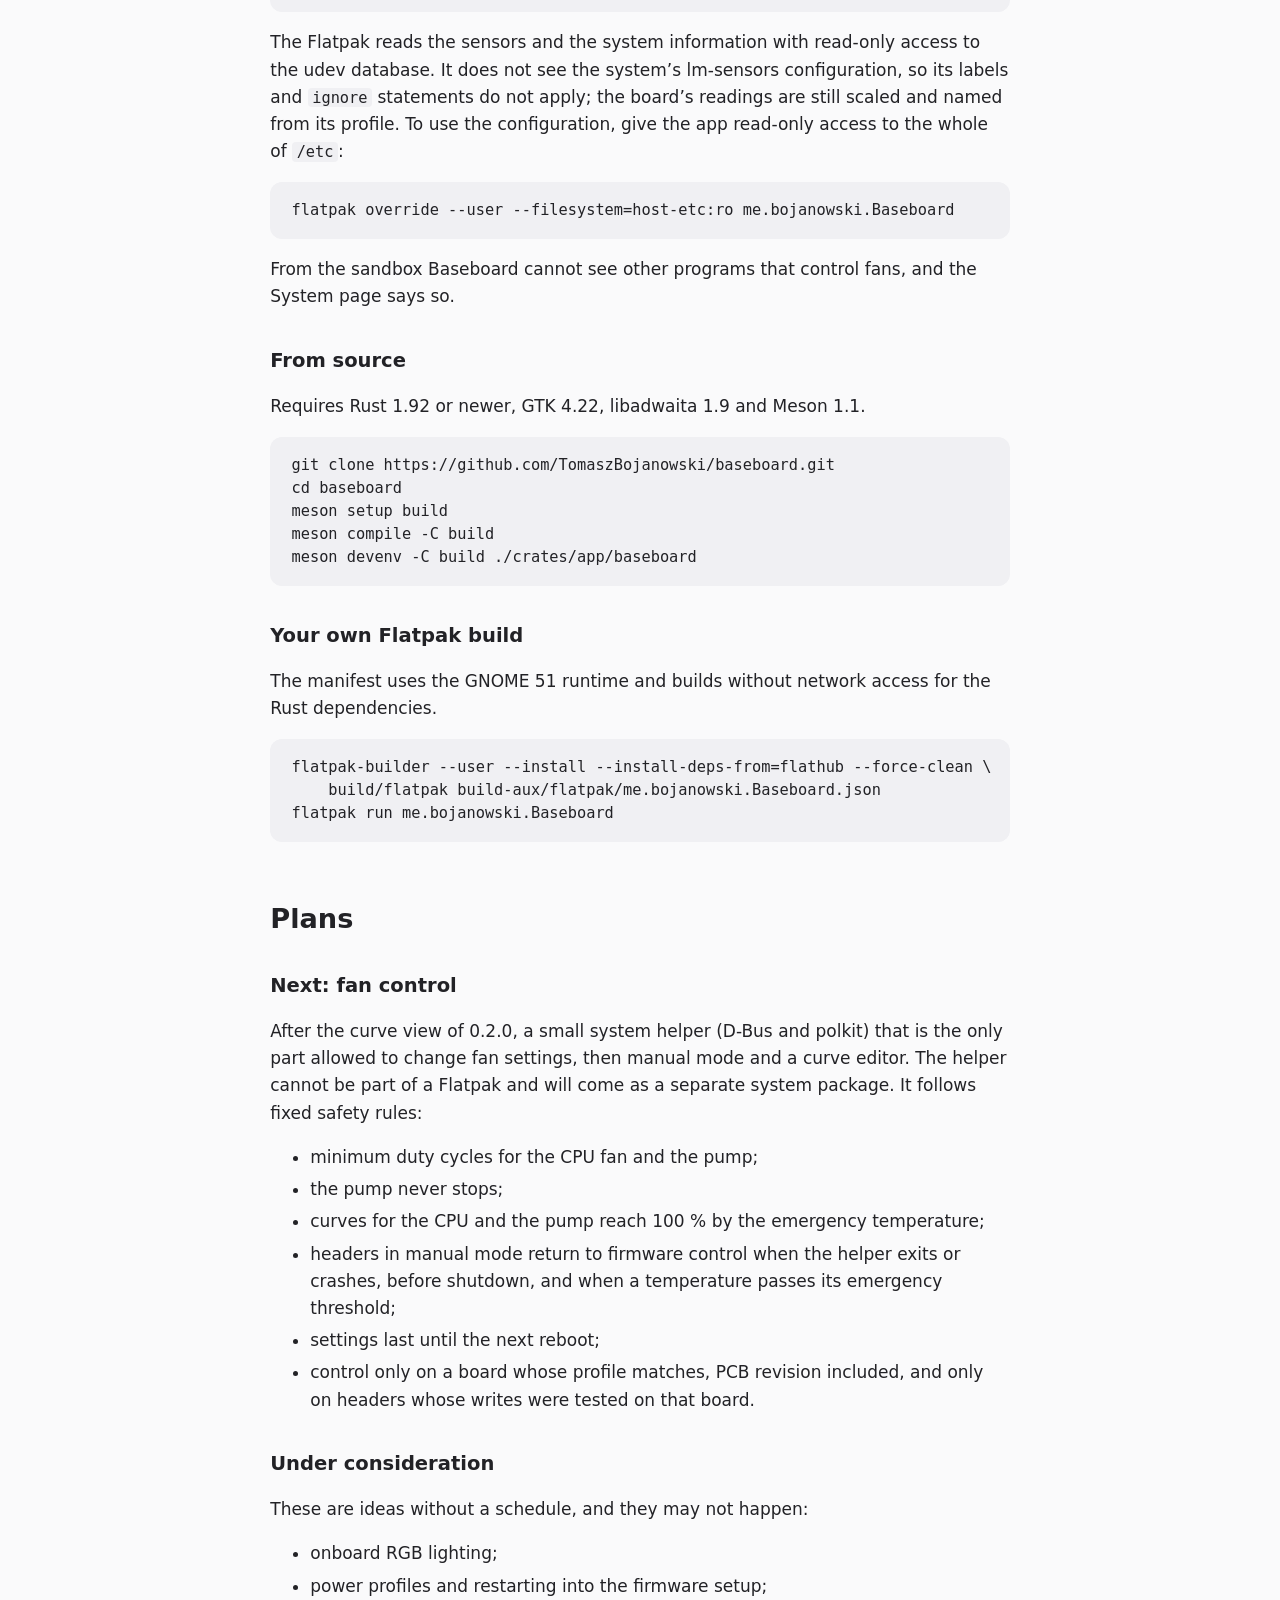
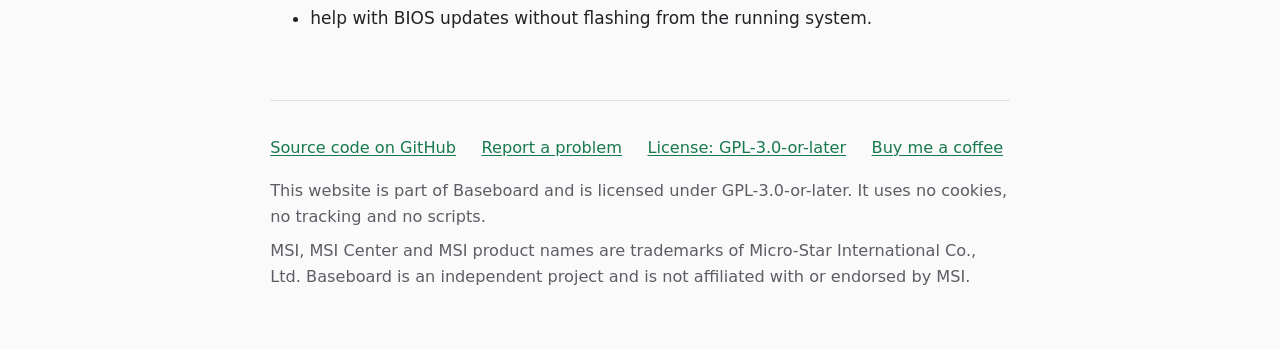
==== commit 6f0ce7d9: "Website and README: rounded screenshots, simpler feature table README showed the release PNGs as the" ====
--- a/website/index.html
+++ b/website/index.html
@@ -63,30 +63,30 @@
 <section class="shots" aria-label="Screenshots">
 <figure class="shot main-shot">
 <picture>
-<source srcset="screenshots/0.2.0/overview-dark-en.png" media="(prefers-color-scheme: dark)">
-<img src="screenshots/0.2.0/overview-en.png" width="1572" height="1072" alt="The Overview page: “Everything is fine” on top; cards for the processor, graphics card and motherboard, each with its temperature, a line of the last five minutes and the highest value since the app started; tiles for the fans, memory and disks; and a row that opens all sensors.">
+<source srcset="screenshots/0.2.0/overview-dark-en.webp" media="(prefers-color-scheme: dark)">
+<img src="screenshots/0.2.0/overview-en.webp" width="1400" height="930" alt="The Overview page: “Everything is fine” on top; cards for the processor, graphics card and motherboard, each with its temperature, a line of the last five minutes and the highest value since the app started; tiles for the fans, memory and disks; and a row that opens all sensors.">
 </picture>
 <figcaption>Overview: temperatures over the last five minutes, fans, memory and disks</figcaption>
 </figure>
 <div class="shot-row">
 <figure class="shot">
 <picture>
-<source srcset="screenshots/0.2.0/fans-dark-en.png" media="(prefers-color-scheme: dark)">
-<img src="screenshots/0.2.0/fans-en.png" width="1572" height="1072" loading="lazy" alt="The Fans page: the processor card with its temperature and the CPU fan speed, and a list of the fans named after their headers, with their speed and duty cycle and a small curve where the driver reports one.">
+<source srcset="screenshots/0.2.0/fans-dark-en.webp" media="(prefers-color-scheme: dark)">
+<img src="screenshots/0.2.0/fans-en.webp" width="1400" height="930" loading="lazy" alt="The Fans page: the processor card with its temperature and the CPU fan speed, and a list of the fans named after their headers, with their speed and duty cycle and a small curve where the driver reports one.">
 </picture>
 <figcaption>Fans: every fan with its speed and duty cycle, named after its header</figcaption>
 </figure>
 <figure class="shot">
 <picture>
-<source srcset="screenshots/0.2.0/fan-curve-dark-en.png" media="(prefers-color-scheme: dark)">
-<img src="screenshots/0.2.0/fan-curve-en.png" width="1572" height="1072" loading="lazy" alt="The curve of the CPU fan: duty cycle against the processor temperature measured by the board, with the point the fan runs at now, the emergency threshold, and the curve points read from the board’s controller.">
+<source srcset="screenshots/0.2.0/fan-curve-dark-en.webp" media="(prefers-color-scheme: dark)">
+<img src="screenshots/0.2.0/fan-curve-en.webp" width="1400" height="930" loading="lazy" alt="The curve of the CPU fan: duty cycle against the processor temperature measured by the board, with the point the fan runs at now, the emergency threshold, and the curve points read from the board’s controller.">
 </picture>
 <figcaption>A fan’s curve, as the board’s controller runs it; Baseboard only reads it</figcaption>
 </figure>
 <figure class="shot">
 <picture>
-<source srcset="screenshots/0.2.0/system-dark-en.png" media="(prefers-color-scheme: dark)">
-<img src="screenshots/0.2.0/system-en.png" width="1572" height="1072" loading="lazy" alt="The System page: “Everything is fine” on top; the motherboard, BIOS with its date, processor, memory and graphics card; the disks and network cards; the operating system; and a row that opens the technical details.">
+<source srcset="screenshots/0.2.0/system-dark-en.webp" media="(prefers-color-scheme: dark)">
+<img src="screenshots/0.2.0/system-en.webp" width="1400" height="930" loading="lazy" alt="The System page: “Everything is fine” on top; the motherboard, BIOS with its date, processor, memory and graphics card; the disks and network cards; the operating system; and a row that opens the technical details.">
 </picture>
 <figcaption>System: board, BIOS, processor, memory, graphics card and disks</figcaption>
 </figure>
@@ -134,11 +134,11 @@
 <tr><th scope="col">Level</th><th scope="col">What Baseboard does</th><th scope="col">What it needs from the kernel</th><th scope="col">State in the kernel</th></tr>
 </thead>
 <tbody>
-<tr><th scope="row">Read only</th><td data-label="What Baseboard does">Readings and fan speeds, with a note that control needs a newer driver (0.2.0)</td><td data-label="What it needs from the kernel">The <code>nct6683</code> driver for the board’s NCT6687D-R chip</td><td data-label="State in the kernel"><span class="pill pill-released">In current kernels</span></td></tr>
-<tr><th scope="row">Manual control</th><td data-label="What Baseboard does">A fixed duty cycle per header, set through a system helper (later)</td><td data-label="What it needs from the kernel">Writable <code>pwmN</code> and <code>pwmN_enable</code>, and their restore after resume</td><td data-label="State in the kernel"><span class="pill pill-next">In <code>hwmon-next</code></span><span class="vh">,</span> <span class="state-note">the hwmon maintainer’s tree; not in a released kernel yet</span></td></tr>
-<tr><th scope="row">Curve view</th><td data-label="What Baseboard does">The fan curves stored in the EC and their temperature source, read only (0.2.0)</td><td data-label="What it needs from the kernel">Readable <code>pwmN_auto_point*</code> and <code>pwmN_auto_channels_temp</code></td><td data-label="State in the kernel"><span class="pill pill-next">In <code>hwmon-next</code></span><span class="vh">;</span> <span class="state-note">not in a released kernel yet</span></td></tr>
-<tr><th scope="row">Curve editing</th><td data-label="What Baseboard does">Editing the seven-point curves in the EC; they keep working without the app (later)</td><td data-label="What it needs from the kernel">Writable <code>pwmN_auto_point*</code></td><td data-label="State in the kernel"><span class="pill pill-next">In <code>hwmon-next</code></span><span class="vh">;</span> <span class="state-note">not in a released kernel yet</span></td></tr>
-<tr><th scope="row">Temperature source</th><td data-label="What Baseboard does">Choosing the sensor a curve follows (later)</td><td data-label="What it needs from the kernel">Writable <code>pwmN_auto_channels_temp</code></td><td data-label="State in the kernel"><span class="pill pill-planned">Planned</span><span class="vh">,</span> <span class="state-note">not sent yet</span></td></tr>
+<tr><th scope="row">Read only</th><td data-label="What Baseboard does">Shows temperatures, voltages and fan speeds (Baseboard 0.2.0)</td><td data-label="What it needs from the kernel">The <code>nct6683</code> driver</td><td data-label="State in the kernel"><span class="pill pill-released">In current kernels</span></td></tr>
+<tr><th scope="row">Manual control</th><td data-label="What Baseboard does">Lets you set each fan to a fixed speed, in percent (a later Baseboard version)</td><td data-label="What it needs from the kernel">Writable <code>pwmN</code> and <code>pwmN_enable</code></td><td data-label="State in the kernel"><span class="pill pill-next">In <code>hwmon-next</code></span><span class="vh">,</span> <span class="state-note">the hwmon maintainer’s tree; not in a released kernel yet</span></td></tr>
+<tr><th scope="row">Curve view</th><td data-label="What Baseboard does">Shows the fan curves stored in the board and the temperature each one follows (Baseboard 0.2.0)</td><td data-label="What it needs from the kernel">Readable <code>pwmN_auto_point*</code> and <code>pwmN_auto_channels_temp</code></td><td data-label="State in the kernel"><span class="pill pill-next">In <code>hwmon-next</code></span><span class="vh">;</span> <span class="state-note">not in a released kernel yet</span></td></tr>
+<tr><th scope="row">Curve editing</th><td data-label="What Baseboard does">Lets you change the fan curves; the board keeps running them when the app is closed (a later Baseboard version)</td><td data-label="What it needs from the kernel">Writable <code>pwmN_auto_point*</code></td><td data-label="State in the kernel"><span class="pill pill-next">In <code>hwmon-next</code></span><span class="vh">;</span> <span class="state-note">not in a released kernel yet</span></td></tr>
+<tr><th scope="row">Temperature source</th><td data-label="What Baseboard does">Lets you choose the temperature a fan curve follows (a later Baseboard version)</td><td data-label="What it needs from the kernel">Writable <code>pwmN_auto_channels_temp</code></td><td data-label="State in the kernel"><span class="pill pill-planned">Planned</span><span class="vh">,</span> <span class="state-note">not sent yet</span></td></tr>
 </tbody>
 </table>
 </div>
--- a/website/style.css
+++ b/website/style.css
@@ -353,29 +353,19 @@
     margin-top: calc(-1 * var(--overlap));
 }
 
-/* The PNGs are the release screenshots that metainfo and README use: the
-   window (1500 × 1000 at 36, 26 of 1572 × 1072) with its own shadow and,
-   taken without a compositor, square corners and a 6 px edge with light
-   lines. The picture shows the window without the shadow and the edge
-   (1488 × 988 at 42, 32), so the files stay as they are. */
-.shot picture {
+/* Each picture is the window alone, with transparent rounded corners and
+   without a shadow (screenshots/<version>/*.webp); the shadow is drawn
+   here. */
+.shot img {
     display: block;
-    overflow: hidden;
-    aspect-ratio: 1488 / 988;
+    width: 100%;
+    height: auto;
     border-radius: 12px;
     filter: drop-shadow(0 8px 18px var(--shot-shadow));
 }
 
-.main-shot picture {
+.main-shot img {
     filter: drop-shadow(0 14px 30px var(--shot-shadow));
-}
-
-.shot img {
-    display: block;
-    width: calc(100% * 1572 / 1488);
-    max-width: none;
-    height: auto;
-    margin: calc(-100% * 32 / 1488) 0 0 calc(-100% * 42 / 1488);
 }
 
 .shot-row {
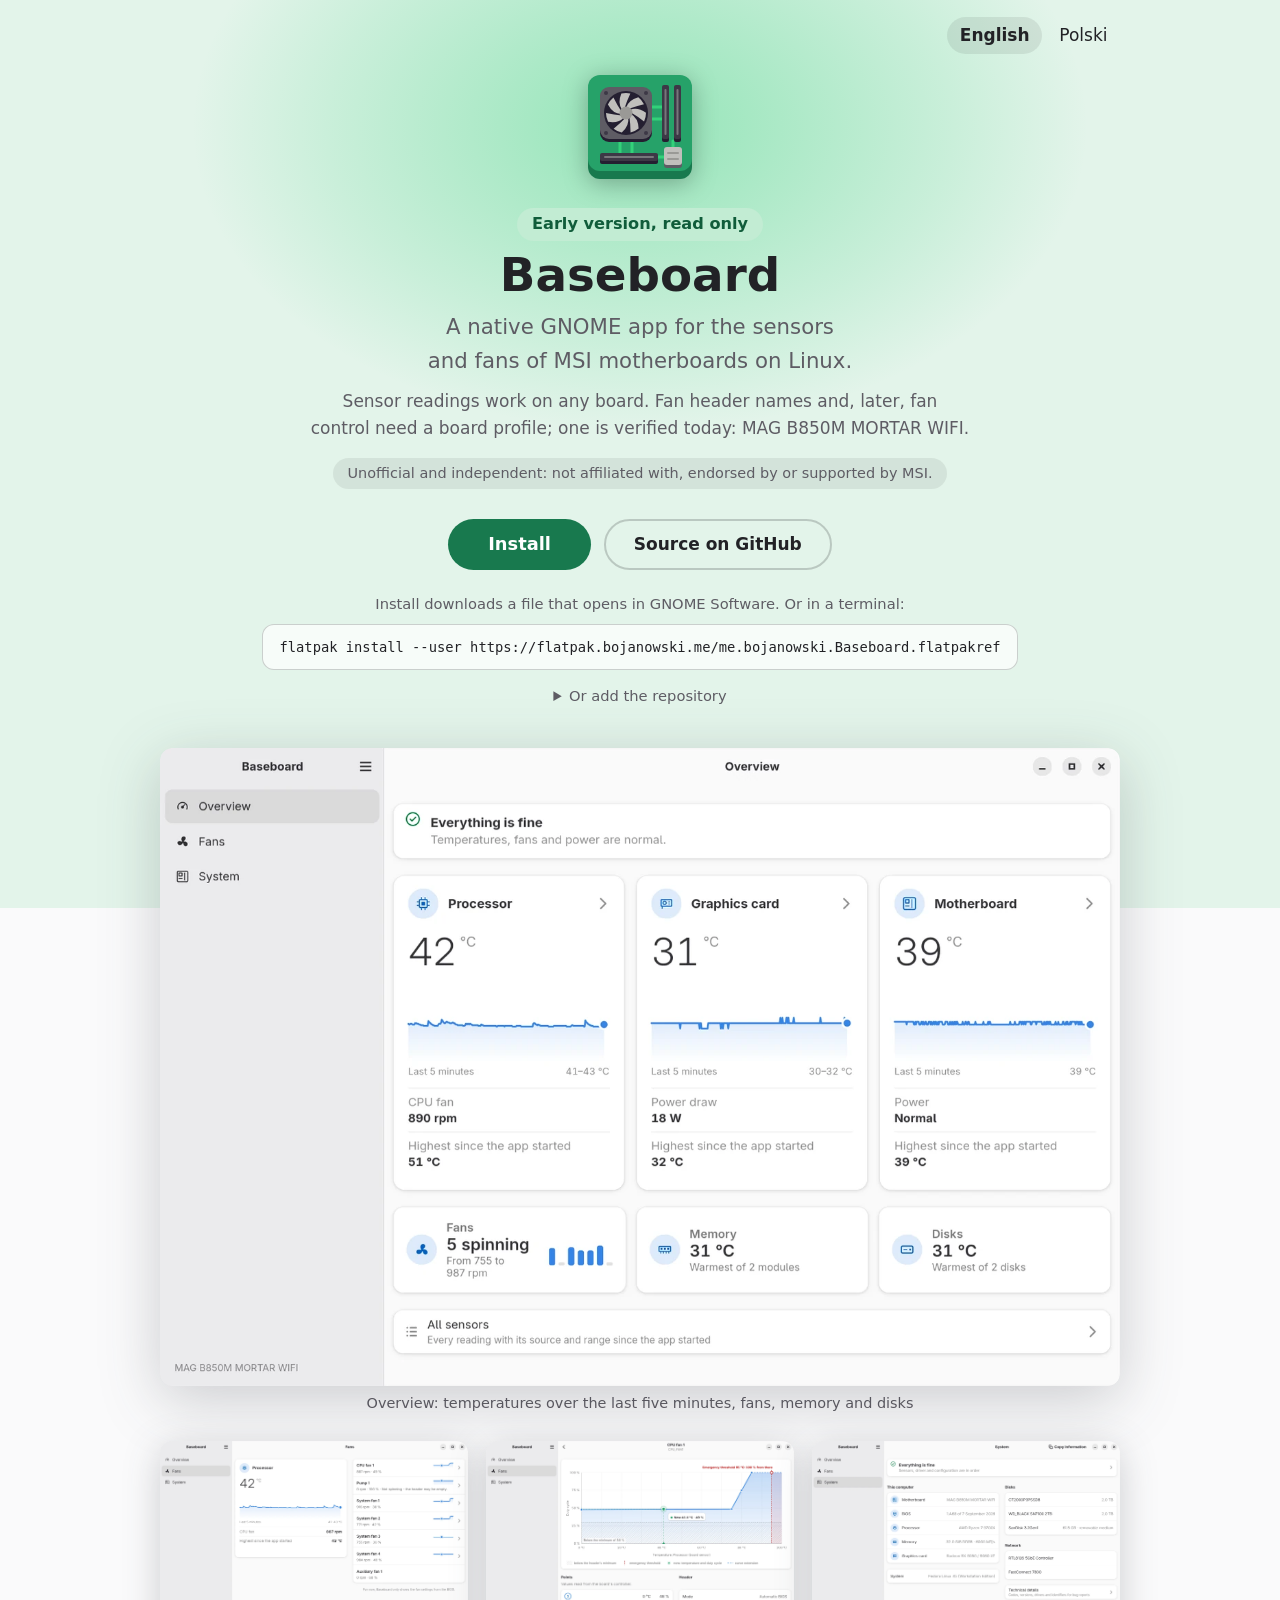
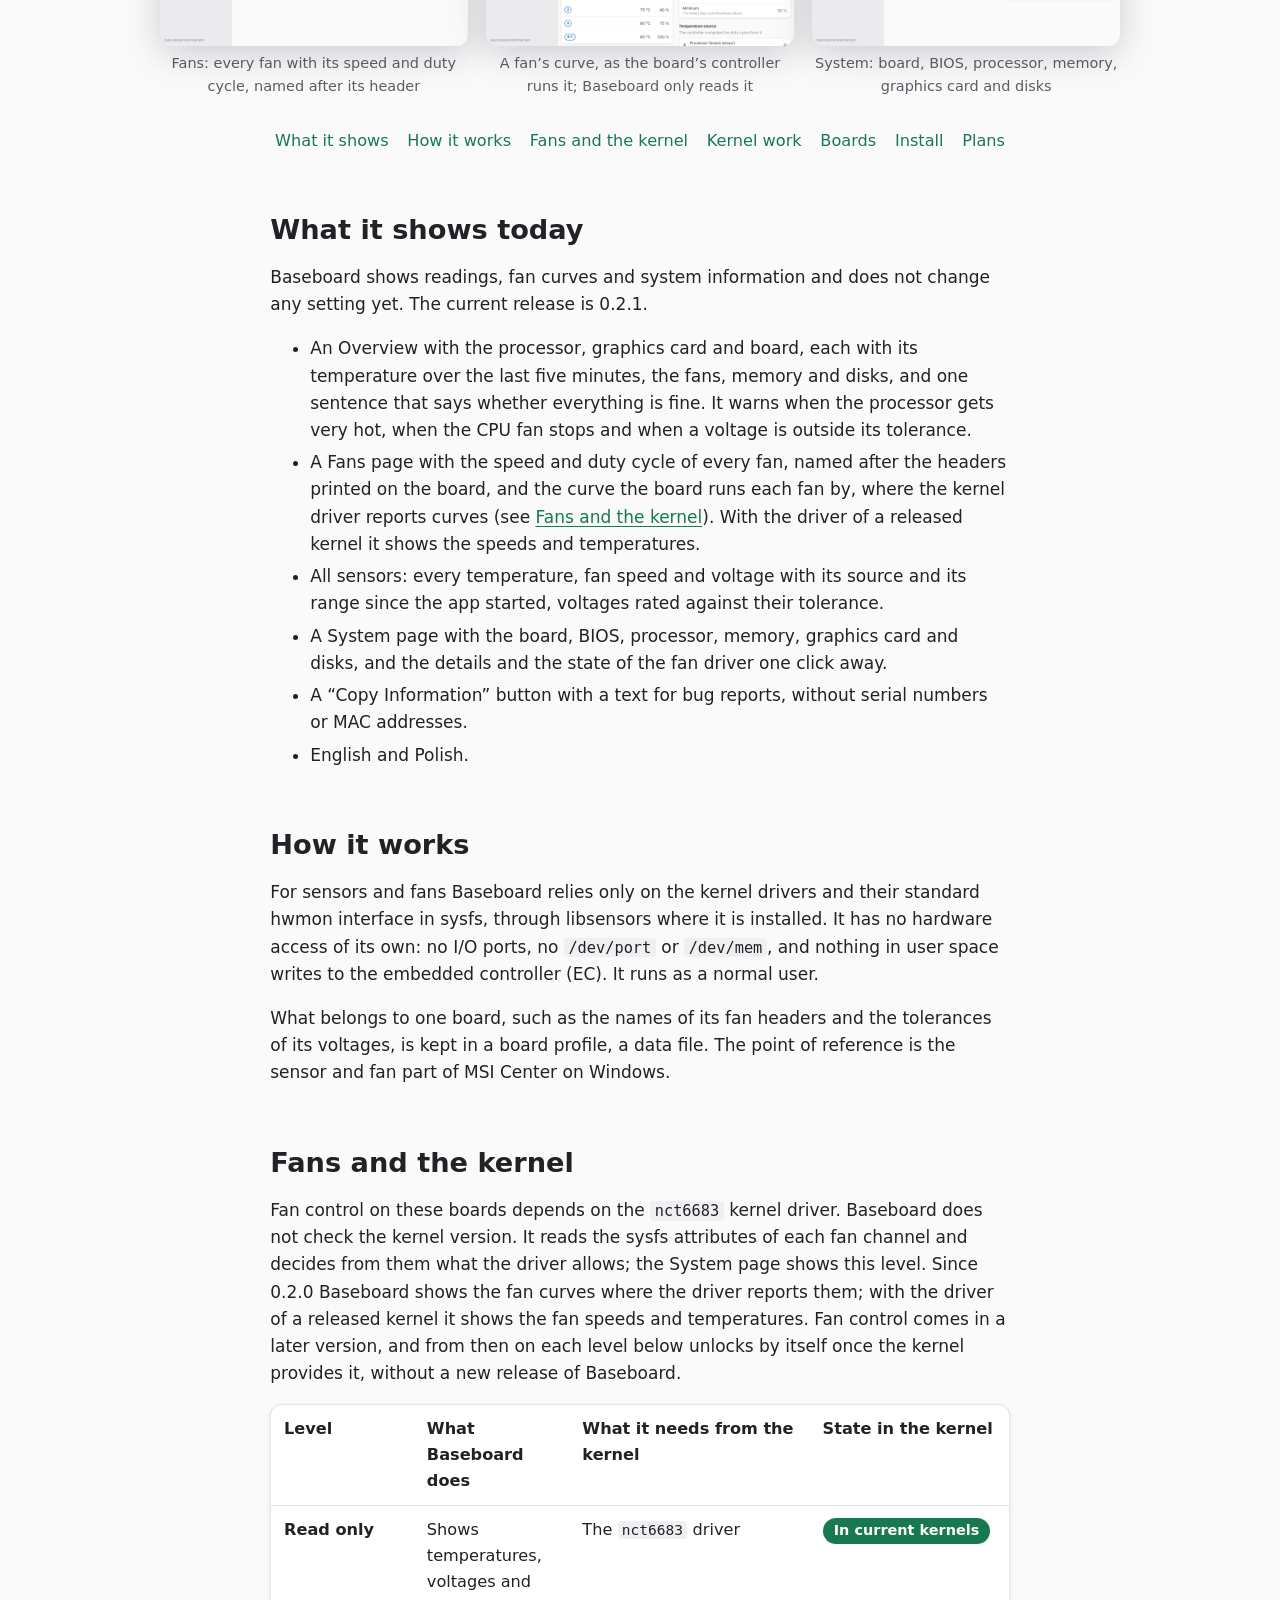
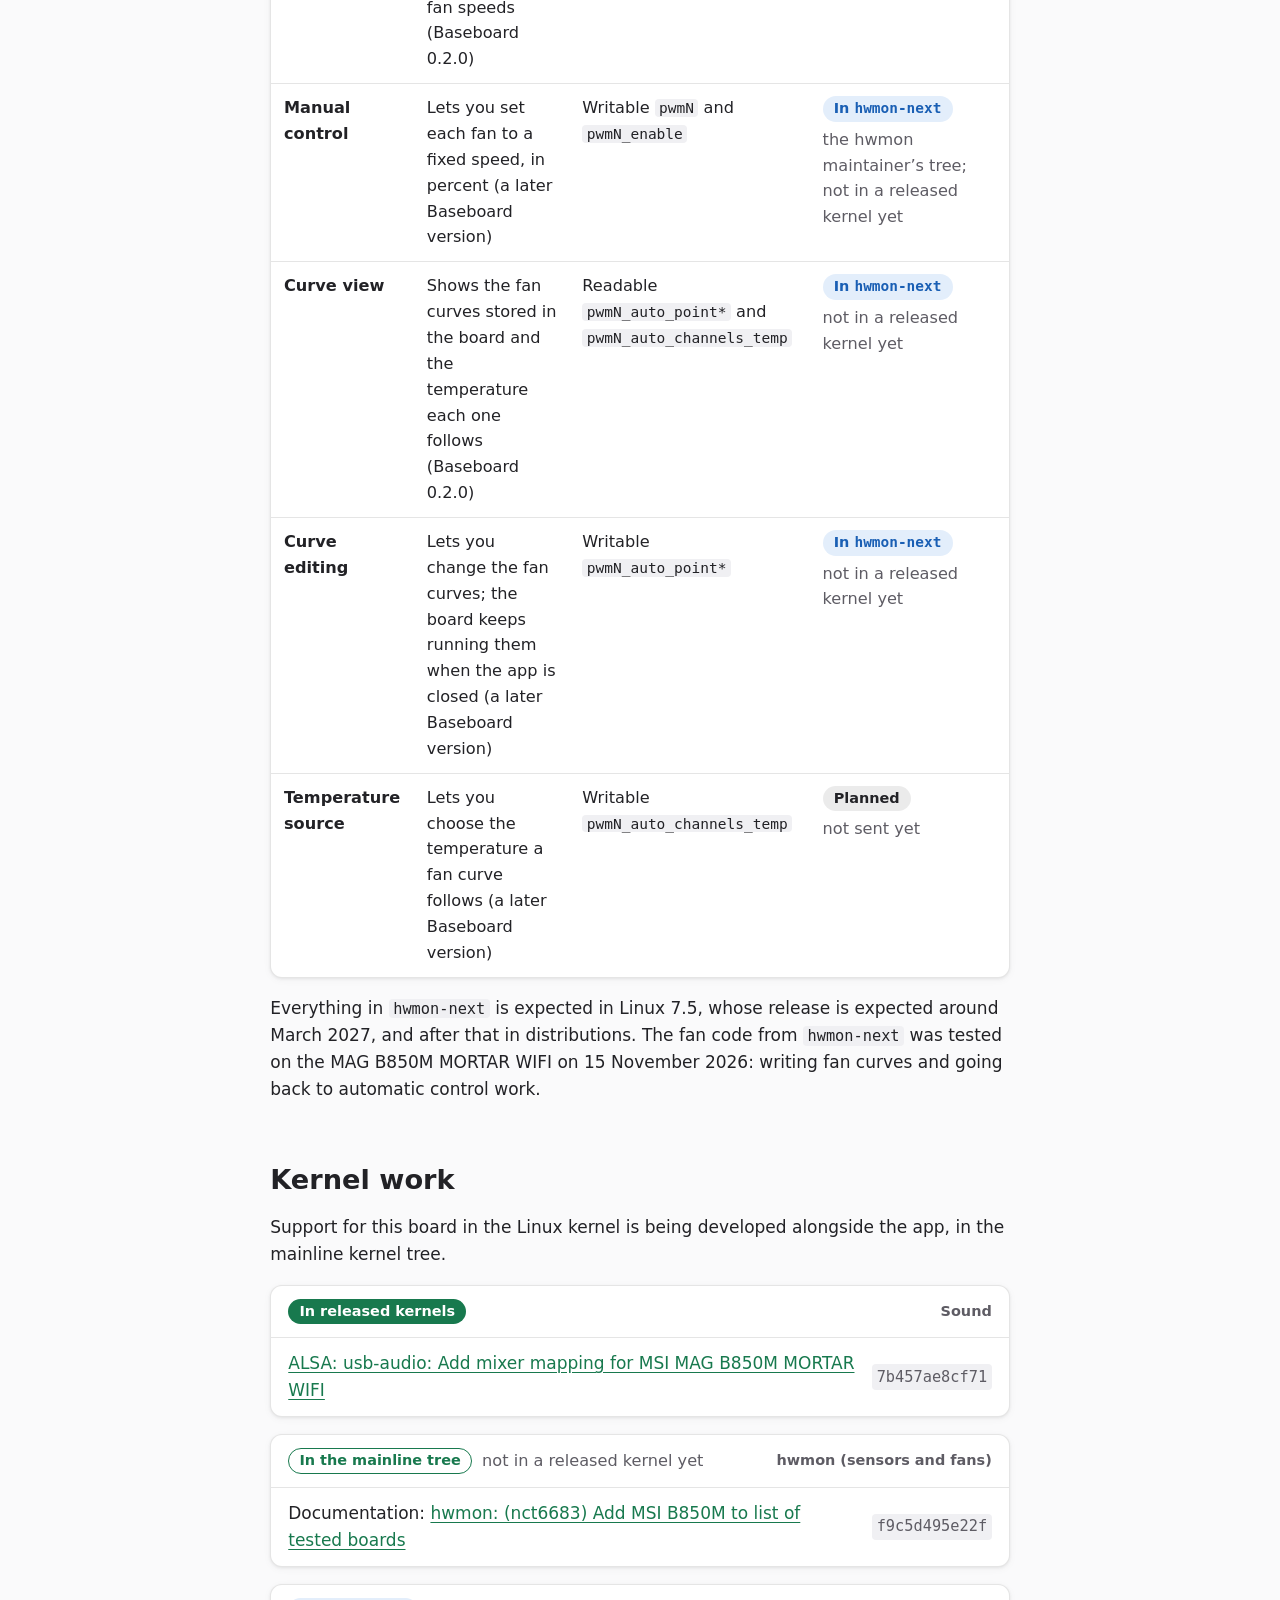
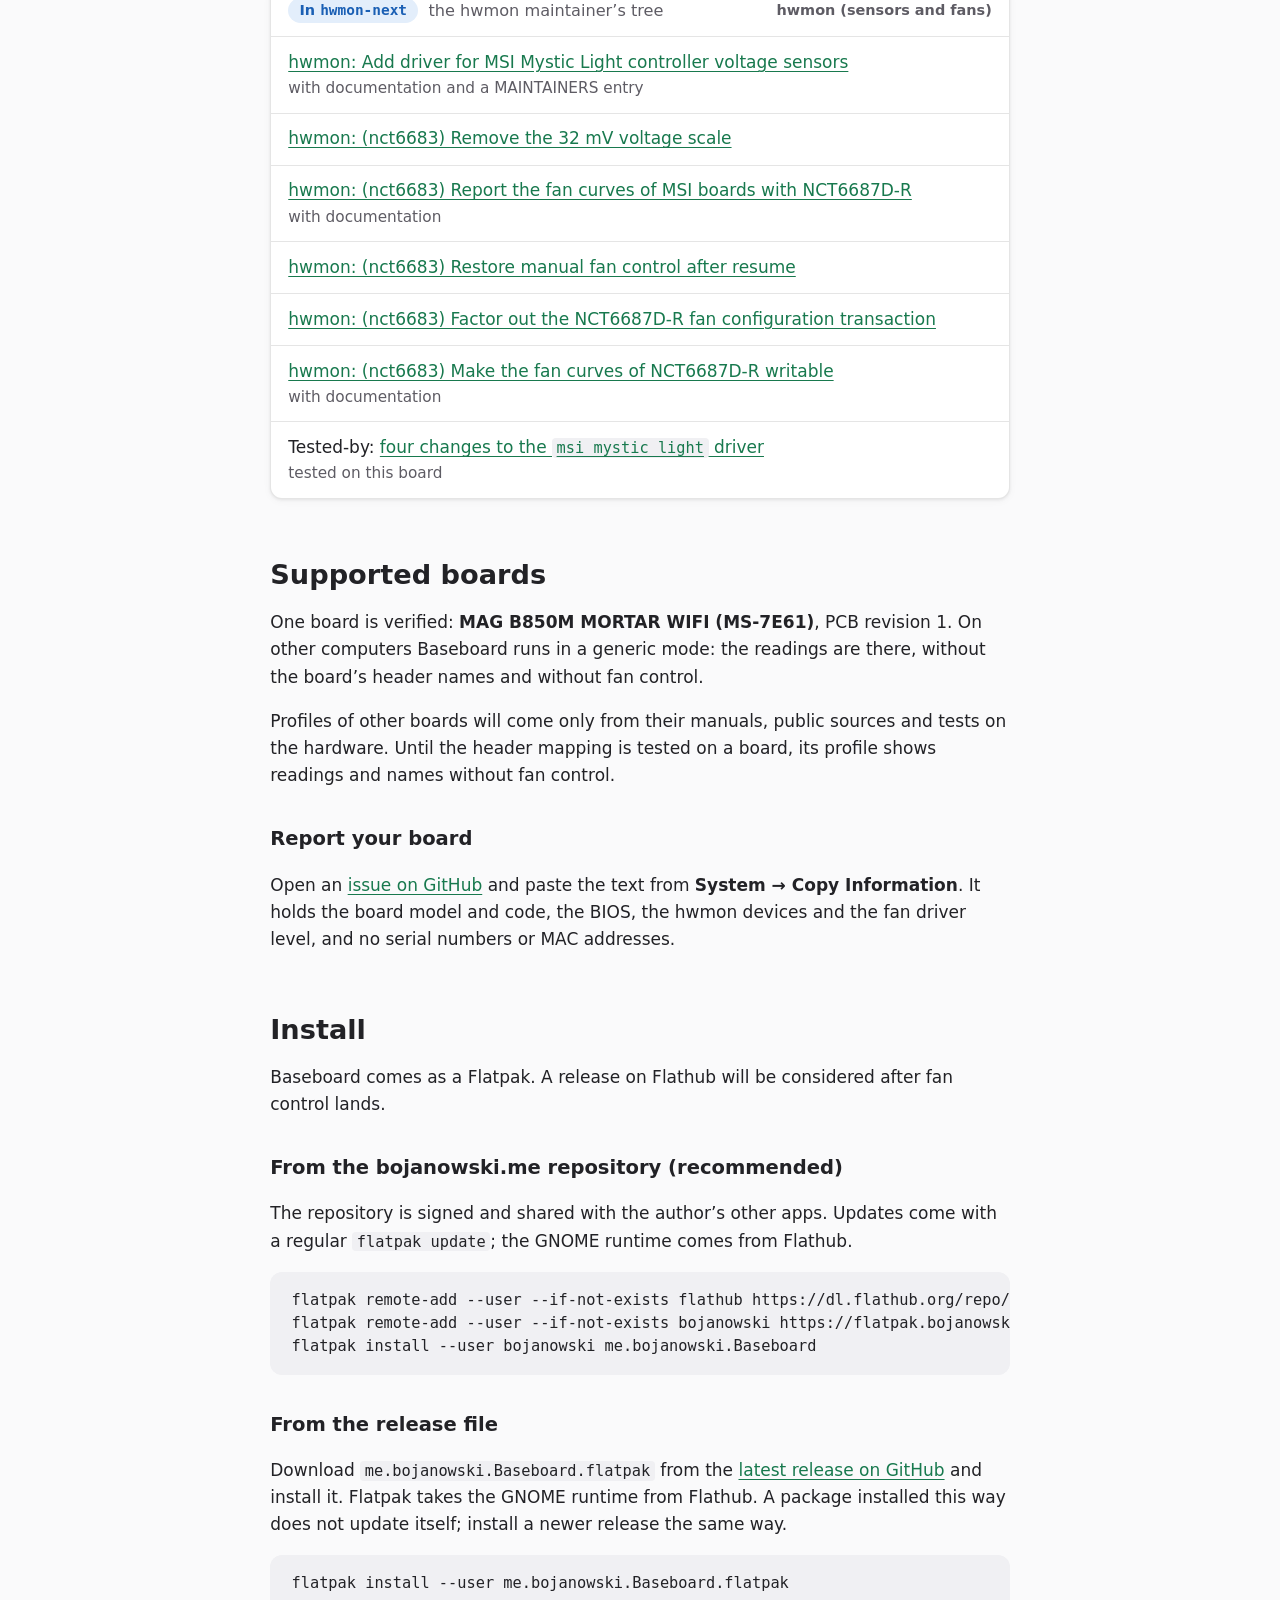
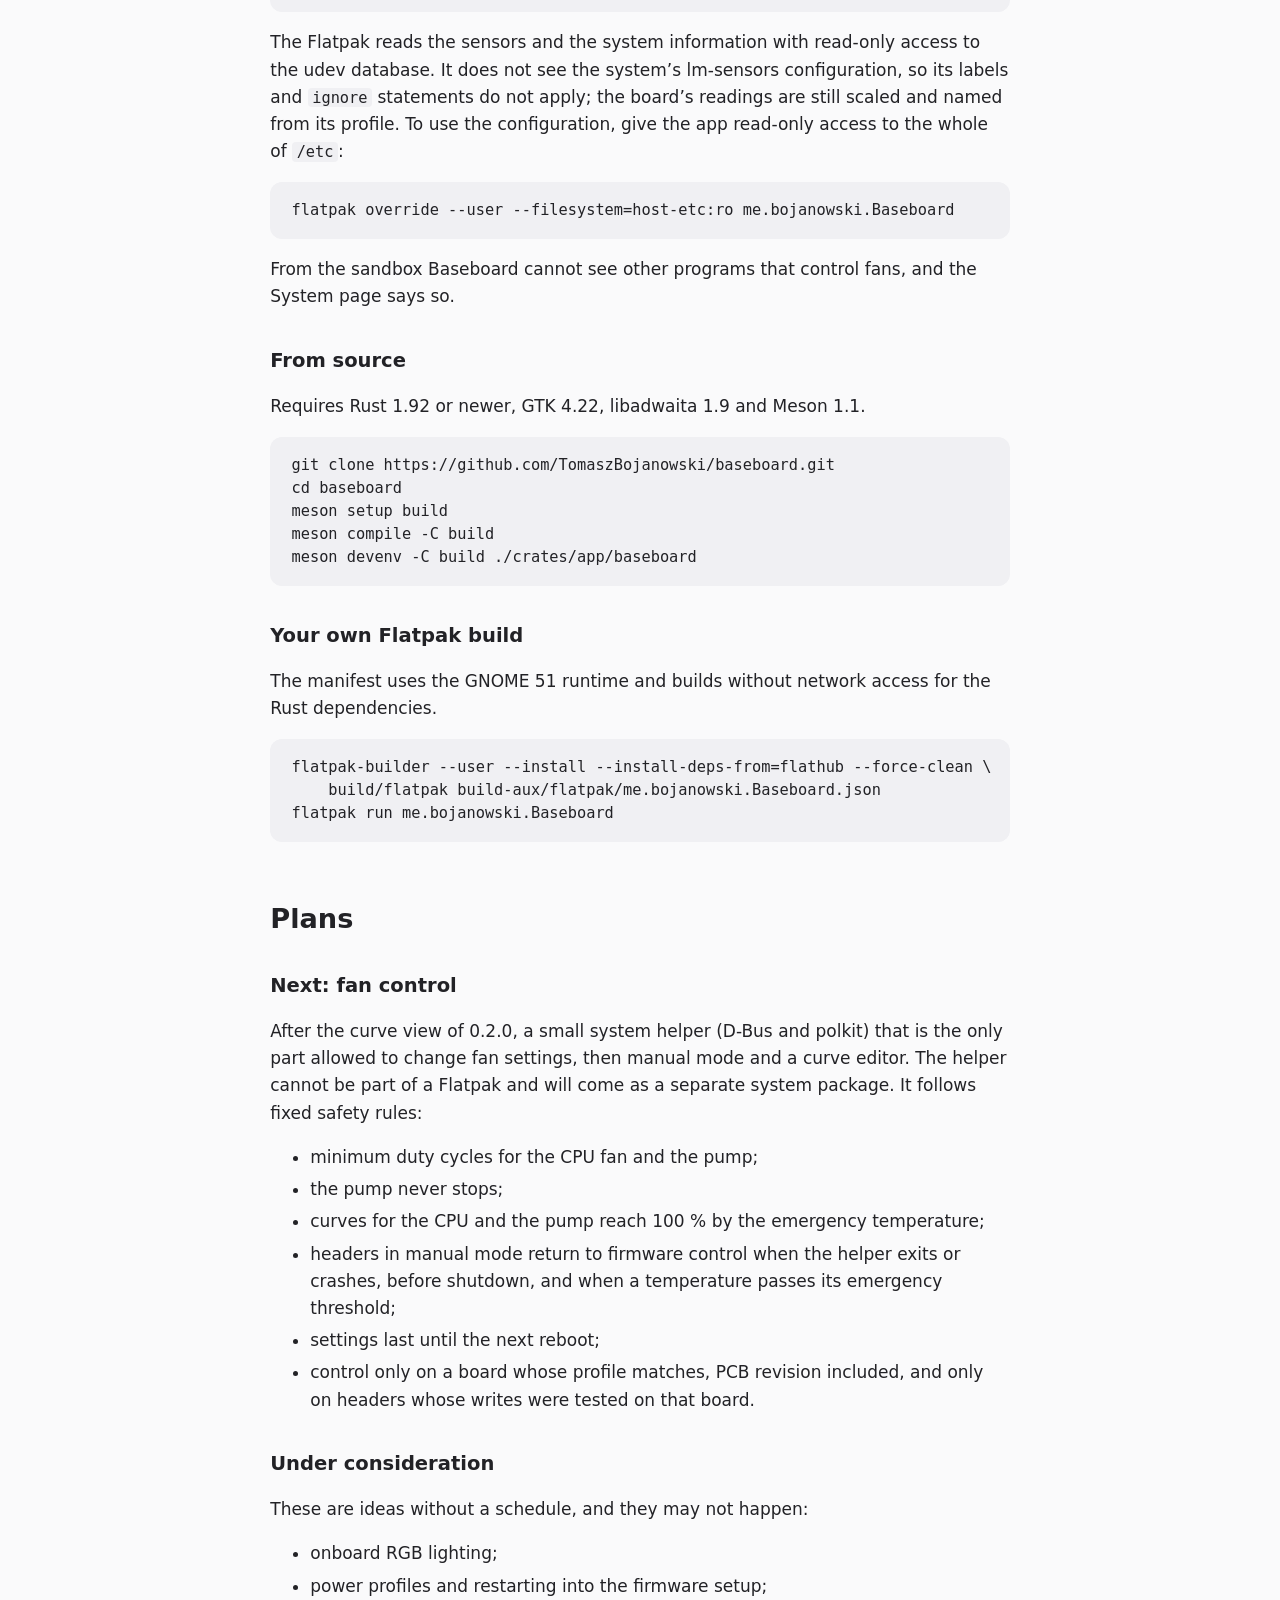
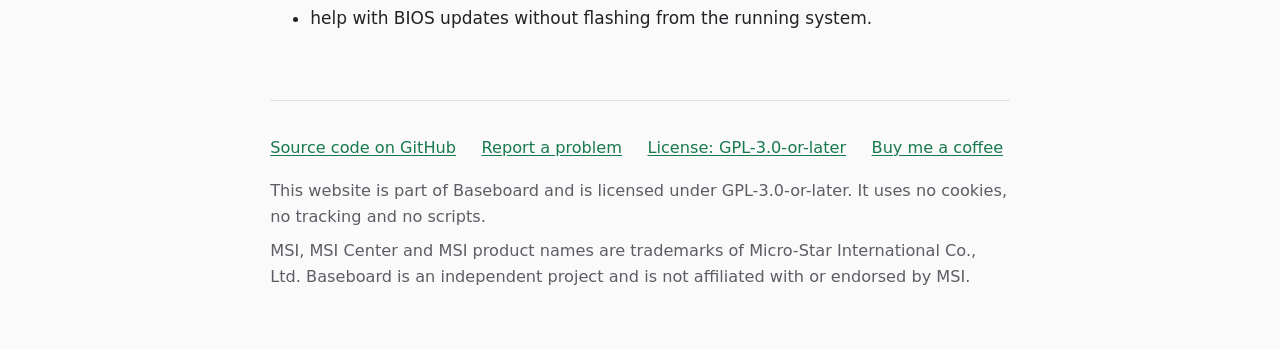
==== commit 965647d7: "Prepare the metainfo and version 0.2.1 The release of the fixes after 0.2.0 (D76): the steps of §10." ====
--- a/website/index.html
+++ b/website/index.html
@@ -108,7 +108,7 @@
 <main id="main">
 <section id="today" aria-labelledby="today-title">
 <h2 id="today-title">What it shows today</h2>
-<p>Baseboard shows readings, fan curves and system information and does not change any setting yet. The current release is 0.2.0.</p>
+<p>Baseboard shows readings, fan curves and system information and does not change any setting yet. The current release is 0.2.1.</p>
 <ul>
 <li>An Overview with the processor, graphics card and board, each with its temperature over the last five minutes, the fans, memory and disks, and one sentence that says whether everything is fine. It warns when the processor gets very hot, when the CPU fan stops and when a voltage is outside its tolerance.</li>
 <li>A Fans page with the speed and duty cycle of every fan, named after the headers printed on the board, and the curve the board runs each fan by, where the kernel driver reports curves (see <a href="#kernel">Fans and the kernel</a>). With the driver of a released kernel it shows the speeds and temperatures.</li>
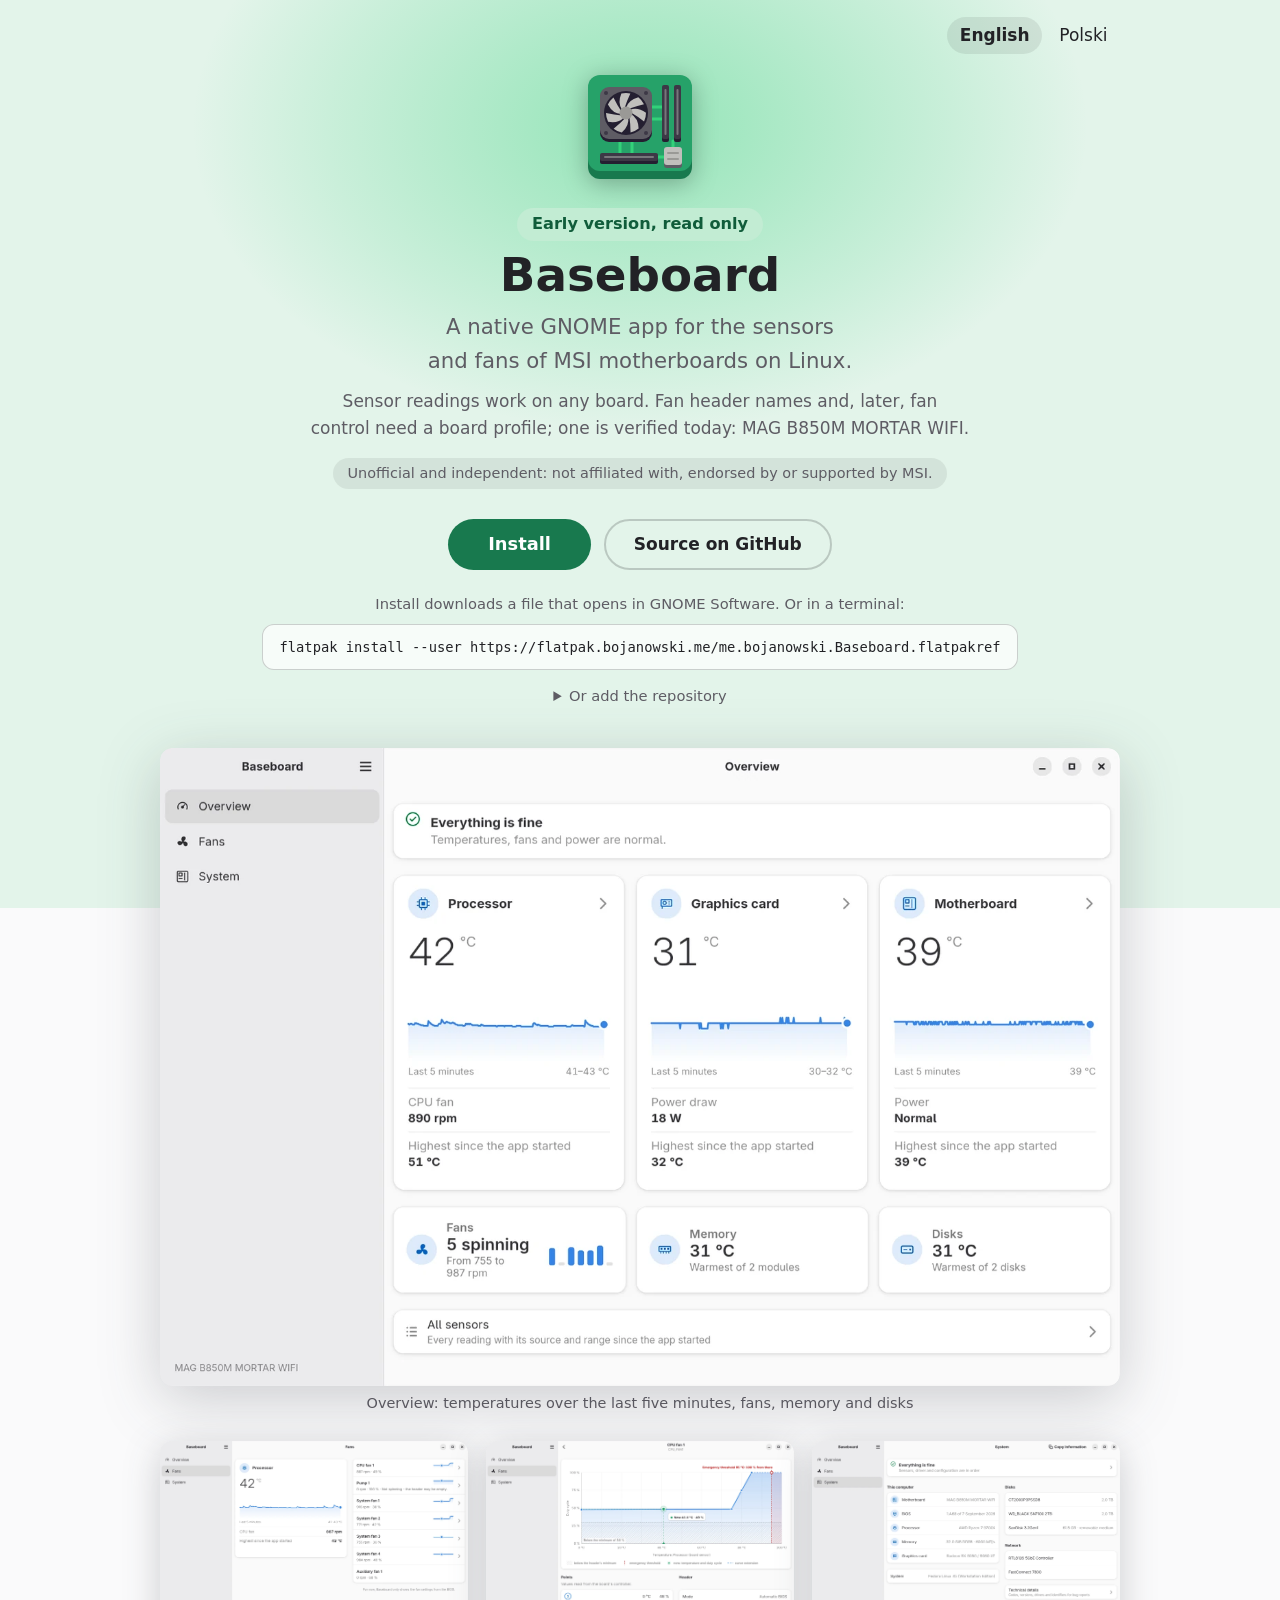
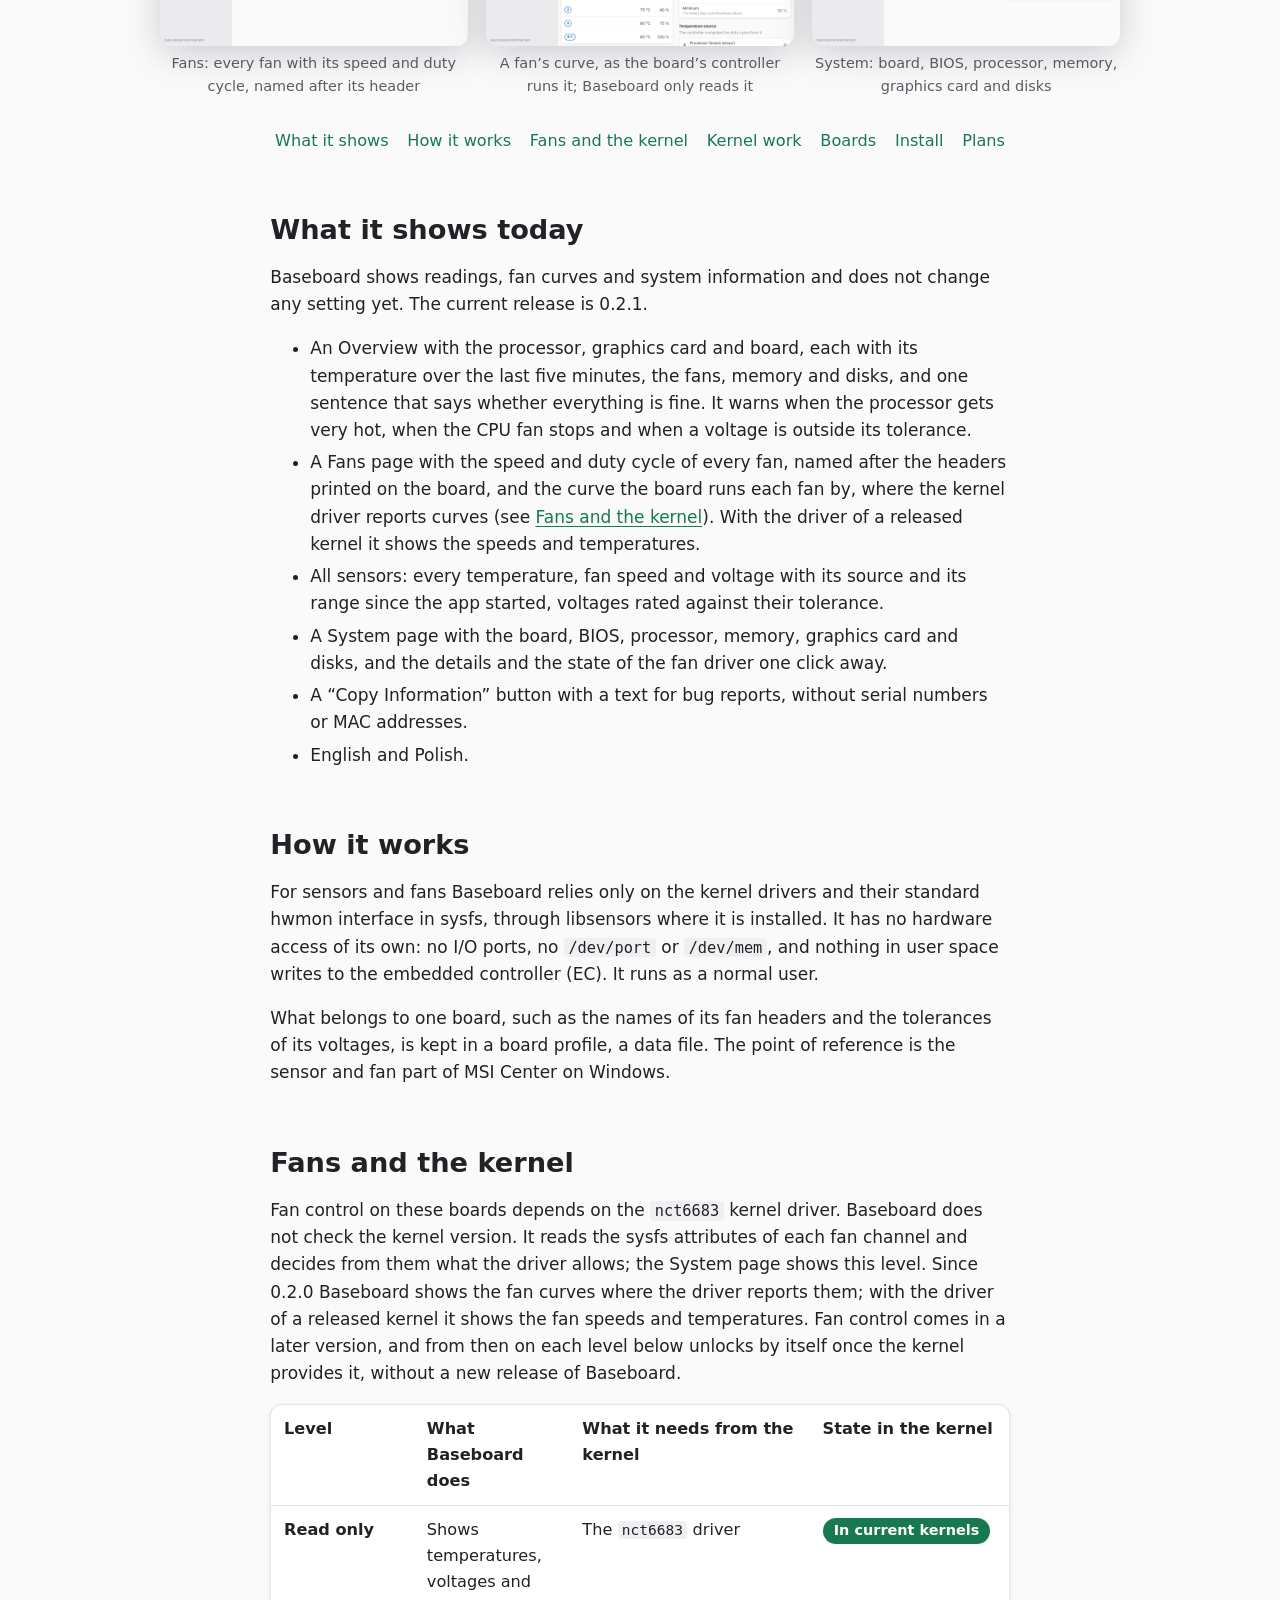
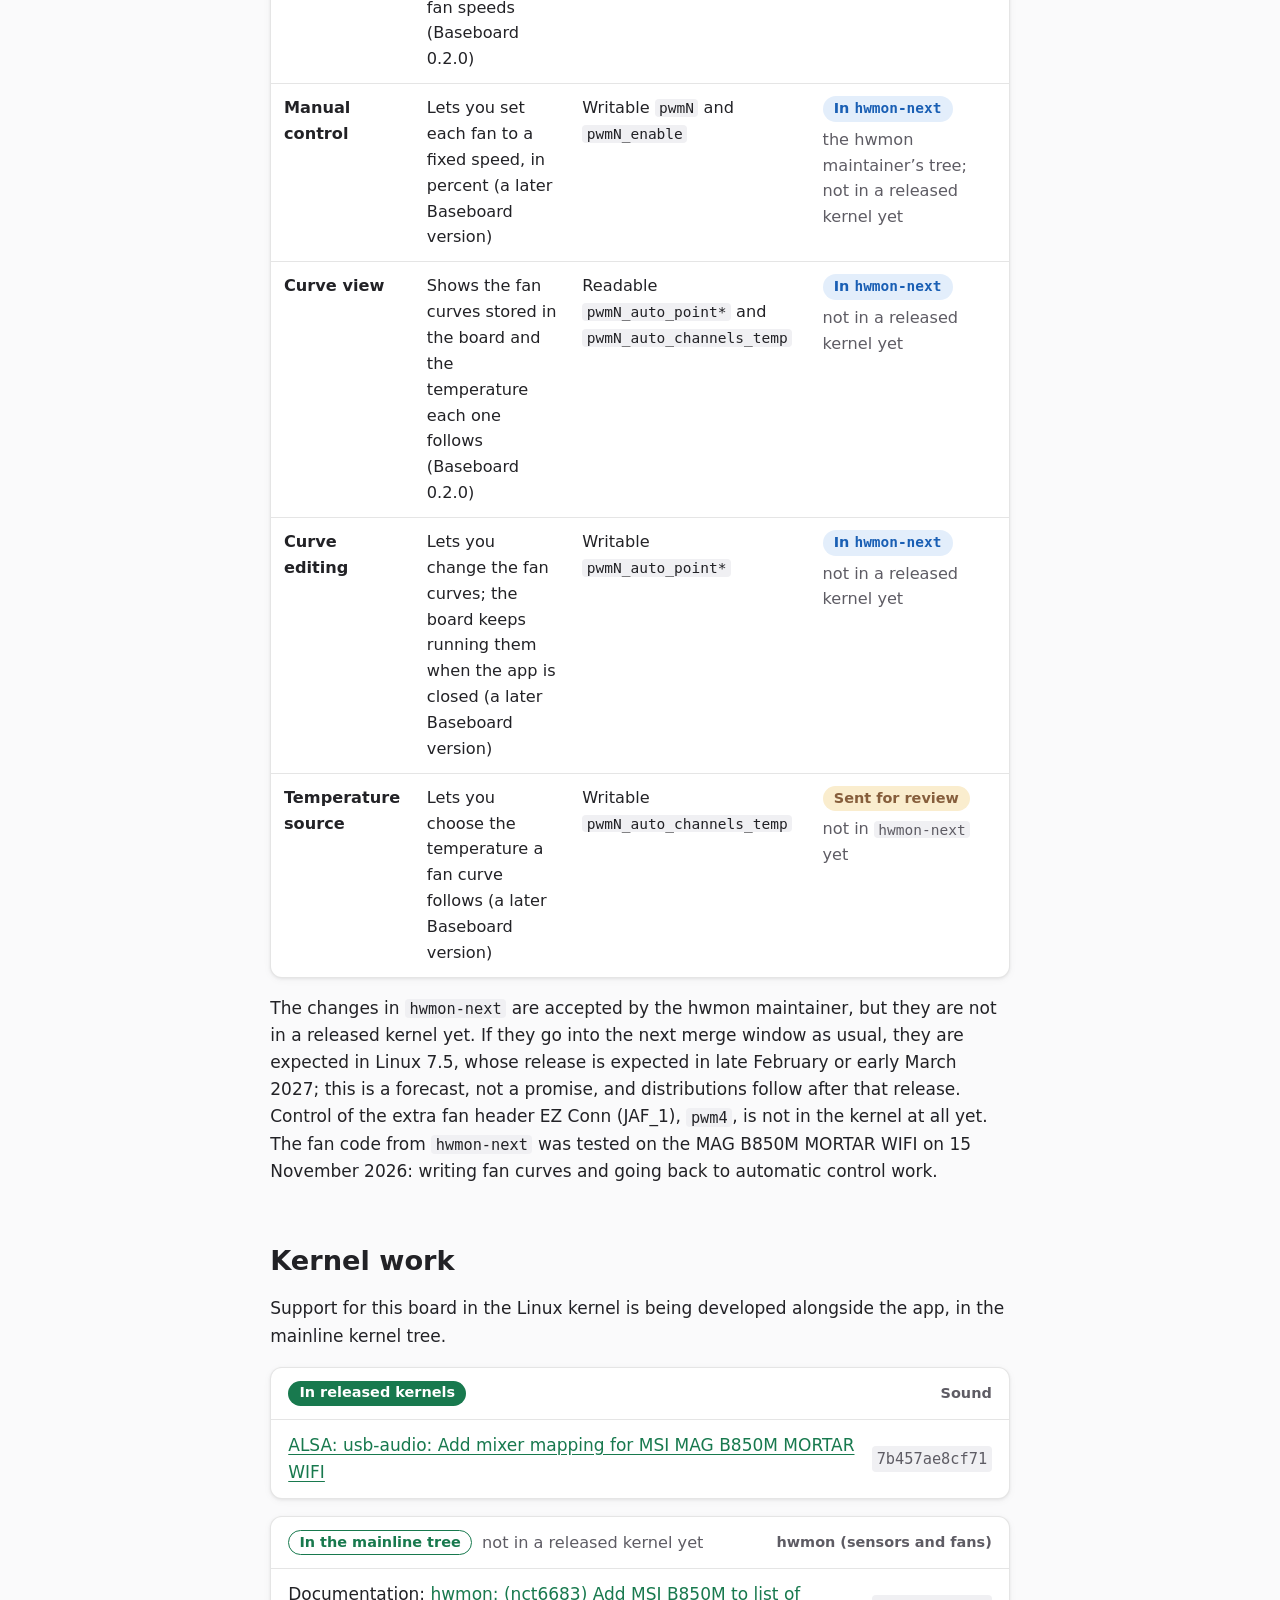
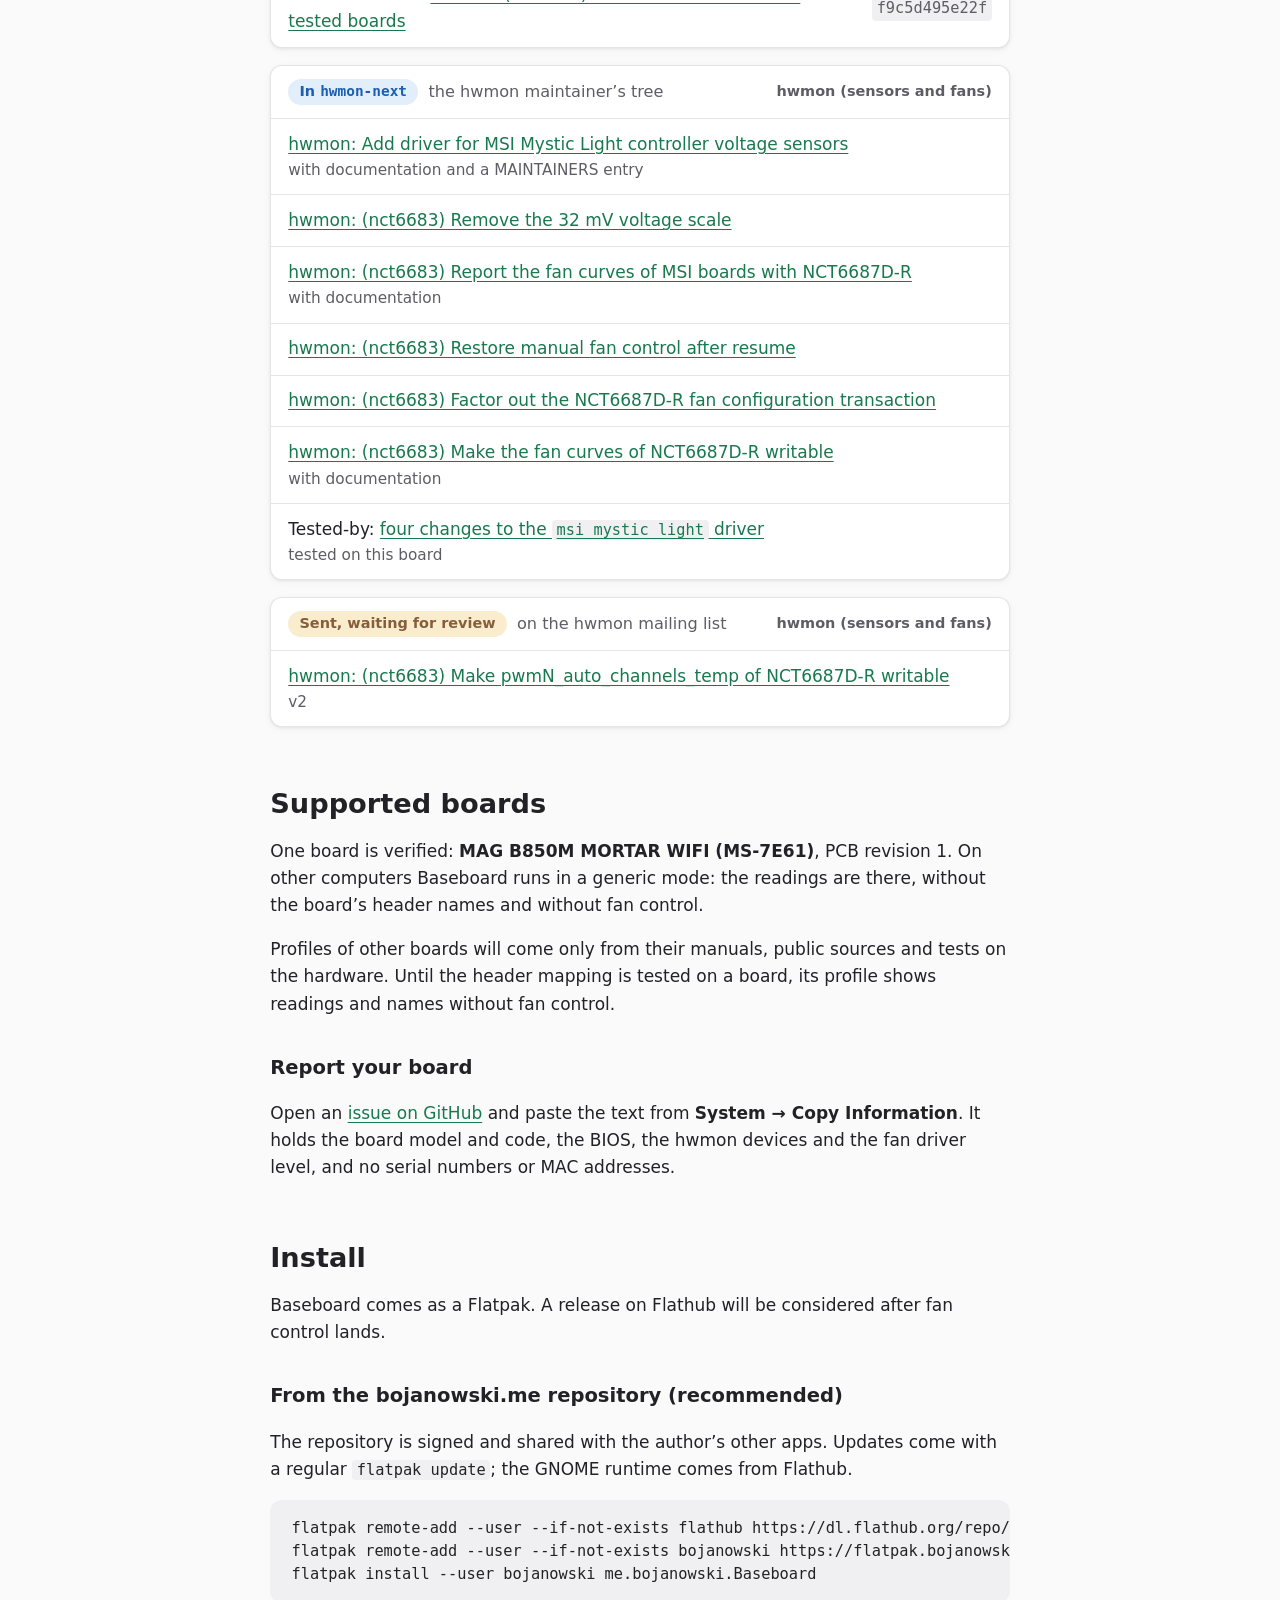
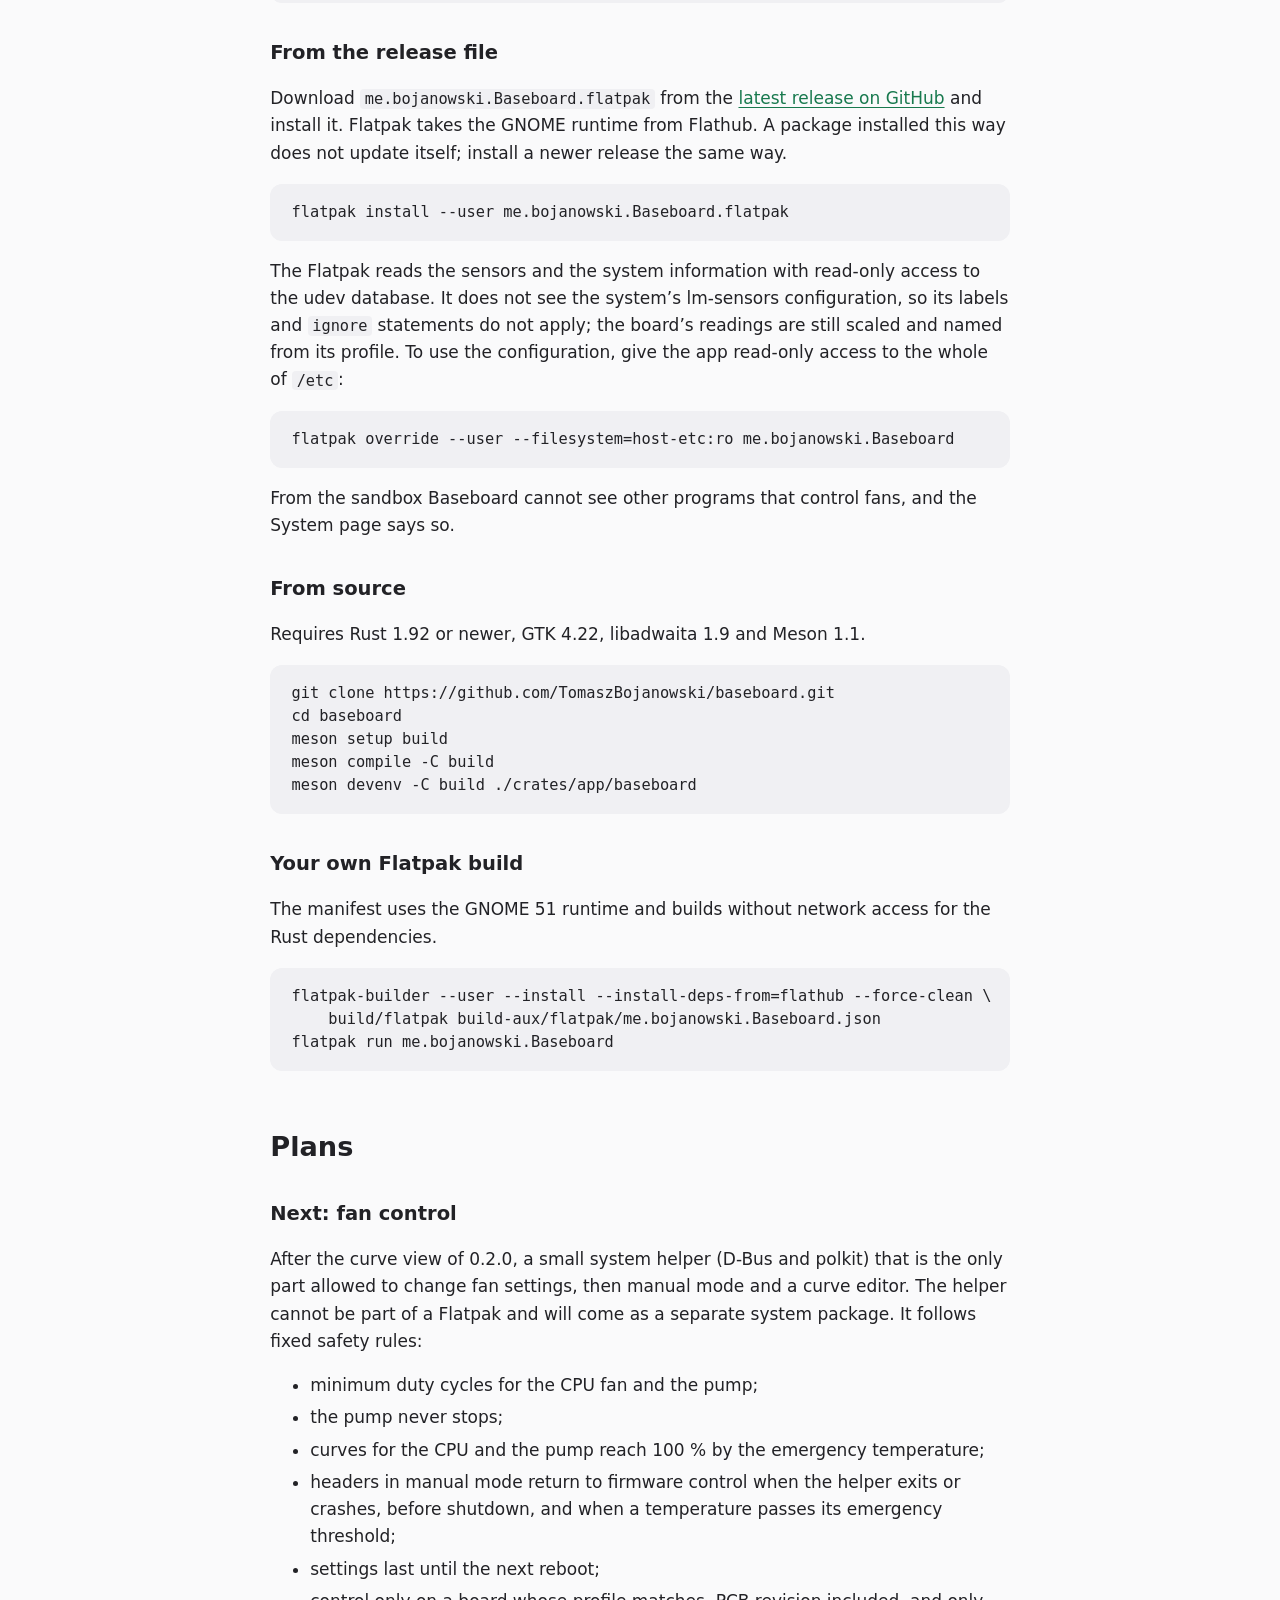
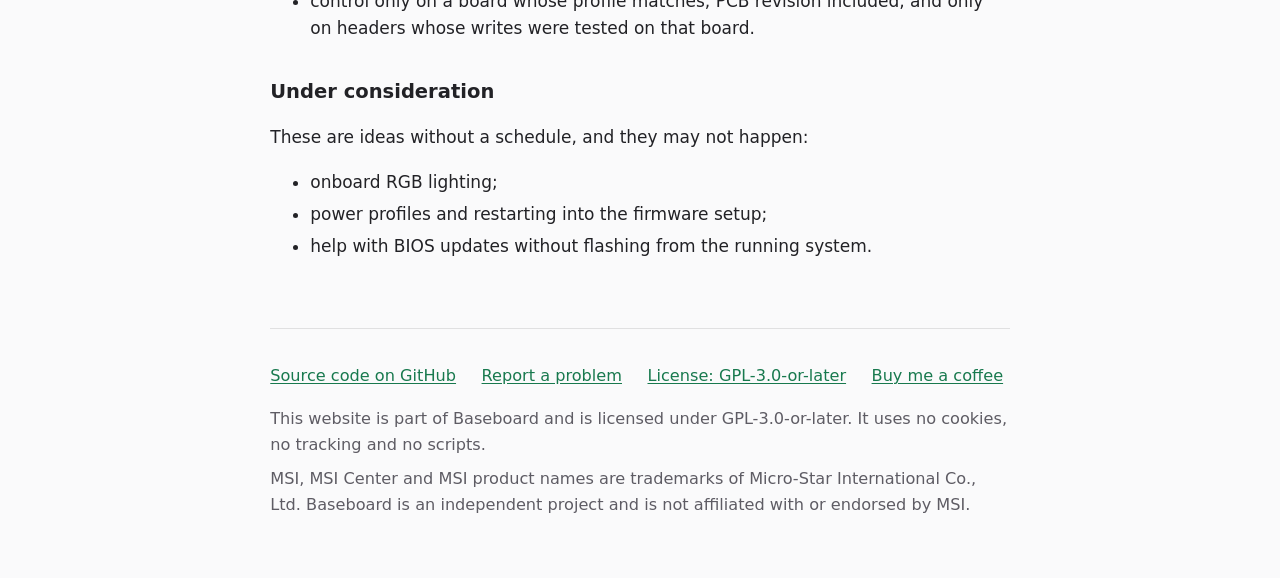
==== commit 7d99bc98: "Describe the temperature source patch as sent for review The patch that makes pwmN_auto_channels_tem" ====
--- a/website/index.html
+++ b/website/index.html
@@ -138,11 +138,11 @@
 <tr><th scope="row">Manual control</th><td data-label="What Baseboard does">Lets you set each fan to a fixed speed, in percent (a later Baseboard version)</td><td data-label="What it needs from the kernel">Writable <code>pwmN</code> and <code>pwmN_enable</code></td><td data-label="State in the kernel"><span class="pill pill-next">In <code>hwmon-next</code></span><span class="vh">,</span> <span class="state-note">the hwmon maintainer’s tree; not in a released kernel yet</span></td></tr>
 <tr><th scope="row">Curve view</th><td data-label="What Baseboard does">Shows the fan curves stored in the board and the temperature each one follows (Baseboard 0.2.0)</td><td data-label="What it needs from the kernel">Readable <code>pwmN_auto_point*</code> and <code>pwmN_auto_channels_temp</code></td><td data-label="State in the kernel"><span class="pill pill-next">In <code>hwmon-next</code></span><span class="vh">;</span> <span class="state-note">not in a released kernel yet</span></td></tr>
 <tr><th scope="row">Curve editing</th><td data-label="What Baseboard does">Lets you change the fan curves; the board keeps running them when the app is closed (a later Baseboard version)</td><td data-label="What it needs from the kernel">Writable <code>pwmN_auto_point*</code></td><td data-label="State in the kernel"><span class="pill pill-next">In <code>hwmon-next</code></span><span class="vh">;</span> <span class="state-note">not in a released kernel yet</span></td></tr>
-<tr><th scope="row">Temperature source</th><td data-label="What Baseboard does">Lets you choose the temperature a fan curve follows (a later Baseboard version)</td><td data-label="What it needs from the kernel">Writable <code>pwmN_auto_channels_temp</code></td><td data-label="State in the kernel"><span class="pill pill-planned">Planned</span><span class="vh">,</span> <span class="state-note">not sent yet</span></td></tr>
+<tr><th scope="row">Temperature source</th><td data-label="What Baseboard does">Lets you choose the temperature a fan curve follows (a later Baseboard version)</td><td data-label="What it needs from the kernel">Writable <code>pwmN_auto_channels_temp</code></td><td data-label="State in the kernel"><span class="pill pill-review">Sent for review</span><span class="vh">;</span> <span class="state-note">not in <code>hwmon-next</code> yet</span></td></tr>
 </tbody>
 </table>
 </div>
-<p>Everything in <code>hwmon-next</code> is expected in Linux 7.5, whose release is expected around March 2027, and after that in distributions. The fan code from <code>hwmon-next</code> was tested on the MAG B850M MORTAR WIFI on 15 November 2026: writing fan curves and going back to automatic control work.</p>
+<p>The changes in <code>hwmon-next</code> are accepted by the hwmon maintainer, but they are not in a released kernel yet. If they go into the next merge window as usual, they are expected in Linux 7.5, whose release is expected in late February or early March 2027; this is a forecast, not a promise, and distributions follow after that release. Control of the extra fan header EZ&nbsp;Conn&nbsp;(JAF_1), <code>pwm4</code>, is not in the kernel at all yet. The fan code from <code>hwmon-next</code> was tested on the MAG B850M MORTAR WIFI on 15 November 2026: writing fan curves and going back to automatic control work.</p>
 </section>
 
 <section id="kernel-work" aria-labelledby="kernel-work-title">
@@ -182,6 +182,16 @@
 <li><span class="row-text"><a href="https://patch.msgid.link/20261109223442.509238-2-tomasz@bojanowski.me">hwmon: (nct6683) Factor out the NCT6687D-R fan configuration transaction</a></span></li>
 <li><span class="row-text"><a href="https://patch.msgid.link/20261109223442.509238-3-tomasz@bojanowski.me">hwmon: (nct6683) Make the fan curves of NCT6687D-R writable</a><span class="row-note">with documentation</span></span></li>
 <li><span class="row-text">Tested-by: <a href="https://patchwork.kernel.org/series/1205153/">four changes to the <code>msi_mystic_light</code> driver</a><span class="row-note">tested on this board</span></span></li>
+</ul>
+</div>
+
+<div class="card">
+<div class="card-head">
+<h3><span class="pill pill-review">Sent, waiting for review</span><span class="vh">,</span> <span class="head-note">on the hwmon mailing list</span></h3>
+<p class="subsys">hwmon (sensors and fans)</p>
+</div>
+<ul class="rows">
+<li><span class="row-text"><a href="https://patchwork.kernel.org/project/linux-hwmon/patch/20261117071645.587863-1-tomasz@bojanowski.me/">hwmon: (nct6683) Make pwmN_auto_channels_temp of NCT6687D-R writable</a><span class="row-note">v2</span></span></li>
 </ul>
 </div>
 </section>
--- a/website/style.css
+++ b/website/style.css
@@ -469,11 +469,6 @@
     color: var(--pill-amber-fg);
 }
 
-.pill-planned {
-    background: var(--button);
-    color: var(--text);
-}
-
 .state-note {
     display: block;
     margin-top: 0.3rem;
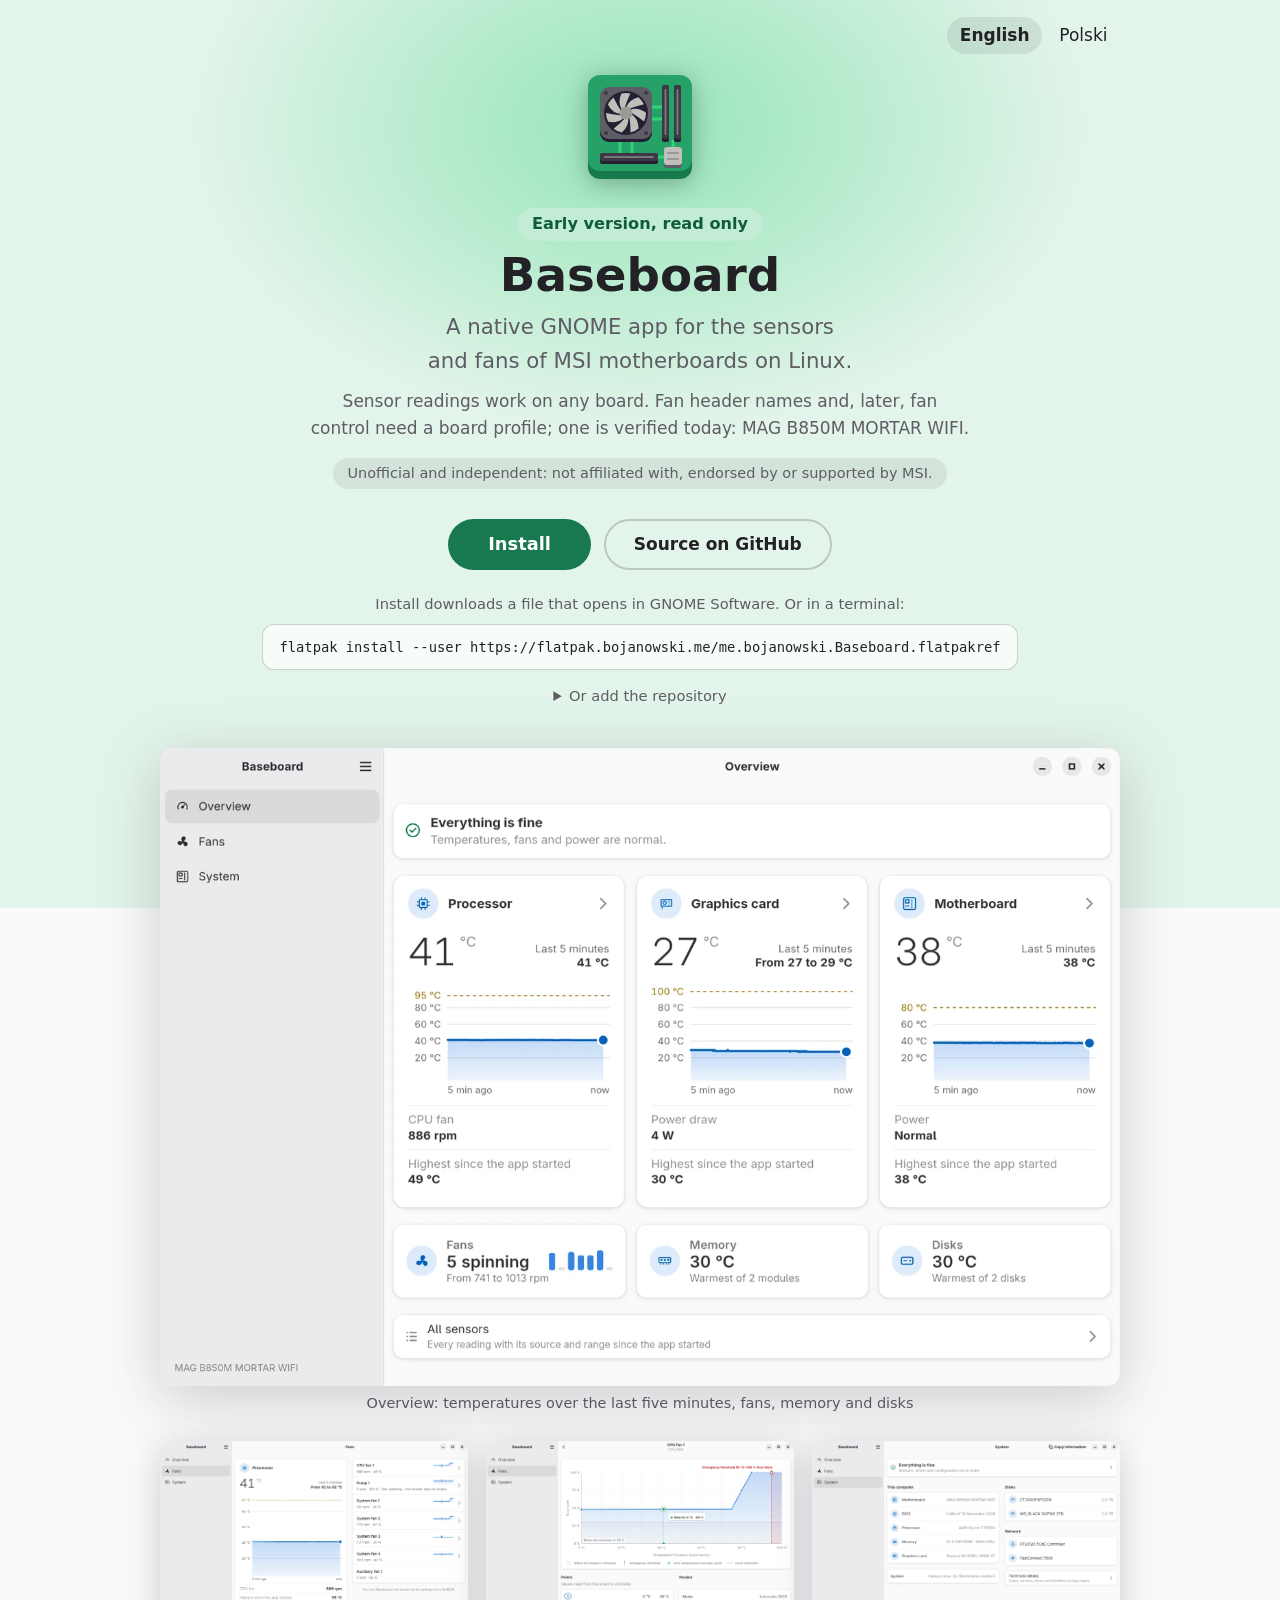
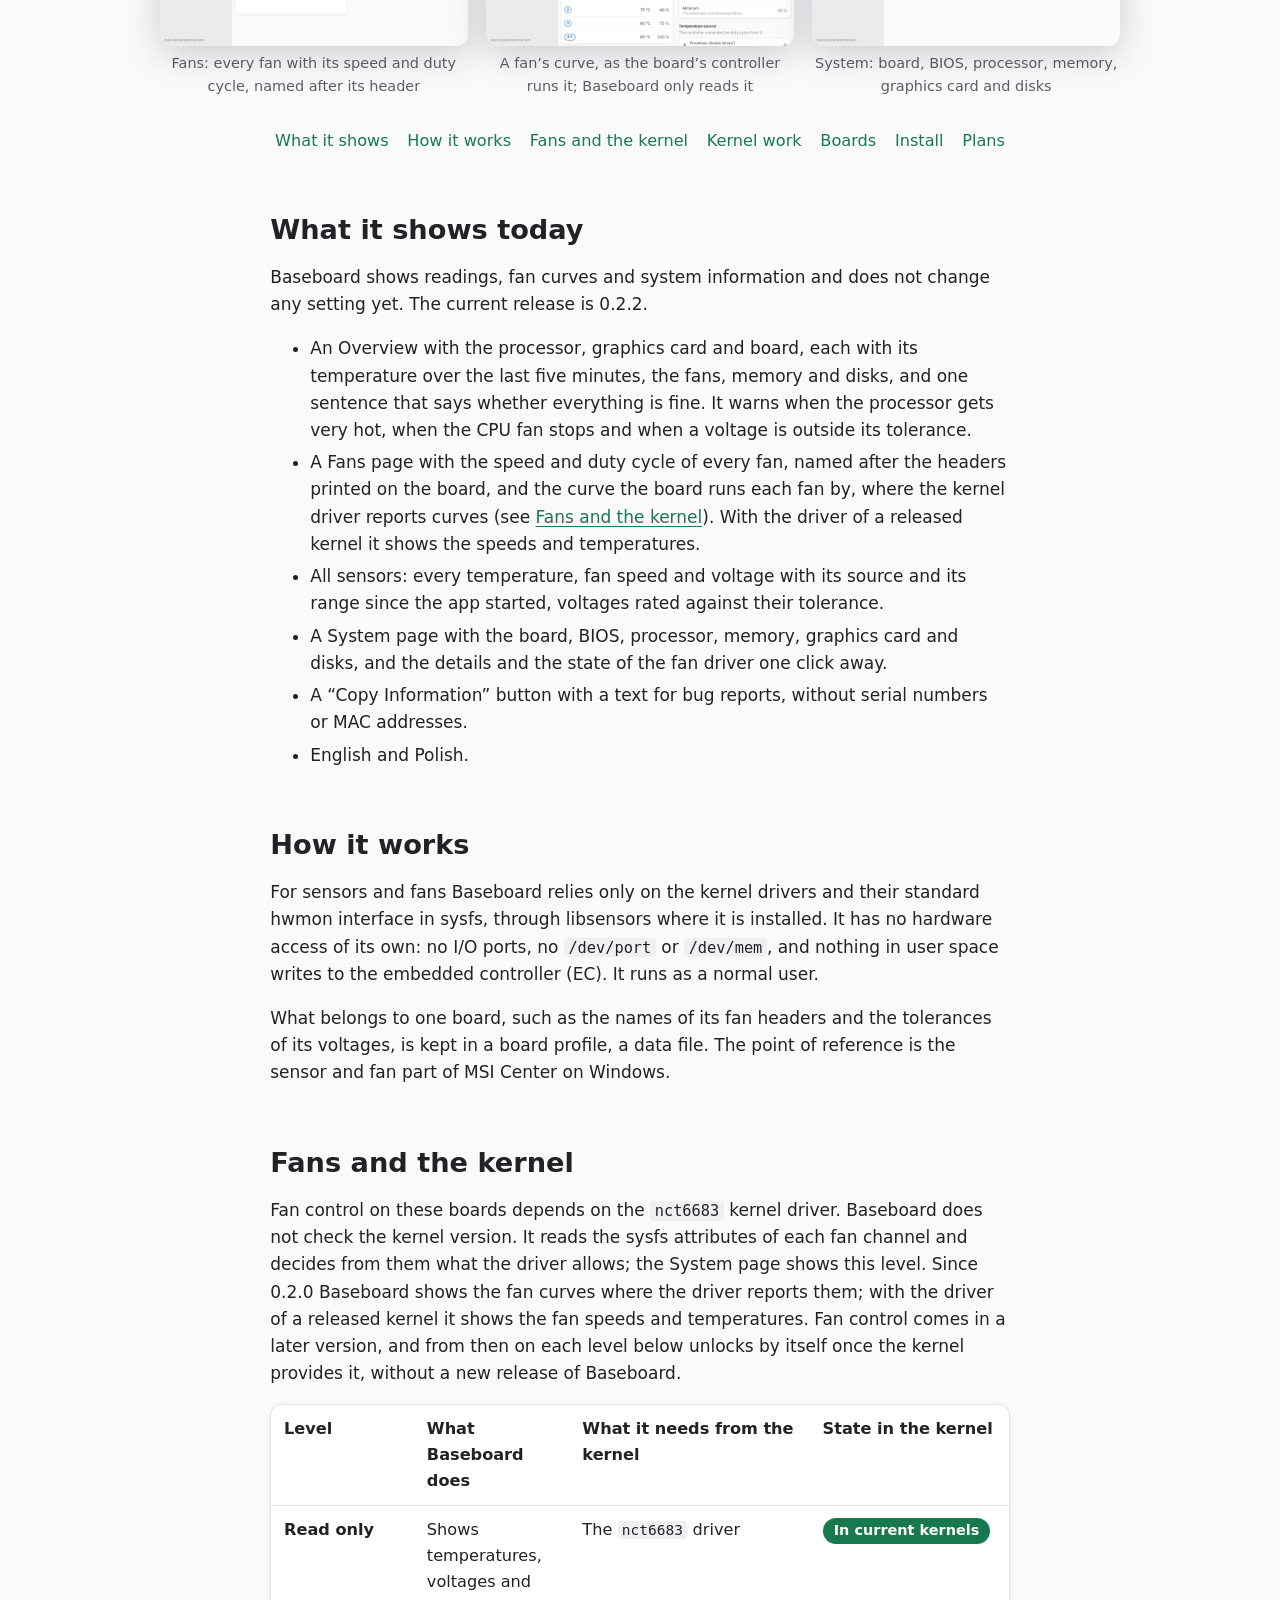
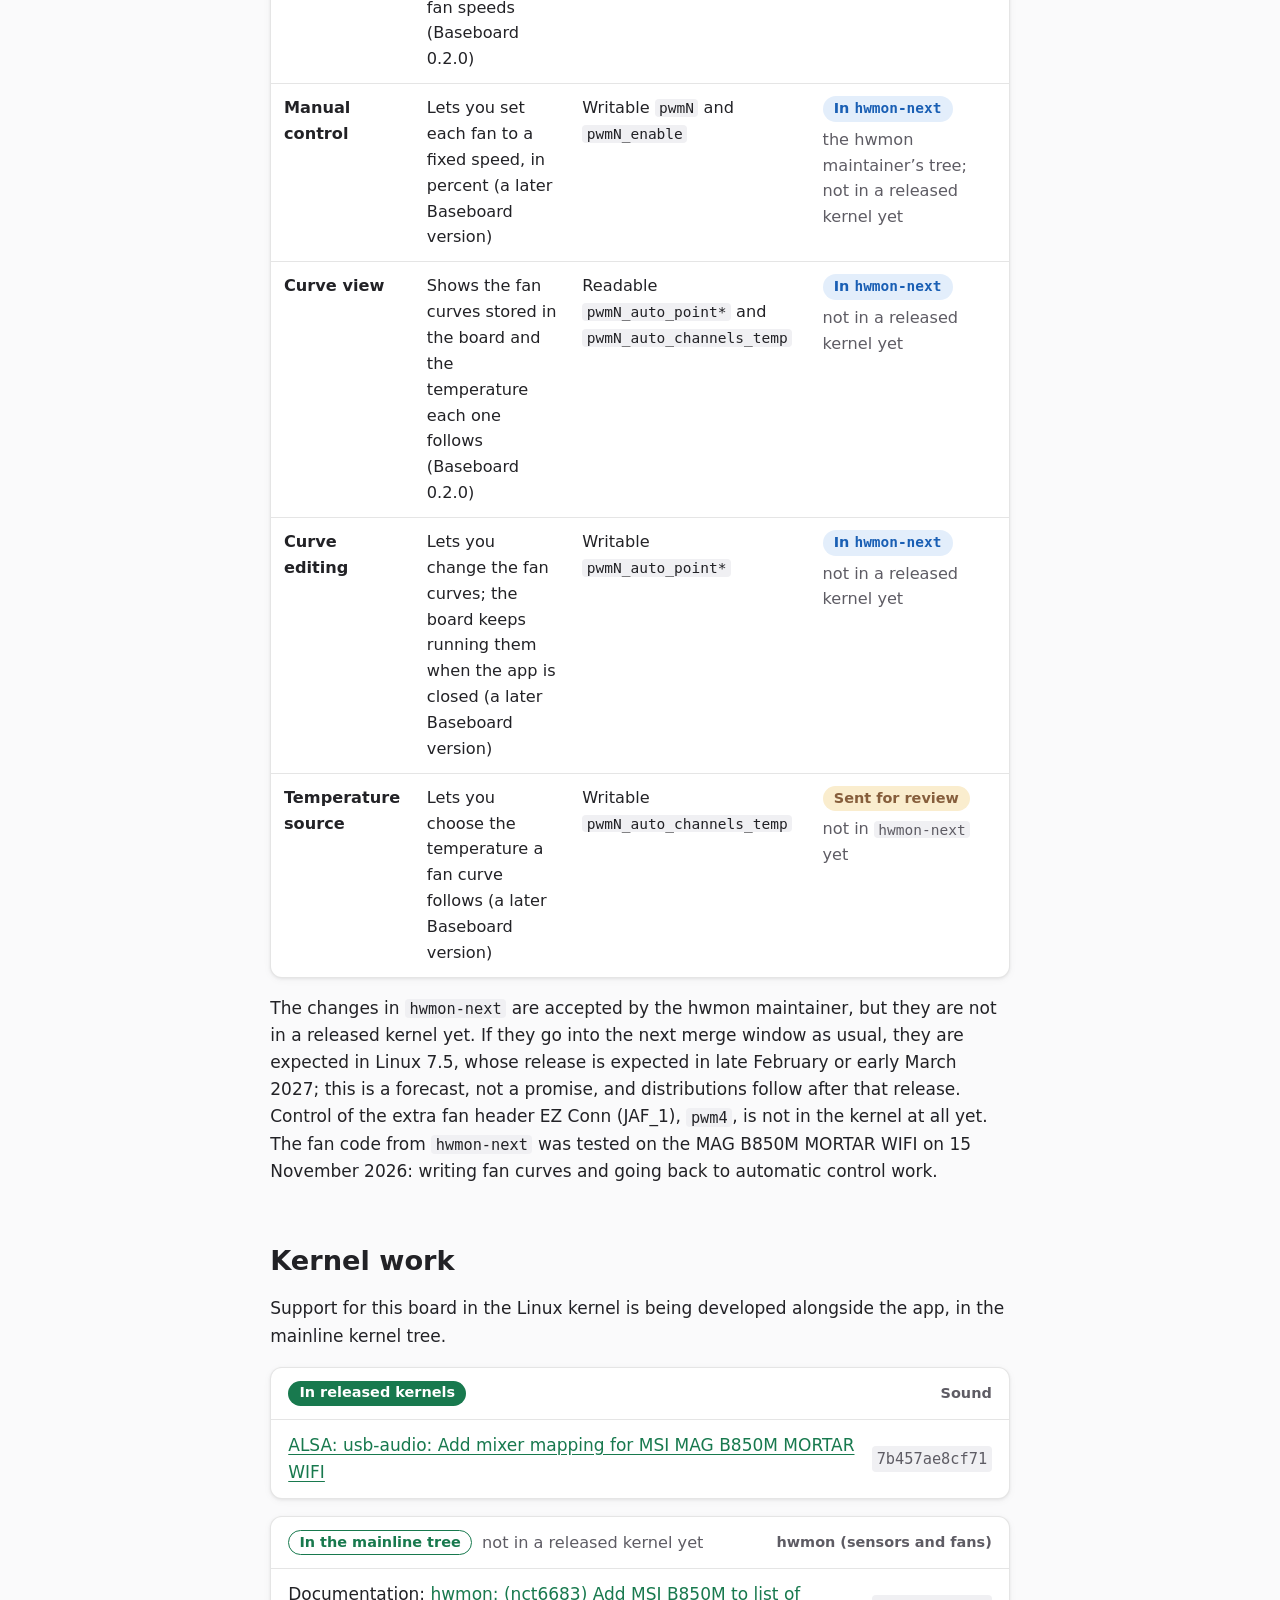
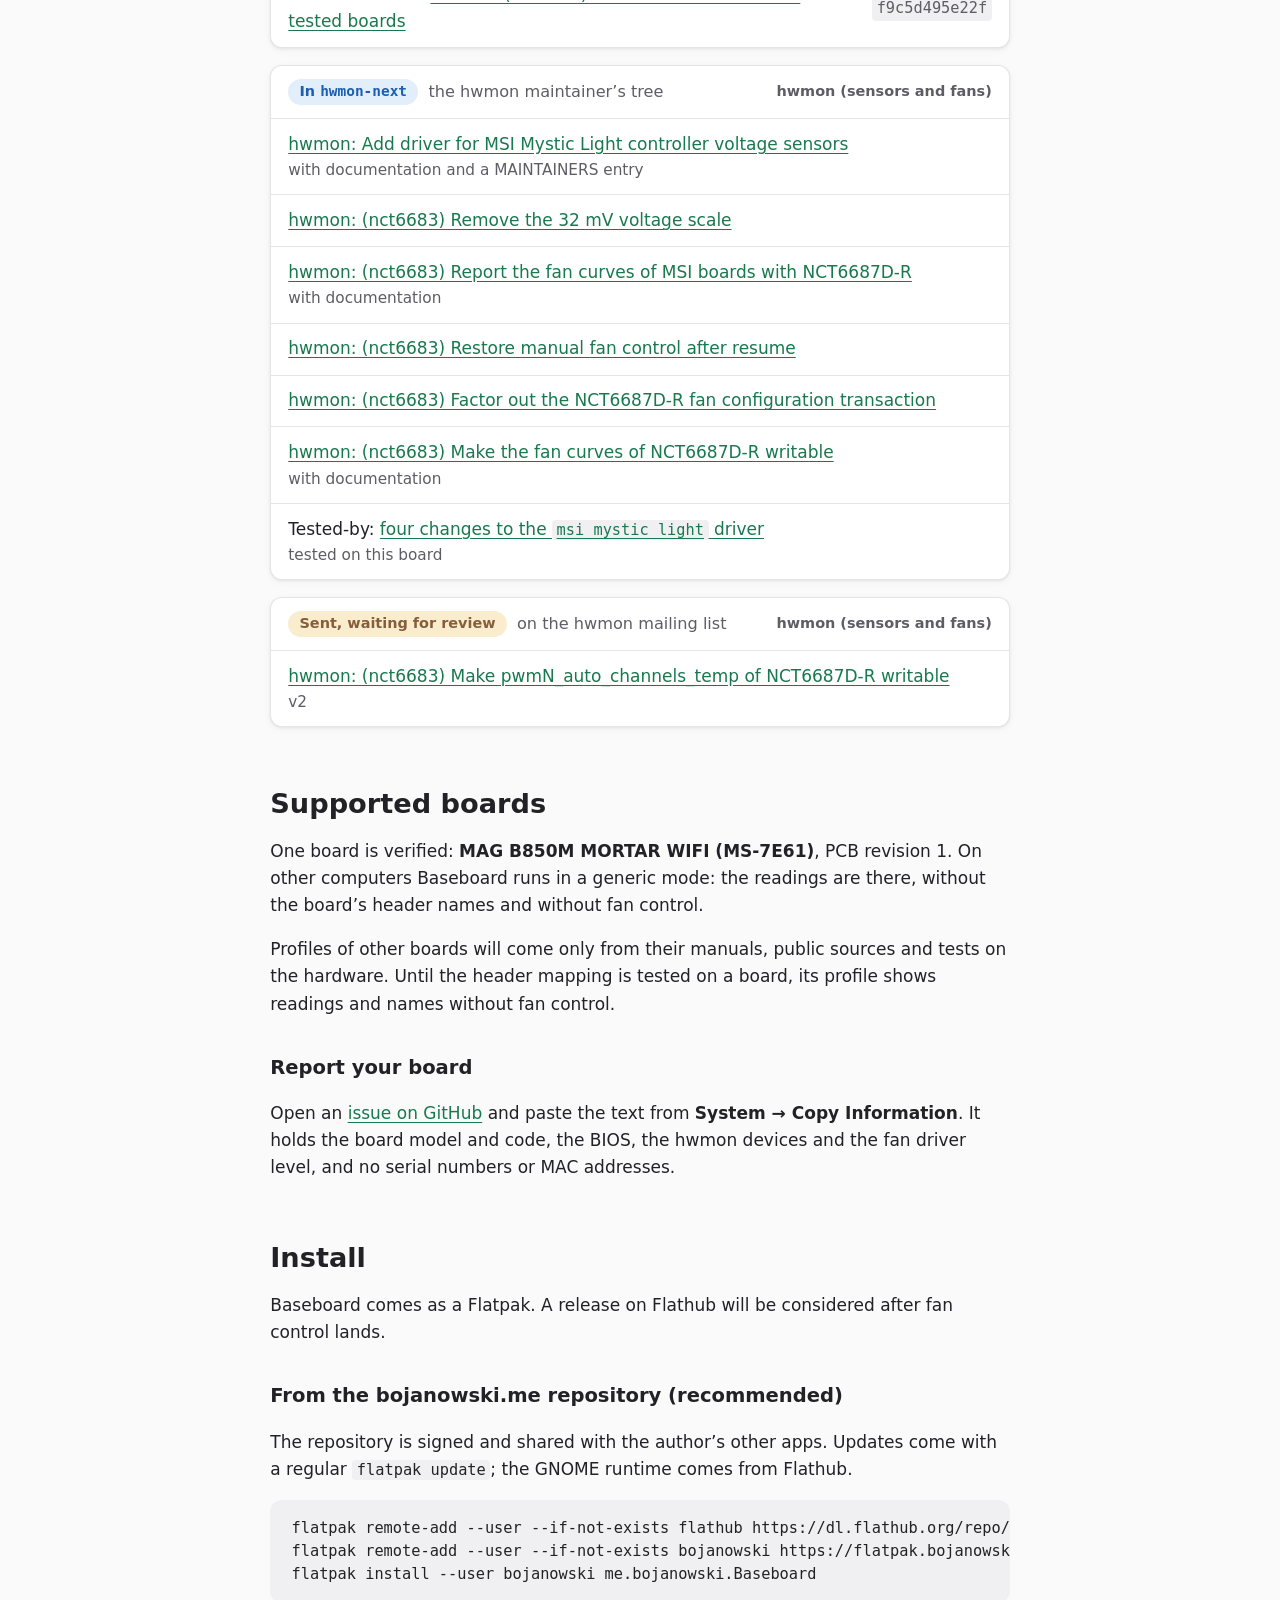
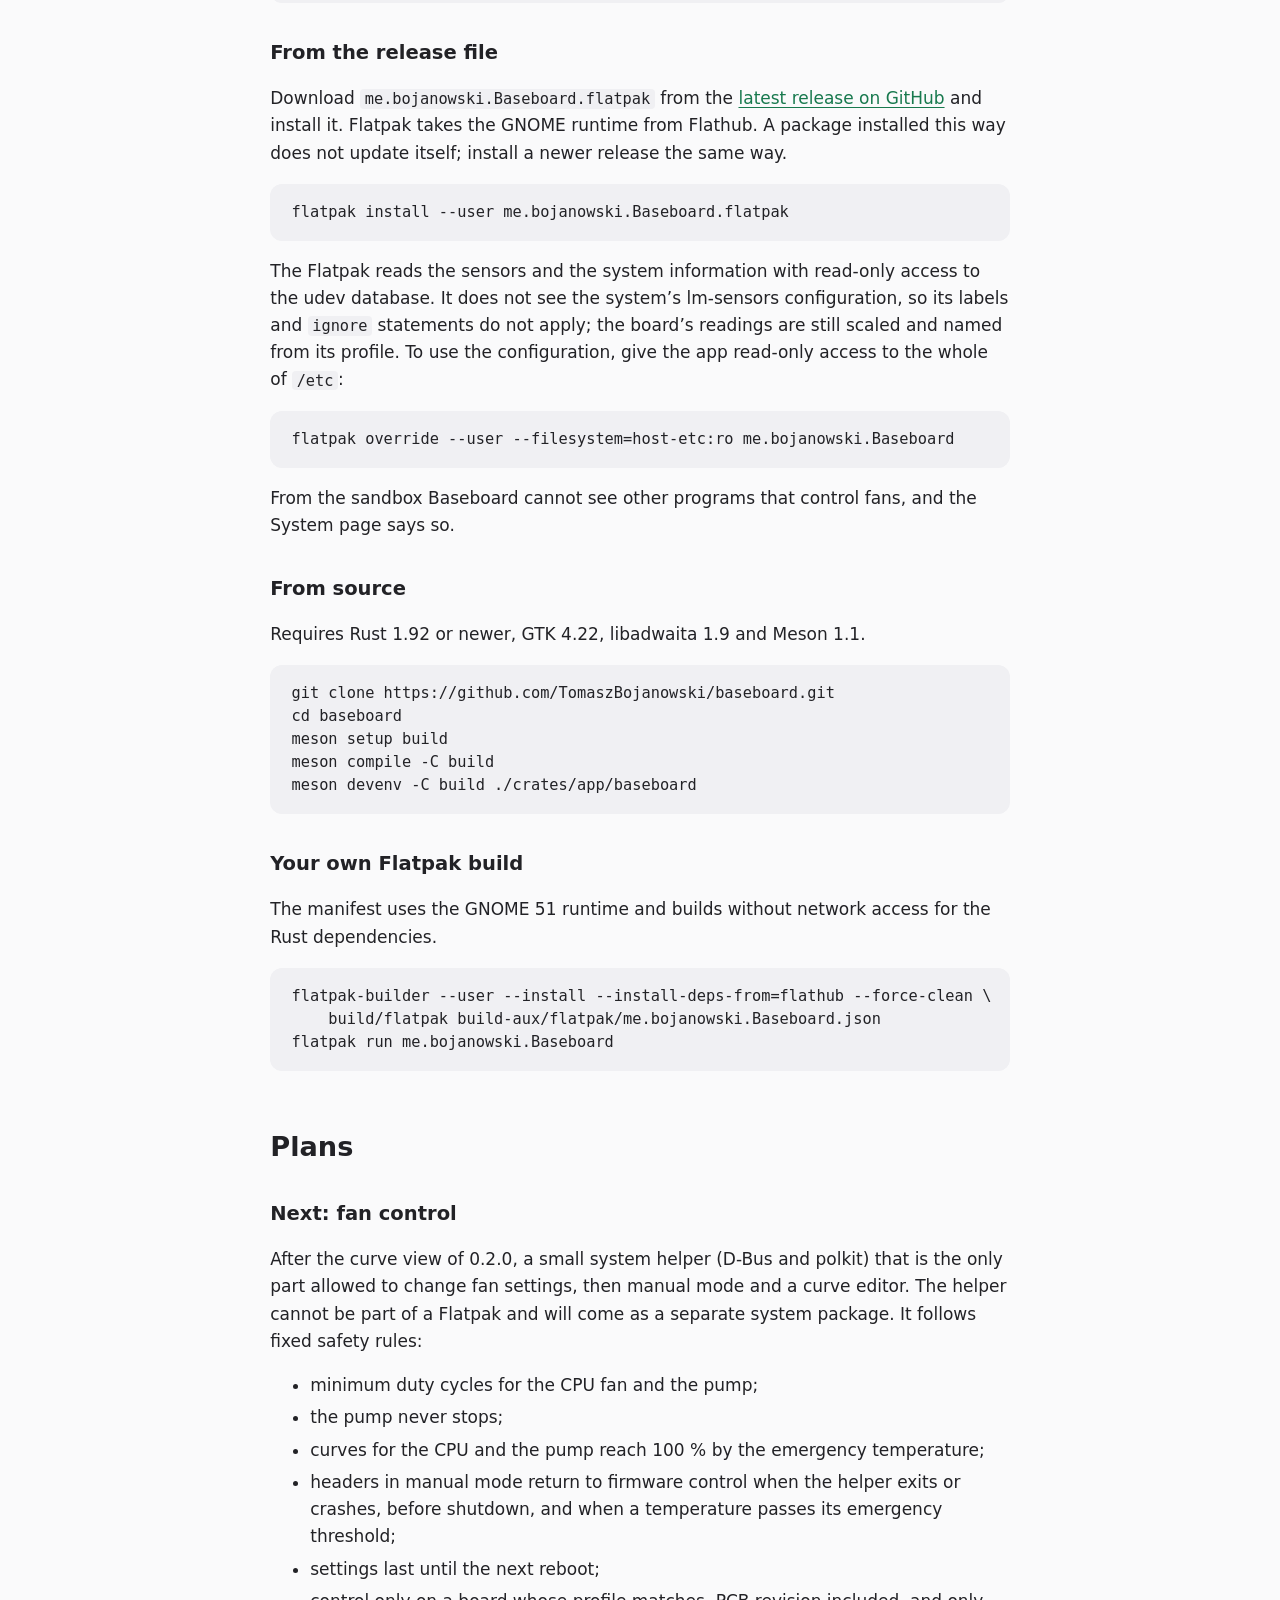
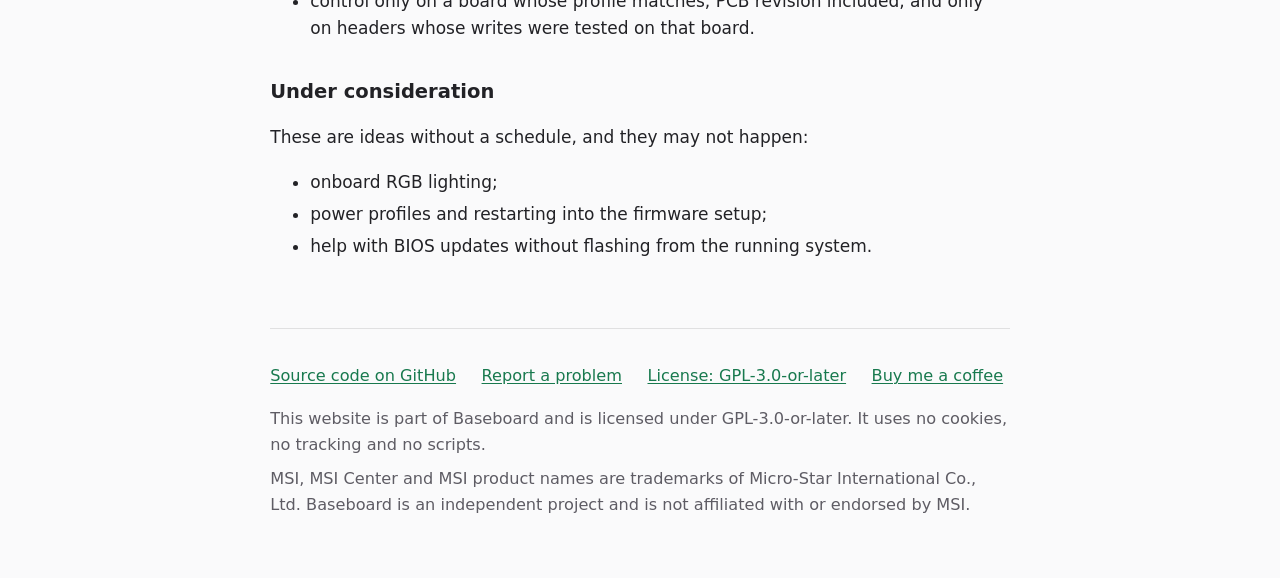
==== commit befdcbe4: "Add the screenshots of 0.2.2 and show them everywhere Sixteen PNG windows of release 0.2.2 with thei" ====
--- a/website/index.html
+++ b/website/index.html
@@ -10,7 +10,7 @@
 <meta property="og:url" content="https://baseboard.bojanowski.me/">
 <meta property="og:title" content="Baseboard: sensors and fans of MSI motherboards on Linux">
 <meta property="og:description" content="A native GNOME app for the sensors and fans of MSI motherboards on Linux. Early version, read only.">
-<meta property="og:image" content="https://baseboard.bojanowski.me/screenshots/0.2.0/overview-en.png">
+<meta property="og:image" content="https://baseboard.bojanowski.me/screenshots/0.2.2/overview-en.png">
 <meta property="og:image:width" content="1572">
 <meta property="og:image:height" content="1072">
 <meta property="og:image:alt" content="The Overview page: “Everything is fine” on top; cards for the processor, graphics card and motherboard, each with its temperature, a line of the last five minutes and the highest value since the app started; tiles for the fans, memory and disks.">
@@ -63,30 +63,30 @@
 <section class="shots" aria-label="Screenshots">
 <figure class="shot main-shot">
 <picture>
-<source srcset="screenshots/0.2.0/overview-dark-en.webp" media="(prefers-color-scheme: dark)">
-<img src="screenshots/0.2.0/overview-en.webp" width="1400" height="930" alt="The Overview page: “Everything is fine” on top; cards for the processor, graphics card and motherboard, each with its temperature, a line of the last five minutes and the highest value since the app started; tiles for the fans, memory and disks; and a row that opens all sensors.">
+<source srcset="screenshots/0.2.2/overview-dark-en.webp" media="(prefers-color-scheme: dark)">
+<img src="screenshots/0.2.2/overview-en.webp" width="1400" height="930" alt="The Overview page: “Everything is fine” on top; cards for the processor, graphics card and motherboard, each with its temperature, a line of the last five minutes and the highest value since the app started; tiles for the fans, memory and disks; and a row that opens all sensors.">
 </picture>
 <figcaption>Overview: temperatures over the last five minutes, fans, memory and disks</figcaption>
 </figure>
 <div class="shot-row">
 <figure class="shot">
 <picture>
-<source srcset="screenshots/0.2.0/fans-dark-en.webp" media="(prefers-color-scheme: dark)">
-<img src="screenshots/0.2.0/fans-en.webp" width="1400" height="930" loading="lazy" alt="The Fans page: the processor card with its temperature and the CPU fan speed, and a list of the fans named after their headers, with their speed and duty cycle and a small curve where the driver reports one.">
+<source srcset="screenshots/0.2.2/fans-dark-en.webp" media="(prefers-color-scheme: dark)">
+<img src="screenshots/0.2.2/fans-en.webp" width="1400" height="930" loading="lazy" alt="The Fans page: the processor card with its temperature and the CPU fan speed, and a list of the fans named after their headers, with their speed and duty cycle and a small curve where the driver reports one.">
 </picture>
 <figcaption>Fans: every fan with its speed and duty cycle, named after its header</figcaption>
 </figure>
 <figure class="shot">
 <picture>
-<source srcset="screenshots/0.2.0/fan-curve-dark-en.webp" media="(prefers-color-scheme: dark)">
-<img src="screenshots/0.2.0/fan-curve-en.webp" width="1400" height="930" loading="lazy" alt="The curve of the CPU fan: duty cycle against the processor temperature measured by the board, with the point the fan runs at now, the emergency threshold, and the curve points read from the board’s controller.">
+<source srcset="screenshots/0.2.2/fan-curve-dark-en.webp" media="(prefers-color-scheme: dark)">
+<img src="screenshots/0.2.2/fan-curve-en.webp" width="1400" height="930" loading="lazy" alt="The curve of the CPU fan: duty cycle against the processor temperature measured by the board, with the point the fan runs at now, the emergency threshold, and the curve points read from the board’s controller.">
 </picture>
 <figcaption>A fan’s curve, as the board’s controller runs it; Baseboard only reads it</figcaption>
 </figure>
 <figure class="shot">
 <picture>
-<source srcset="screenshots/0.2.0/system-dark-en.webp" media="(prefers-color-scheme: dark)">
-<img src="screenshots/0.2.0/system-en.webp" width="1400" height="930" loading="lazy" alt="The System page: “Everything is fine” on top; the motherboard, BIOS with its date, processor, memory and graphics card; the disks and network cards; the operating system; and a row that opens the technical details.">
+<source srcset="screenshots/0.2.2/system-dark-en.webp" media="(prefers-color-scheme: dark)">
+<img src="screenshots/0.2.2/system-en.webp" width="1400" height="930" loading="lazy" alt="The System page: “Everything is fine” on top; the motherboard, BIOS with its date, processor, memory and graphics card; the disks and network cards; the operating system; and a row that opens the technical details.">
 </picture>
 <figcaption>System: board, BIOS, processor, memory, graphics card and disks</figcaption>
 </figure>
@@ -108,7 +108,7 @@
 <main id="main">
 <section id="today" aria-labelledby="today-title">
 <h2 id="today-title">What it shows today</h2>
-<p>Baseboard shows readings, fan curves and system information and does not change any setting yet. The current release is 0.2.1.</p>
+<p>Baseboard shows readings, fan curves and system information and does not change any setting yet. The current release is 0.2.2.</p>
 <ul>
 <li>An Overview with the processor, graphics card and board, each with its temperature over the last five minutes, the fans, memory and disks, and one sentence that says whether everything is fine. It warns when the processor gets very hot, when the CPU fan stops and when a voltage is outside its tolerance.</li>
 <li>A Fans page with the speed and duty cycle of every fan, named after the headers printed on the board, and the curve the board runs each fan by, where the kernel driver reports curves (see <a href="#kernel">Fans and the kernel</a>). With the driver of a released kernel it shows the speeds and temperatures.</li>
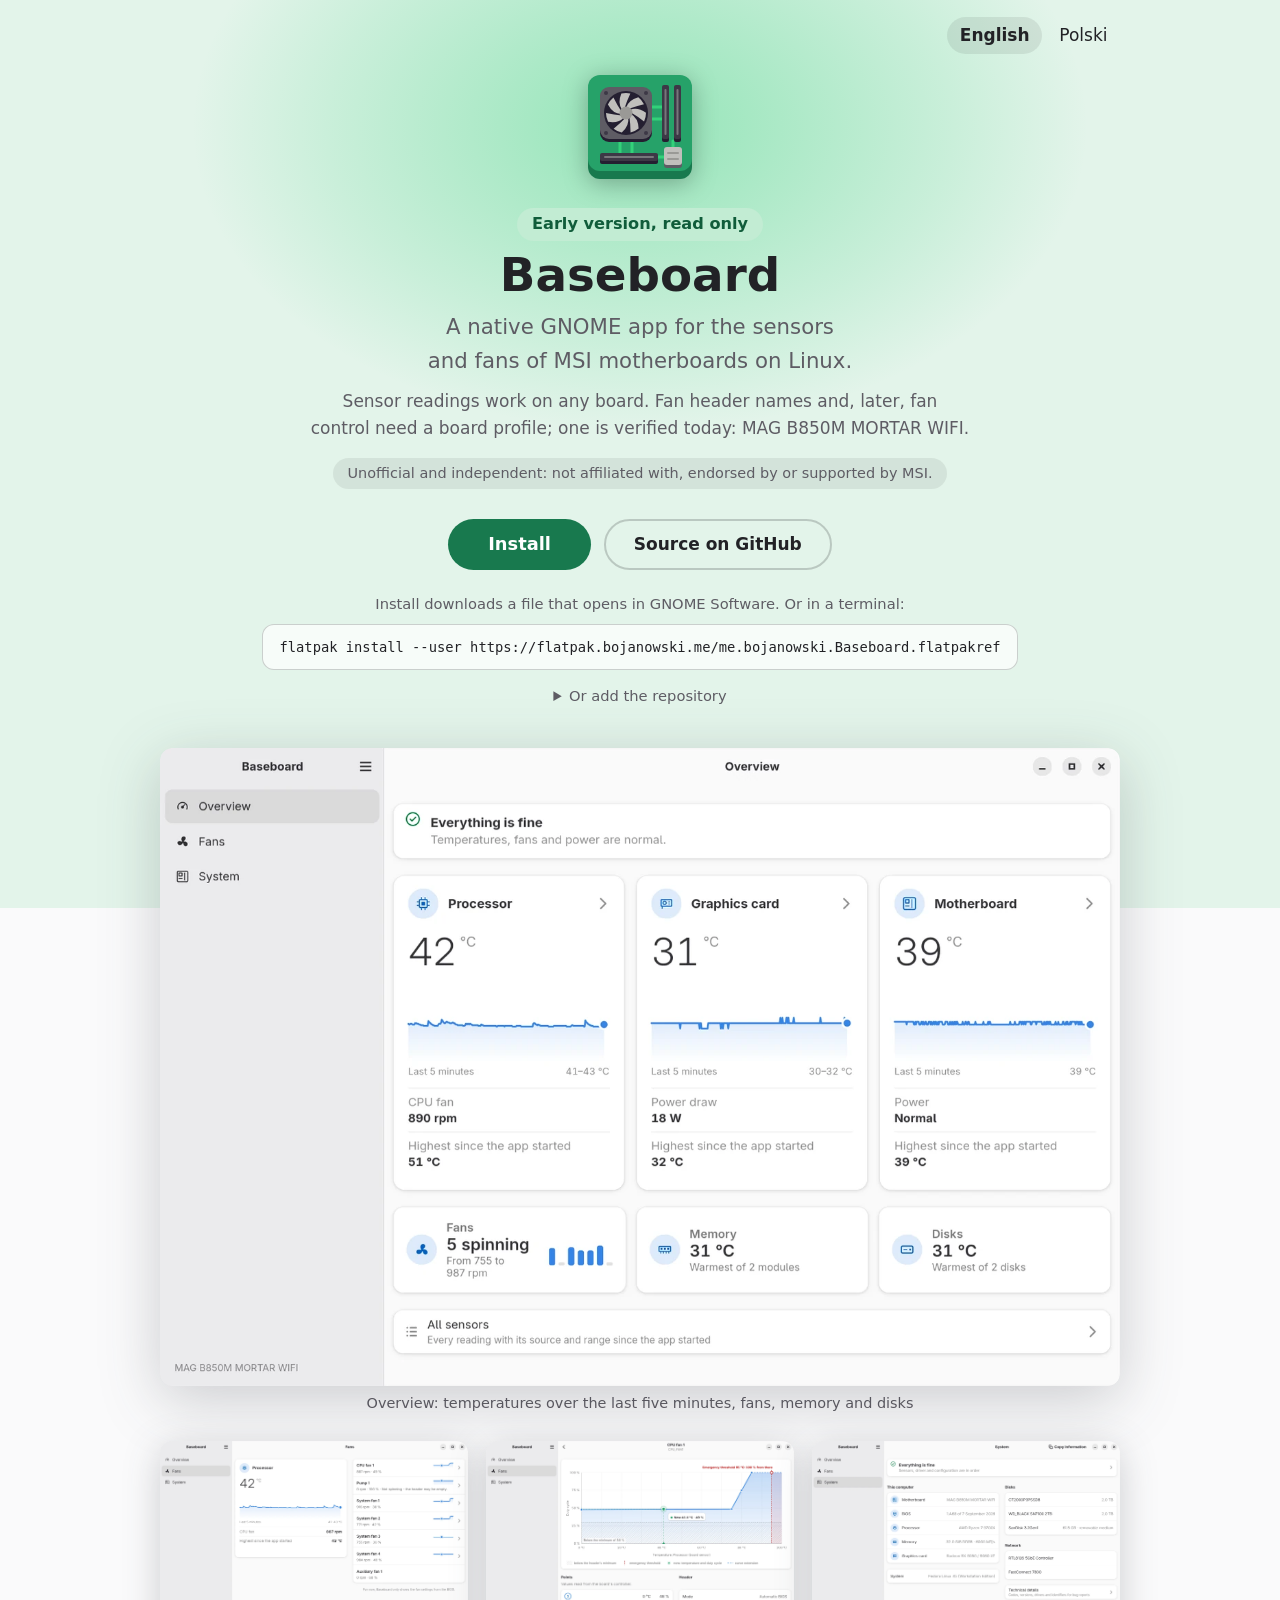
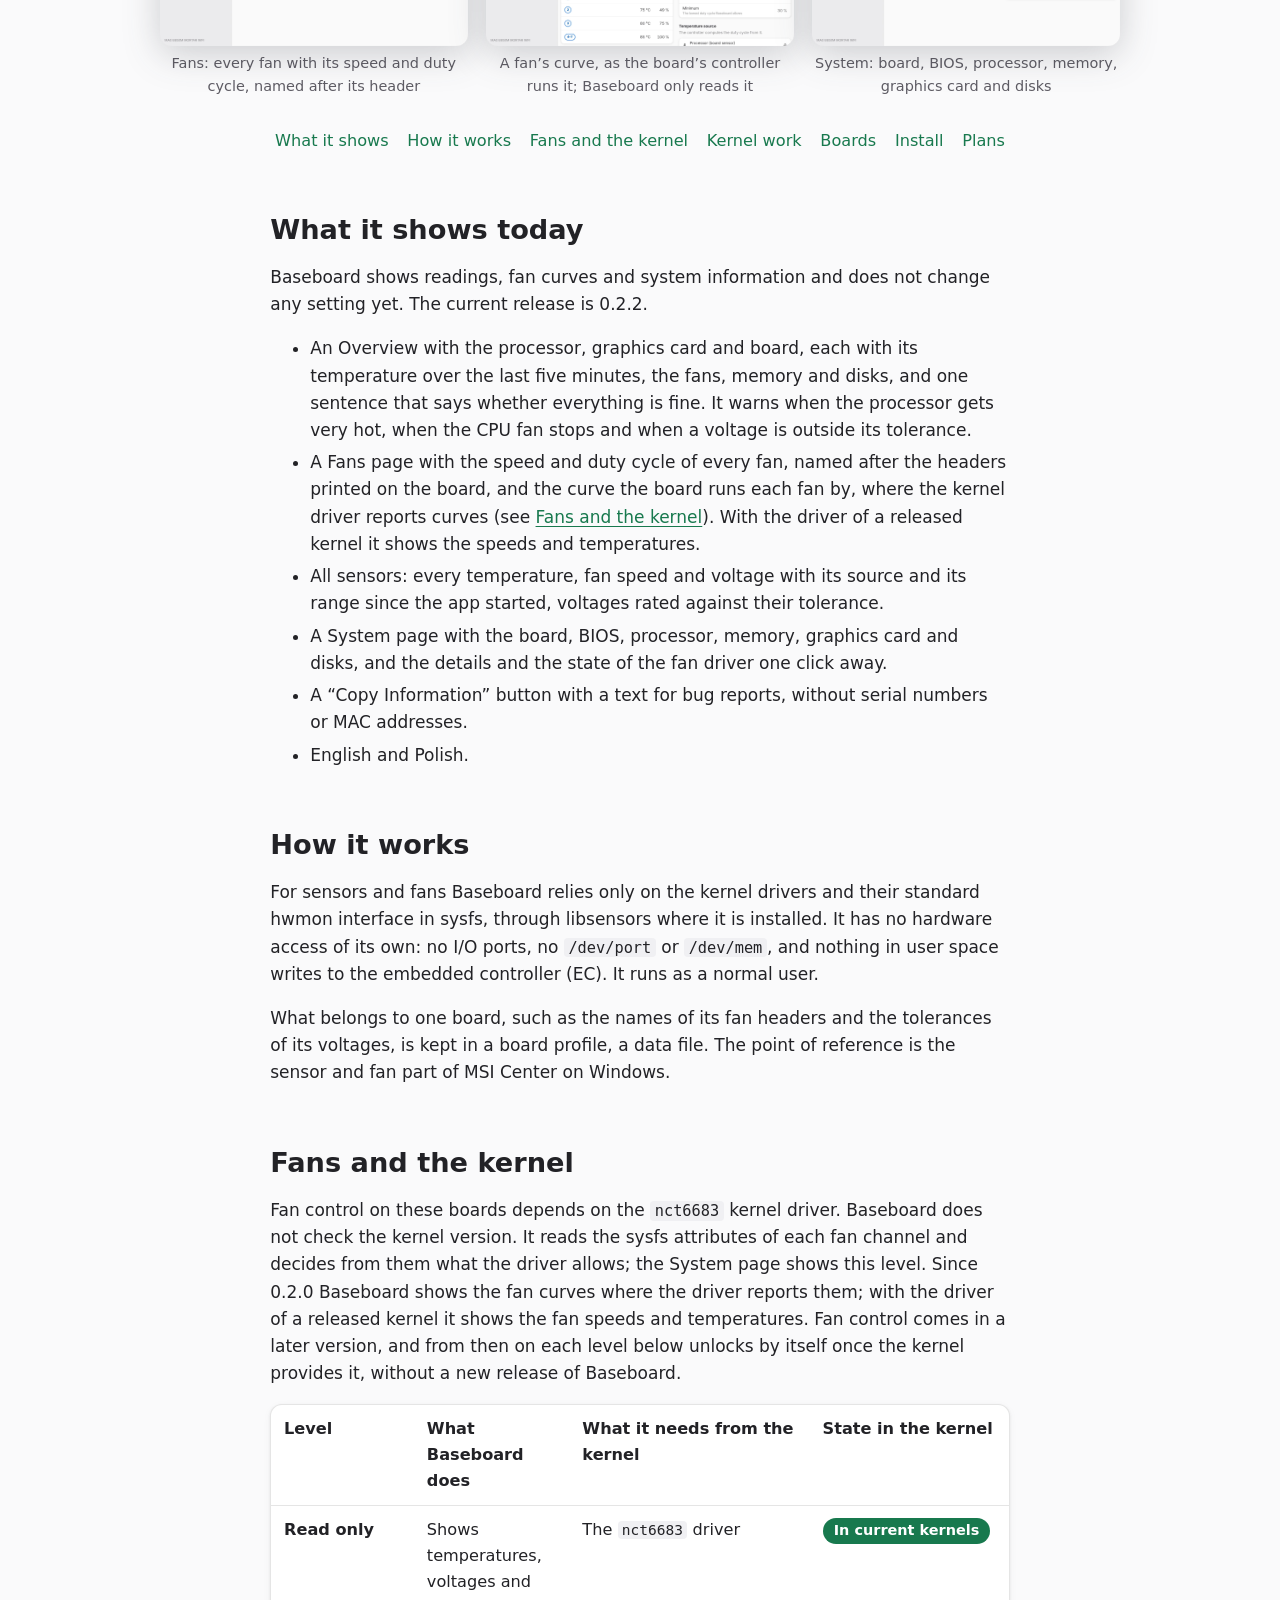
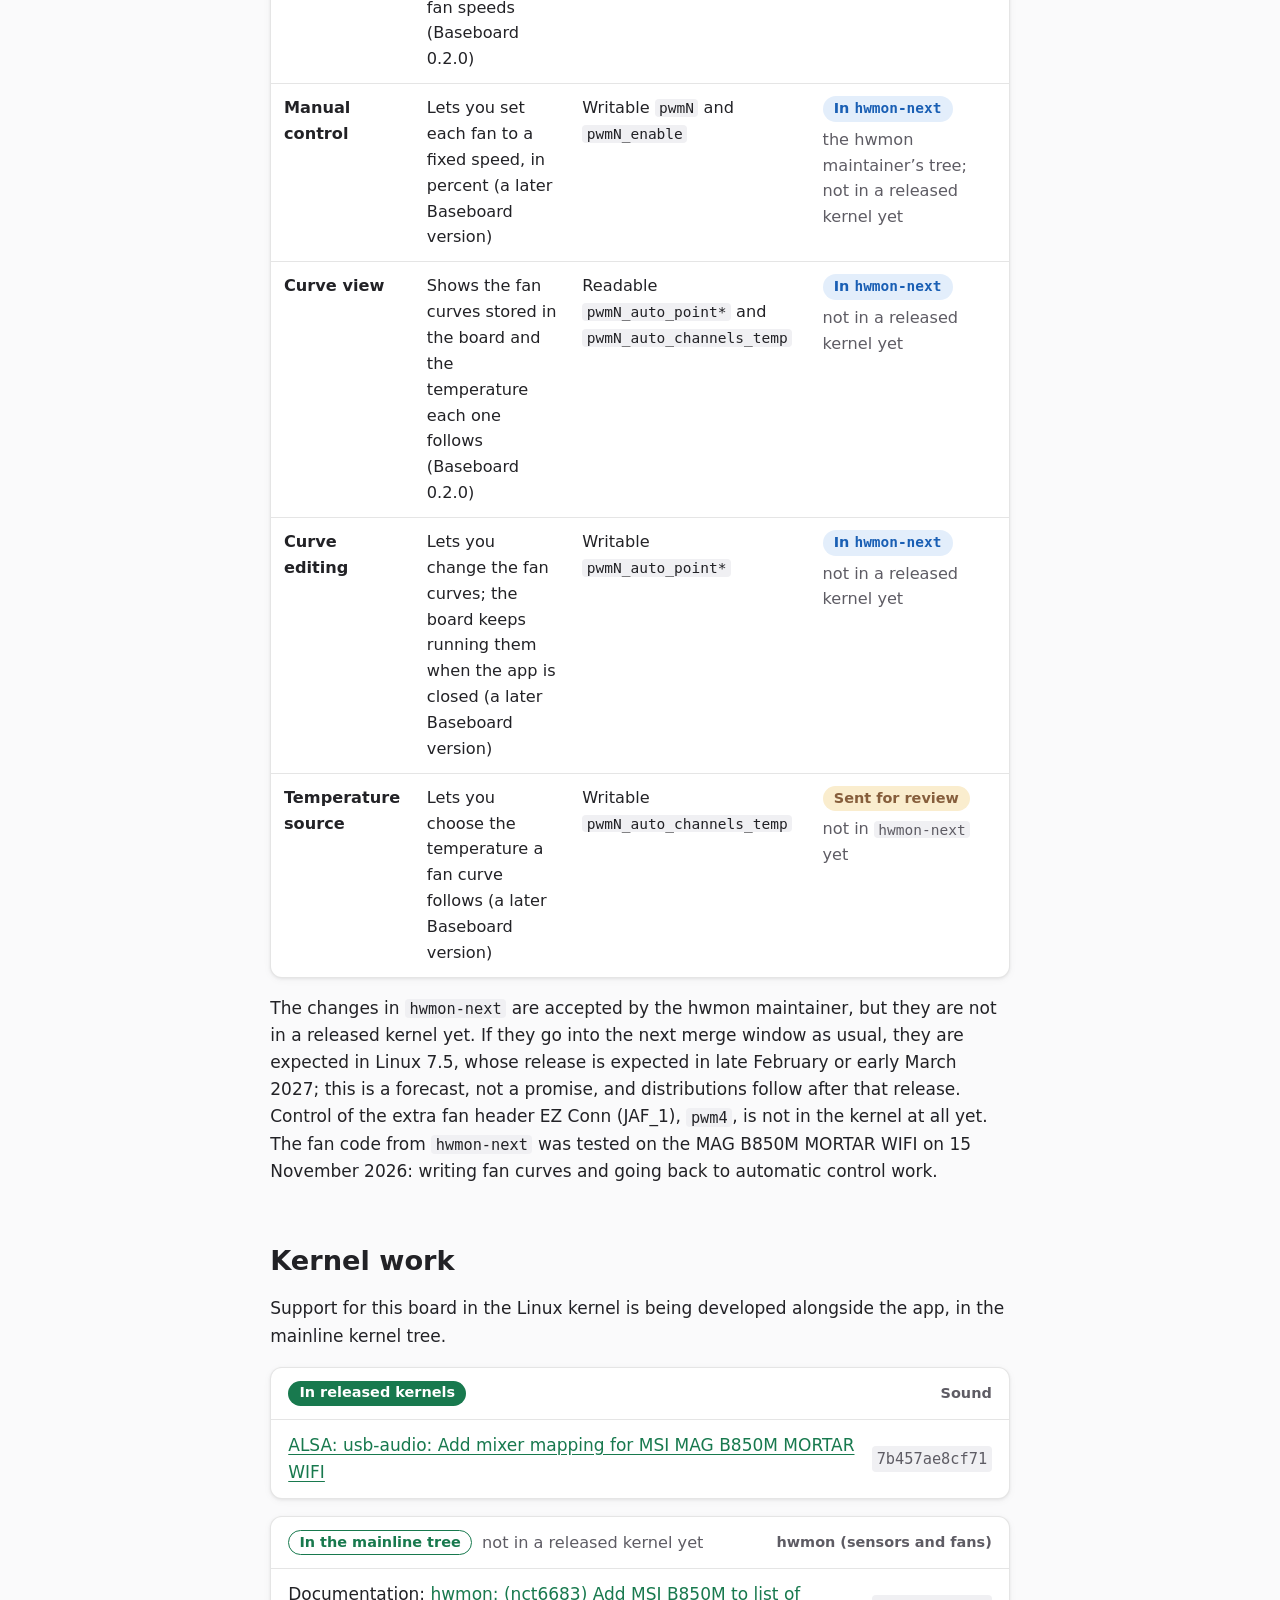
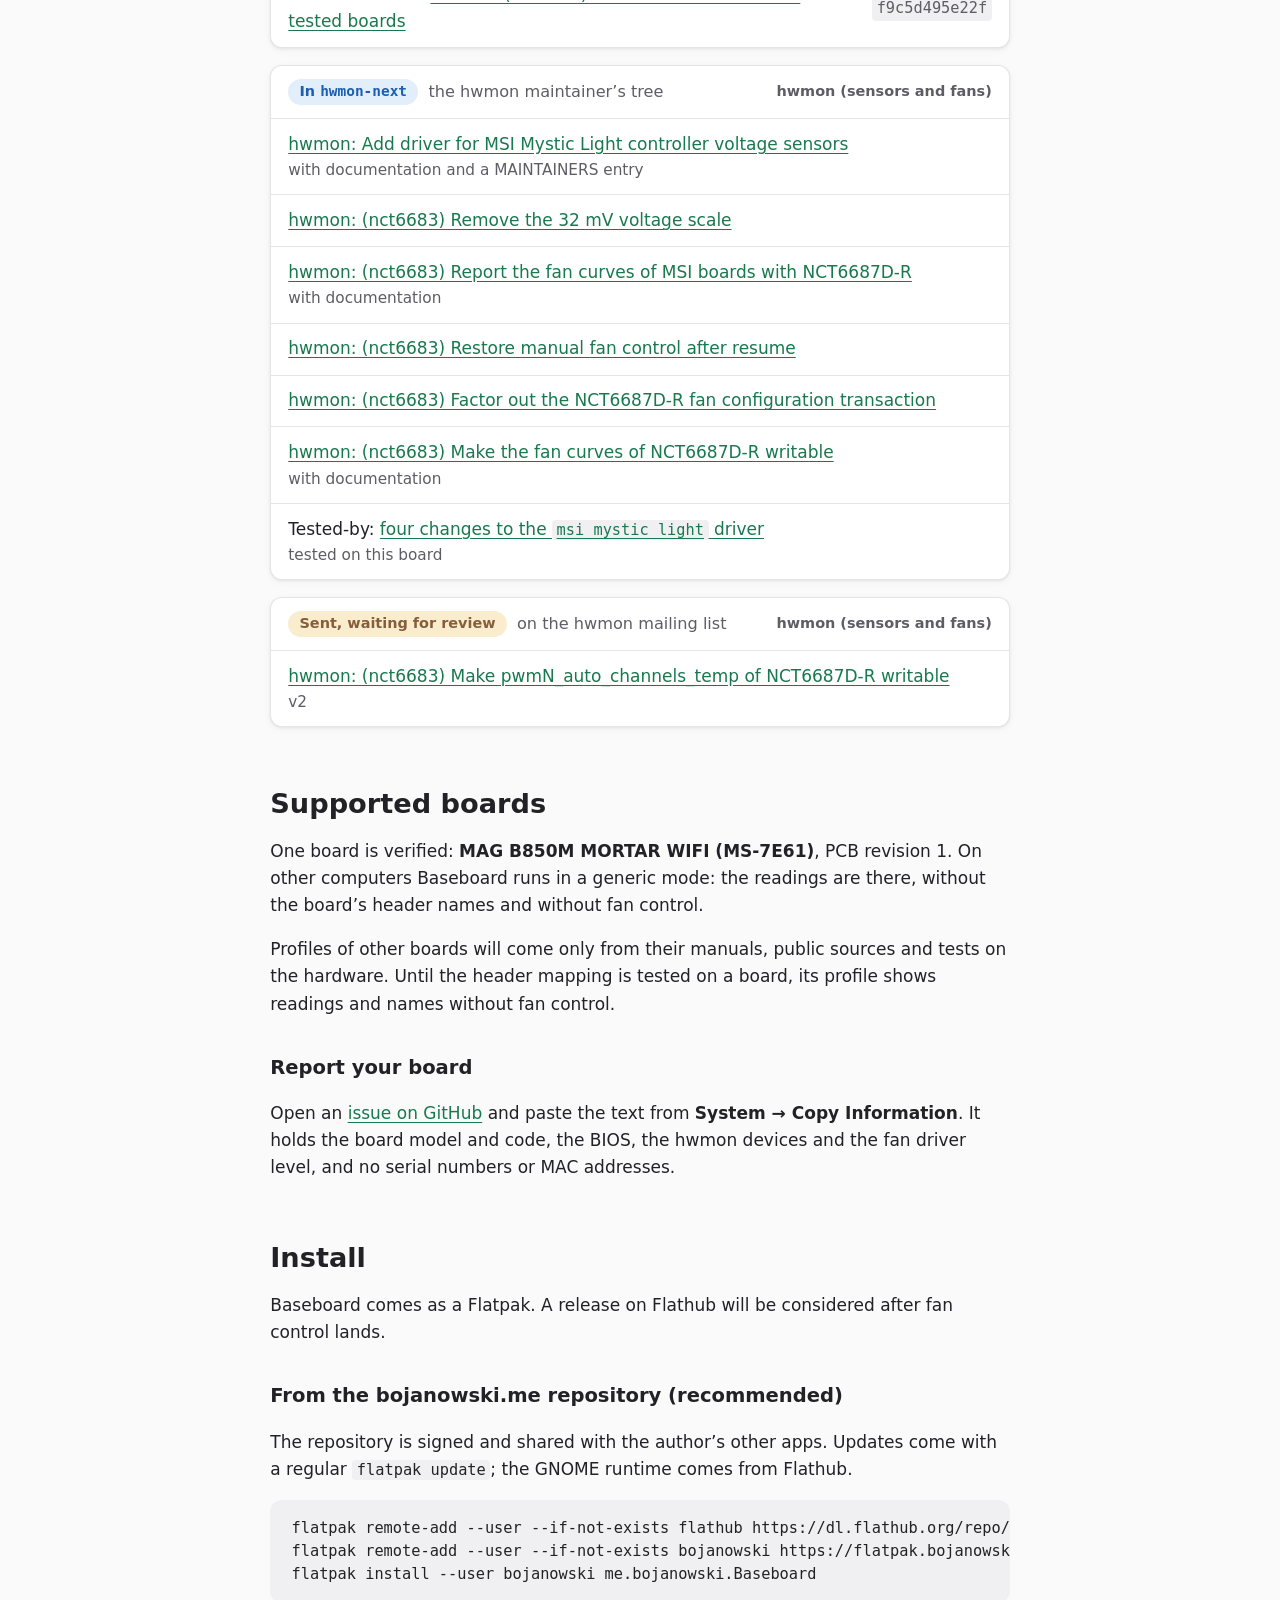
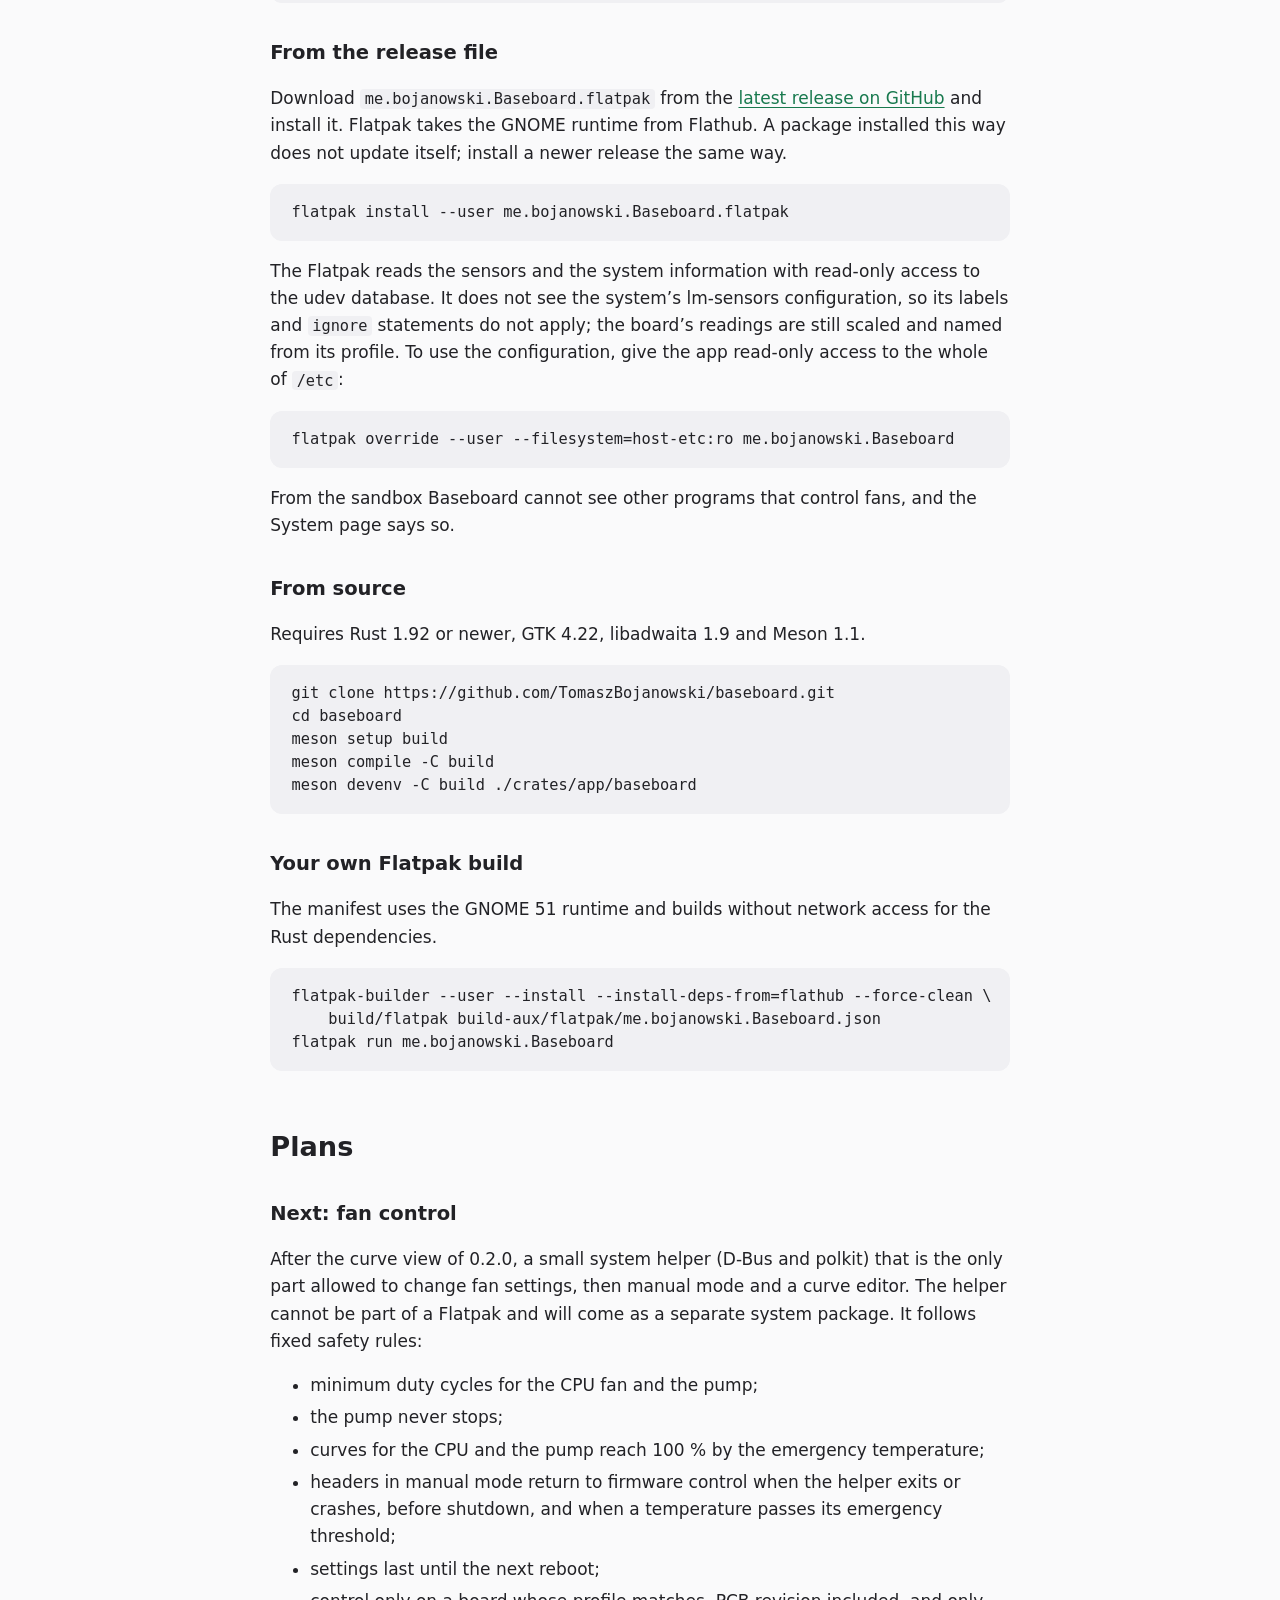
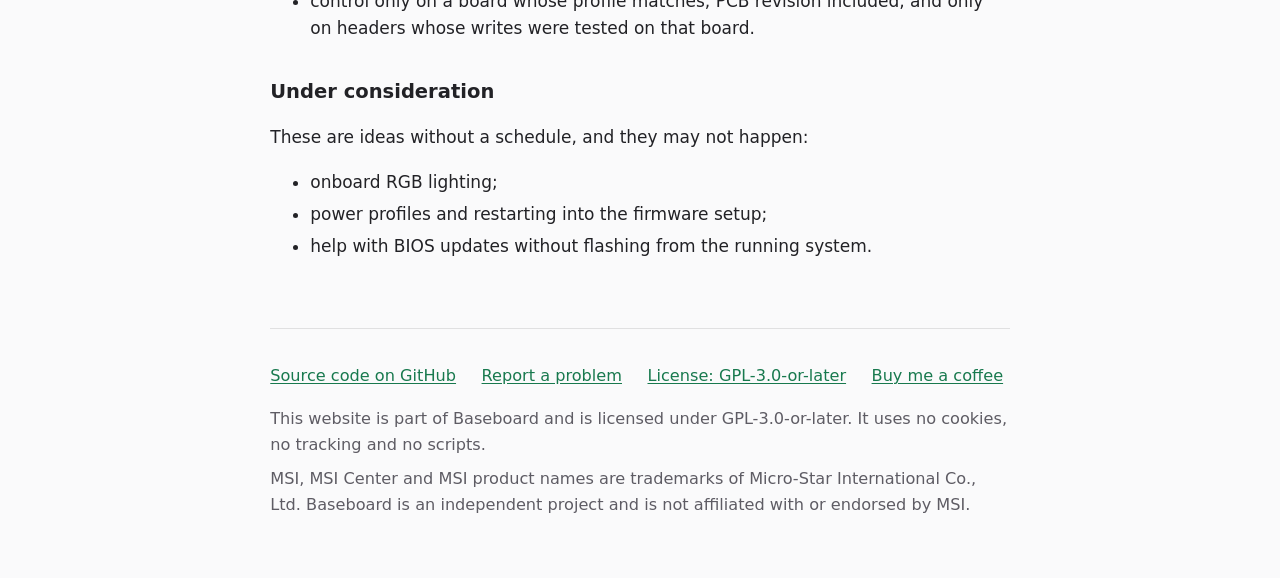
==== commit 2d8f2776: "Prepare the metainfo and version 0.2.2 Version 0.2.2 in meson.build, Cargo.toml and Cargo.lock, and " ====
--- a/website/index.html
+++ b/website/index.html
@@ -10,7 +10,7 @@
 <meta property="og:url" content="https://baseboard.bojanowski.me/">
 <meta property="og:title" content="Baseboard: sensors and fans of MSI motherboards on Linux">
 <meta property="og:description" content="A native GNOME app for the sensors and fans of MSI motherboards on Linux. Early version, read only.">
-<meta property="og:image" content="https://baseboard.bojanowski.me/screenshots/0.2.2/overview-en.png">
+<meta property="og:image" content="https://baseboard.bojanowski.me/screenshots/0.2.0/overview-en.png">
 <meta property="og:image:width" content="1572">
 <meta property="og:image:height" content="1072">
 <meta property="og:image:alt" content="The Overview page: “Everything is fine” on top; cards for the processor, graphics card and motherboard, each with its temperature, a line of the last five minutes and the highest value since the app started; tiles for the fans, memory and disks.">
@@ -63,30 +63,30 @@
 <section class="shots" aria-label="Screenshots">
 <figure class="shot main-shot">
 <picture>
-<source srcset="screenshots/0.2.2/overview-dark-en.webp" media="(prefers-color-scheme: dark)">
-<img src="screenshots/0.2.2/overview-en.webp" width="1400" height="930" alt="The Overview page: “Everything is fine” on top; cards for the processor, graphics card and motherboard, each with its temperature, a line of the last five minutes and the highest value since the app started; tiles for the fans, memory and disks; and a row that opens all sensors.">
+<source srcset="screenshots/0.2.0/overview-dark-en.webp" media="(prefers-color-scheme: dark)">
+<img src="screenshots/0.2.0/overview-en.webp" width="1400" height="930" alt="The Overview page: “Everything is fine” on top; cards for the processor, graphics card and motherboard, each with its temperature, a line of the last five minutes and the highest value since the app started; tiles for the fans, memory and disks; and a row that opens all sensors.">
 </picture>
 <figcaption>Overview: temperatures over the last five minutes, fans, memory and disks</figcaption>
 </figure>
 <div class="shot-row">
 <figure class="shot">
 <picture>
-<source srcset="screenshots/0.2.2/fans-dark-en.webp" media="(prefers-color-scheme: dark)">
-<img src="screenshots/0.2.2/fans-en.webp" width="1400" height="930" loading="lazy" alt="The Fans page: the processor card with its temperature and the CPU fan speed, and a list of the fans named after their headers, with their speed and duty cycle and a small curve where the driver reports one.">
+<source srcset="screenshots/0.2.0/fans-dark-en.webp" media="(prefers-color-scheme: dark)">
+<img src="screenshots/0.2.0/fans-en.webp" width="1400" height="930" loading="lazy" alt="The Fans page: the processor card with its temperature and the CPU fan speed, and a list of the fans named after their headers, with their speed and duty cycle and a small curve where the driver reports one.">
 </picture>
 <figcaption>Fans: every fan with its speed and duty cycle, named after its header</figcaption>
 </figure>
 <figure class="shot">
 <picture>
-<source srcset="screenshots/0.2.2/fan-curve-dark-en.webp" media="(prefers-color-scheme: dark)">
-<img src="screenshots/0.2.2/fan-curve-en.webp" width="1400" height="930" loading="lazy" alt="The curve of the CPU fan: duty cycle against the processor temperature measured by the board, with the point the fan runs at now, the emergency threshold, and the curve points read from the board’s controller.">
+<source srcset="screenshots/0.2.0/fan-curve-dark-en.webp" media="(prefers-color-scheme: dark)">
+<img src="screenshots/0.2.0/fan-curve-en.webp" width="1400" height="930" loading="lazy" alt="The curve of the CPU fan: duty cycle against the processor temperature measured by the board, with the point the fan runs at now, the emergency threshold, and the curve points read from the board’s controller.">
 </picture>
 <figcaption>A fan’s curve, as the board’s controller runs it; Baseboard only reads it</figcaption>
 </figure>
 <figure class="shot">
 <picture>
-<source srcset="screenshots/0.2.2/system-dark-en.webp" media="(prefers-color-scheme: dark)">
-<img src="screenshots/0.2.2/system-en.webp" width="1400" height="930" loading="lazy" alt="The System page: “Everything is fine” on top; the motherboard, BIOS with its date, processor, memory and graphics card; the disks and network cards; the operating system; and a row that opens the technical details.">
+<source srcset="screenshots/0.2.0/system-dark-en.webp" media="(prefers-color-scheme: dark)">
+<img src="screenshots/0.2.0/system-en.webp" width="1400" height="930" loading="lazy" alt="The System page: “Everything is fine” on top; the motherboard, BIOS with its date, processor, memory and graphics card; the disks and network cards; the operating system; and a row that opens the technical details.">
 </picture>
 <figcaption>System: board, BIOS, processor, memory, graphics card and disks</figcaption>
 </figure>
